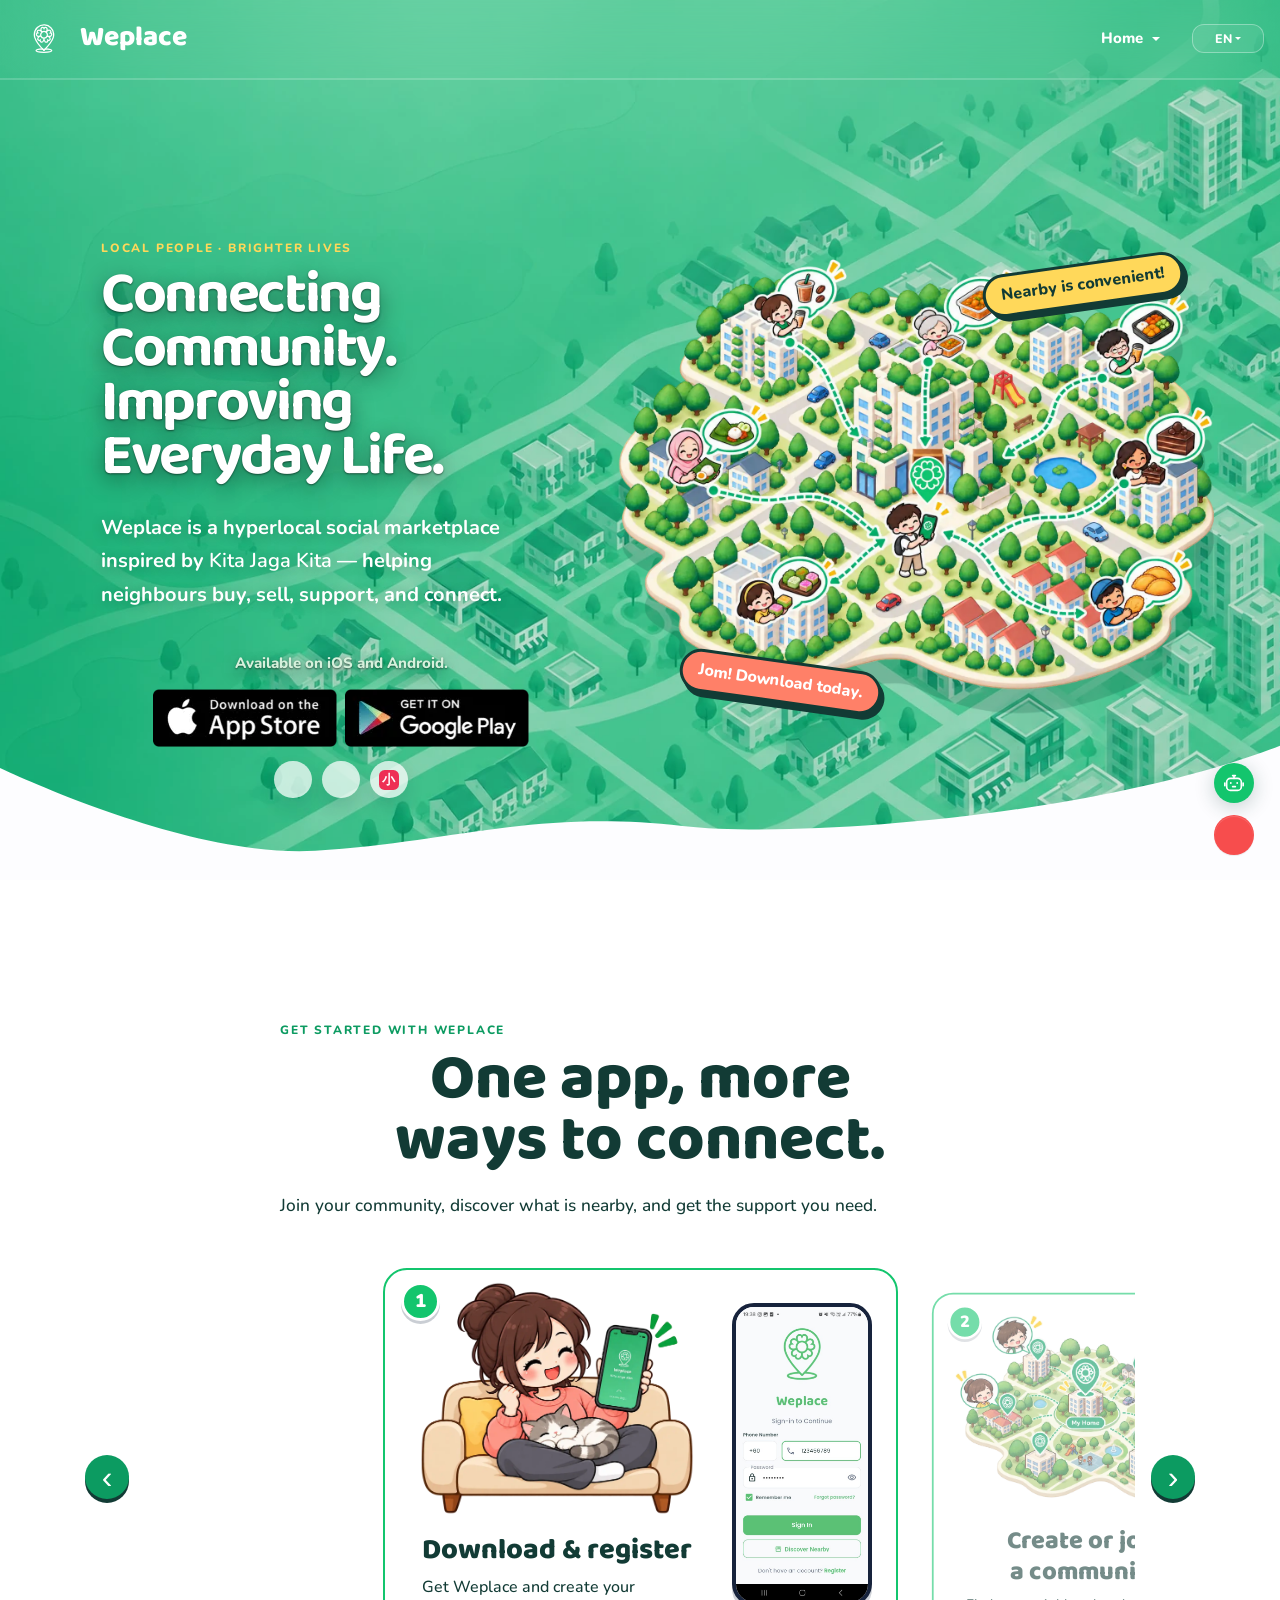
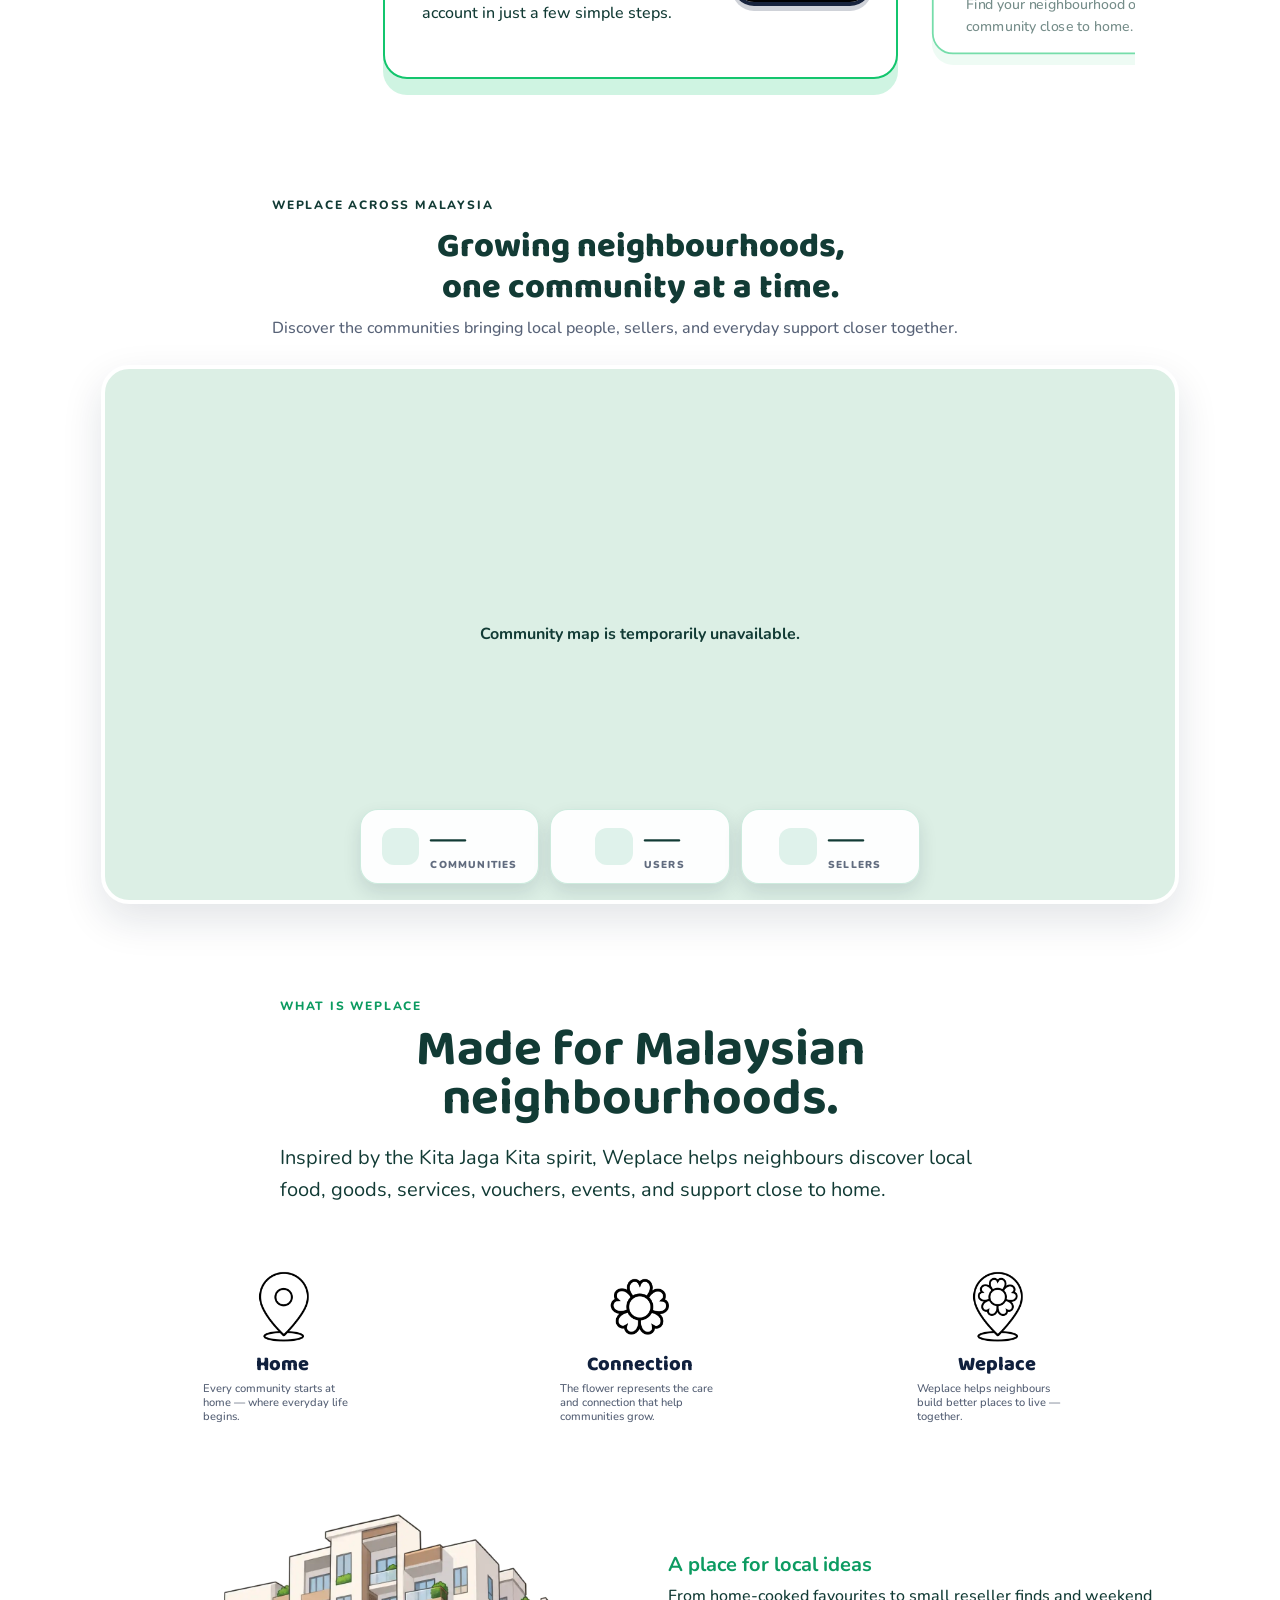
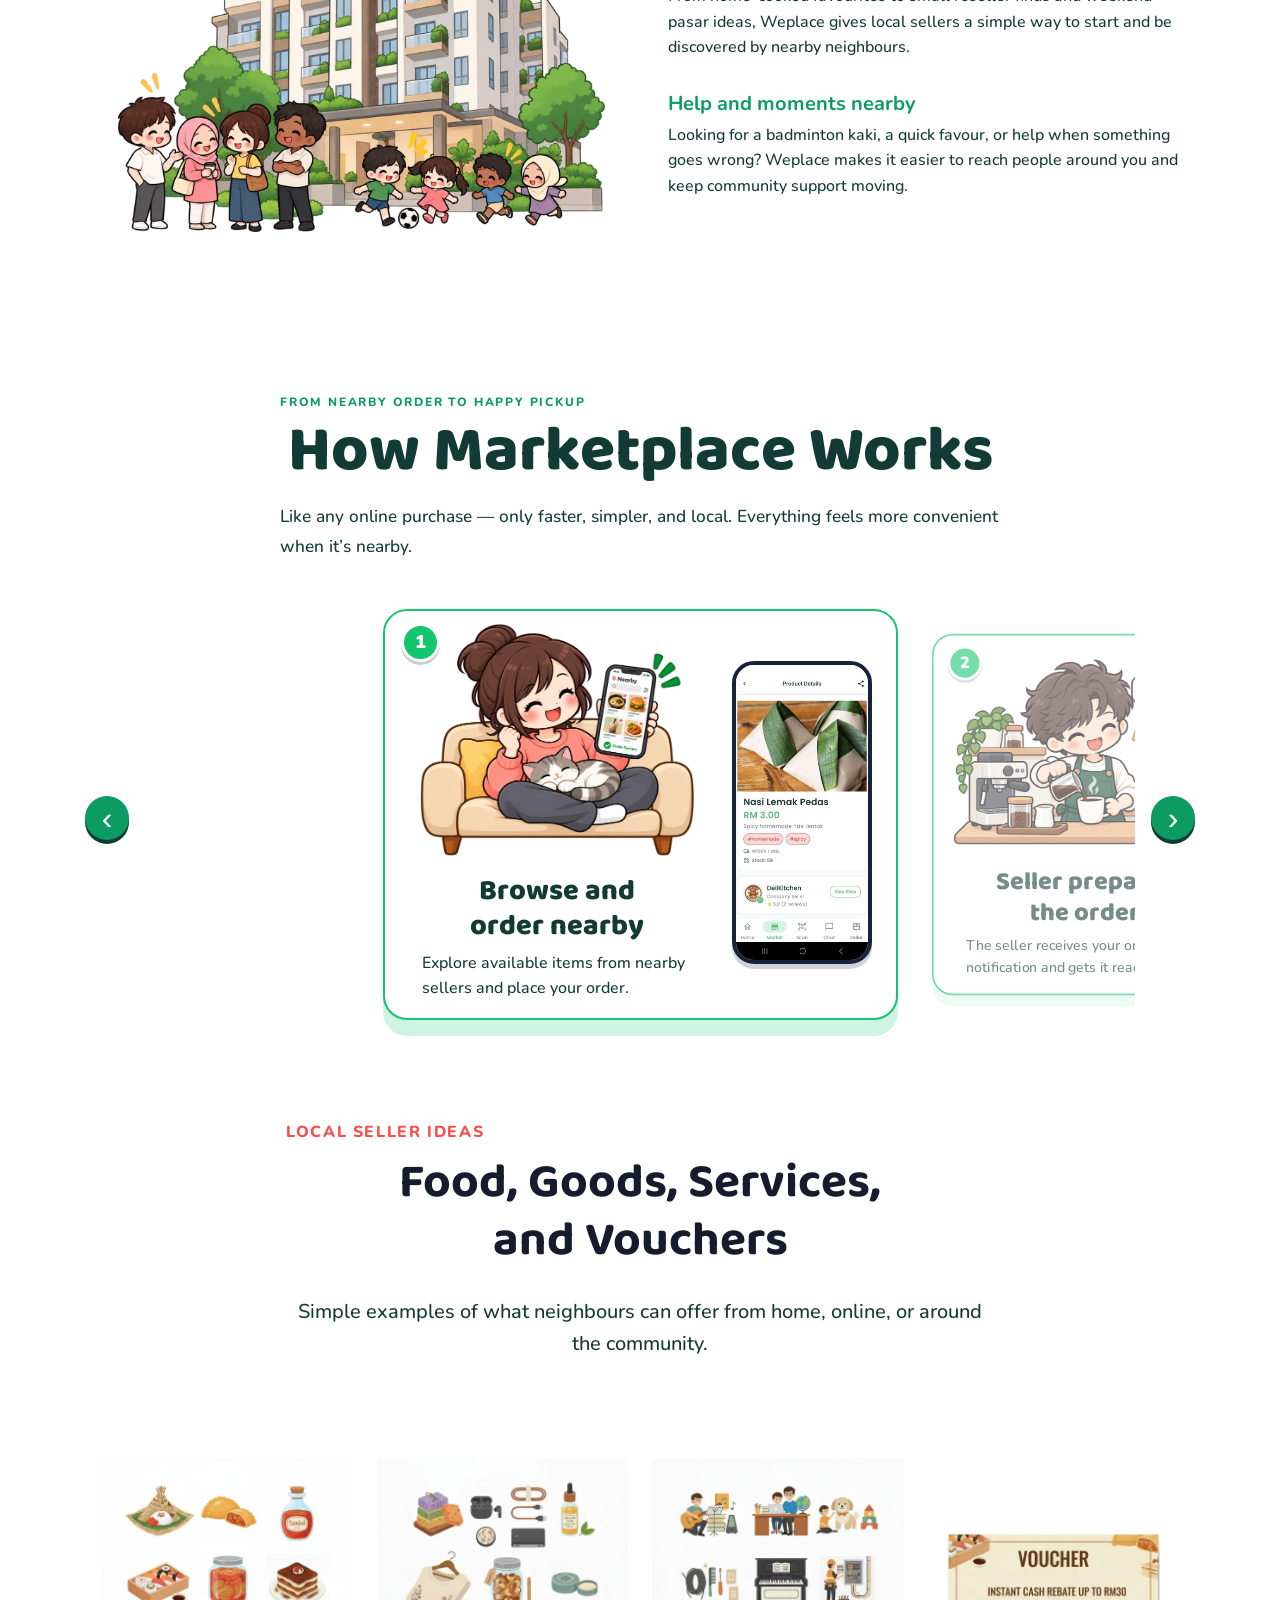
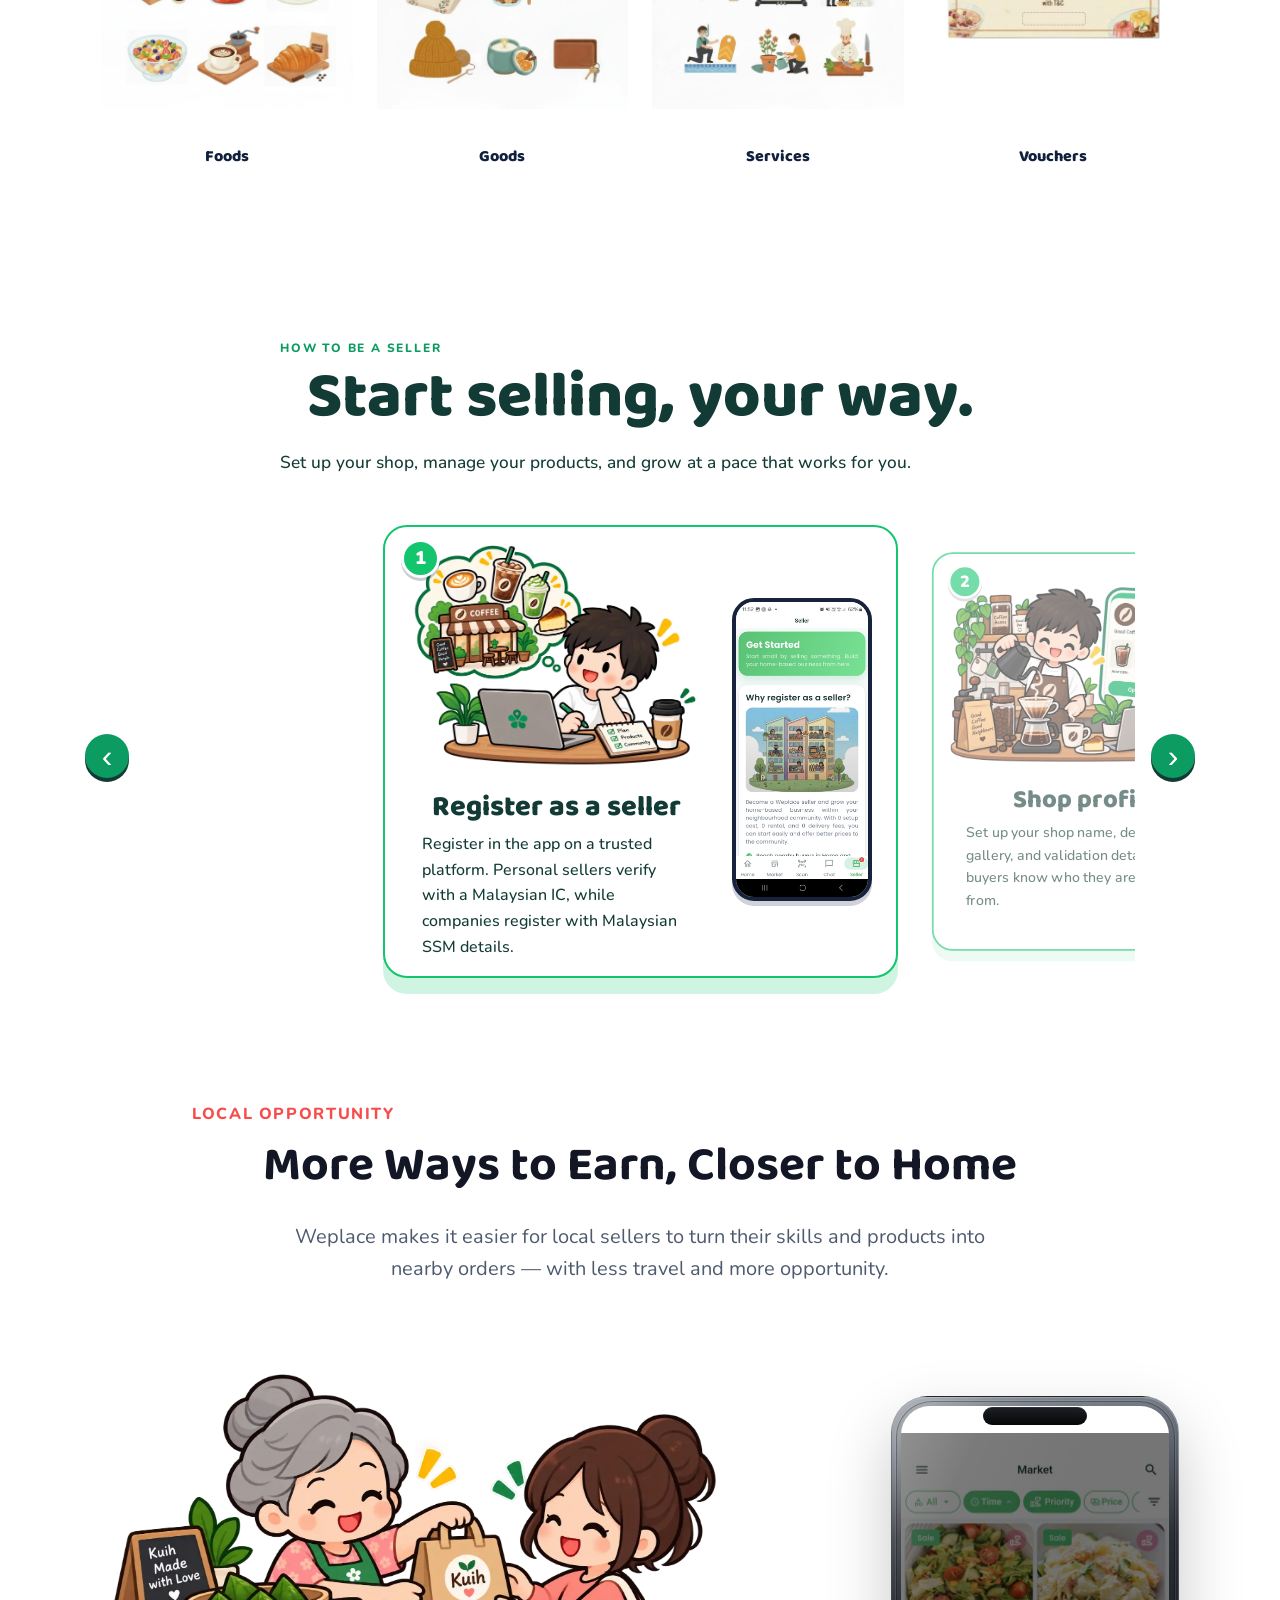
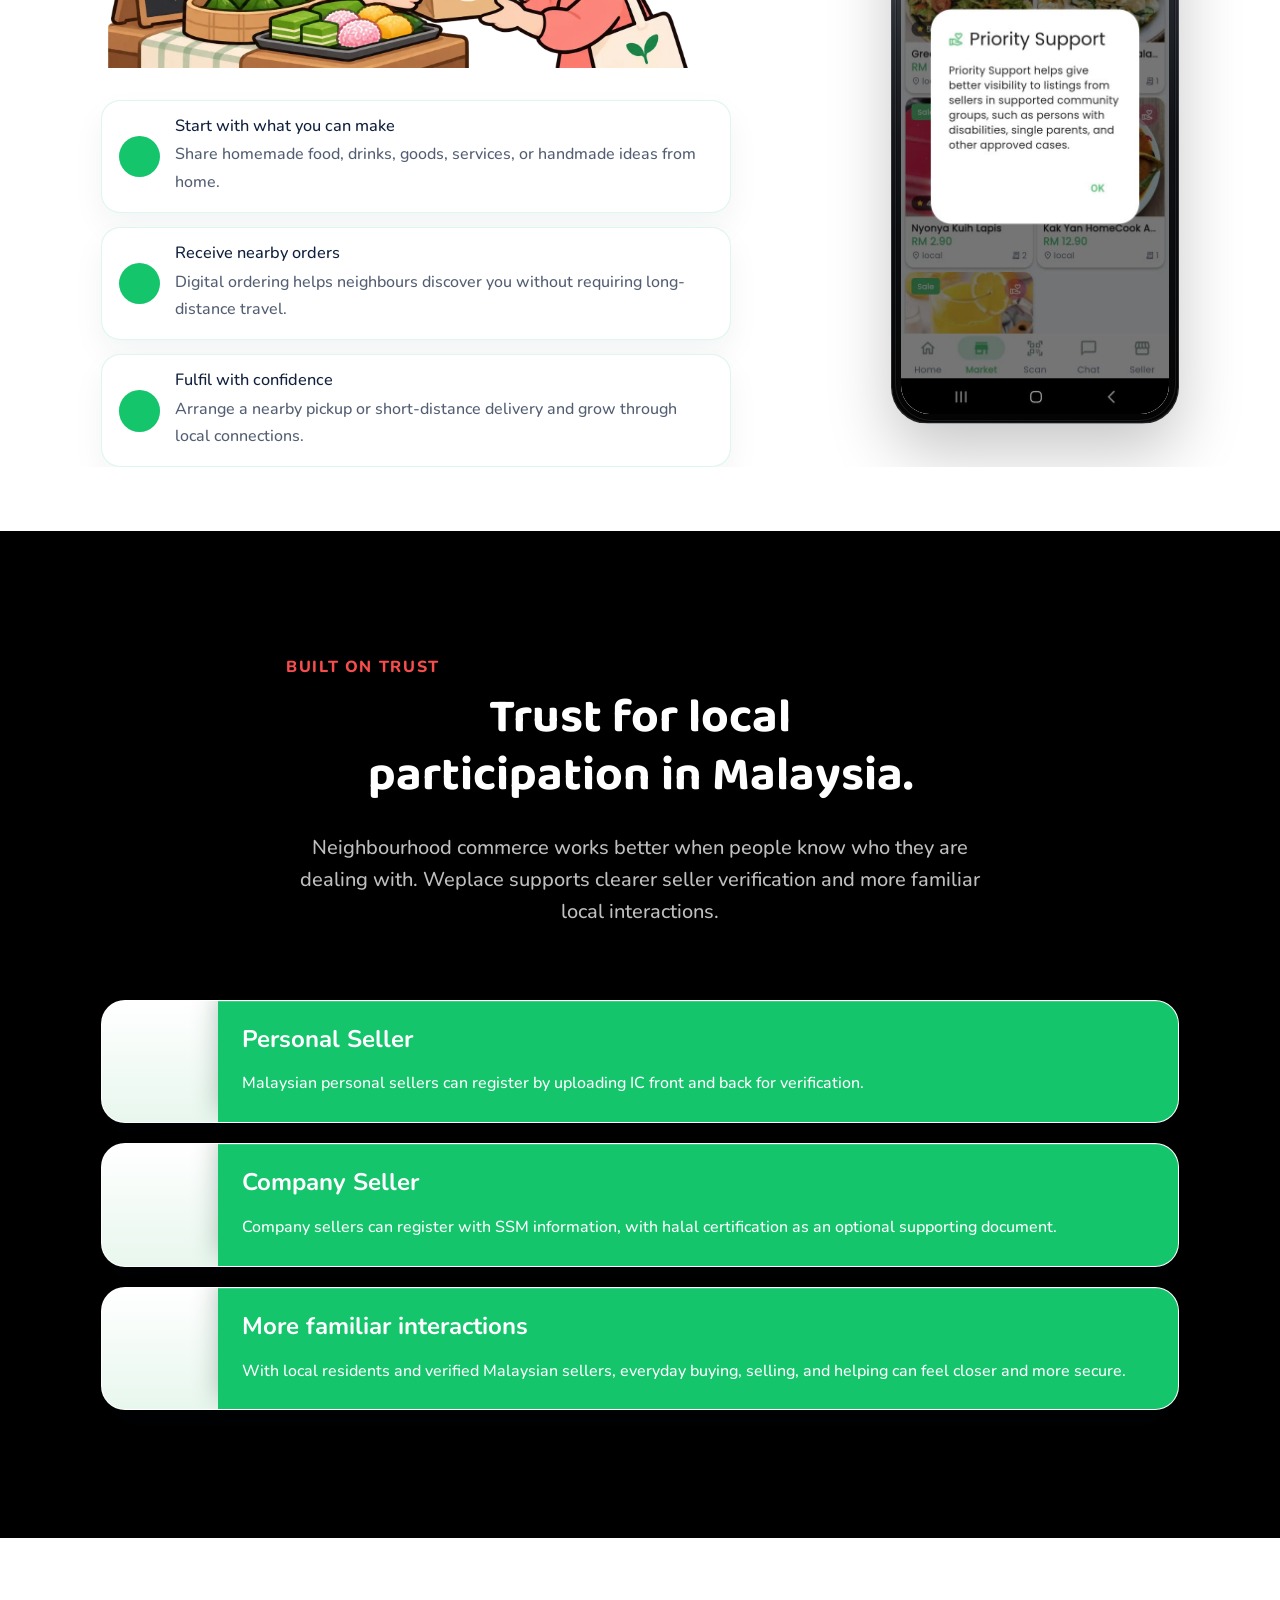
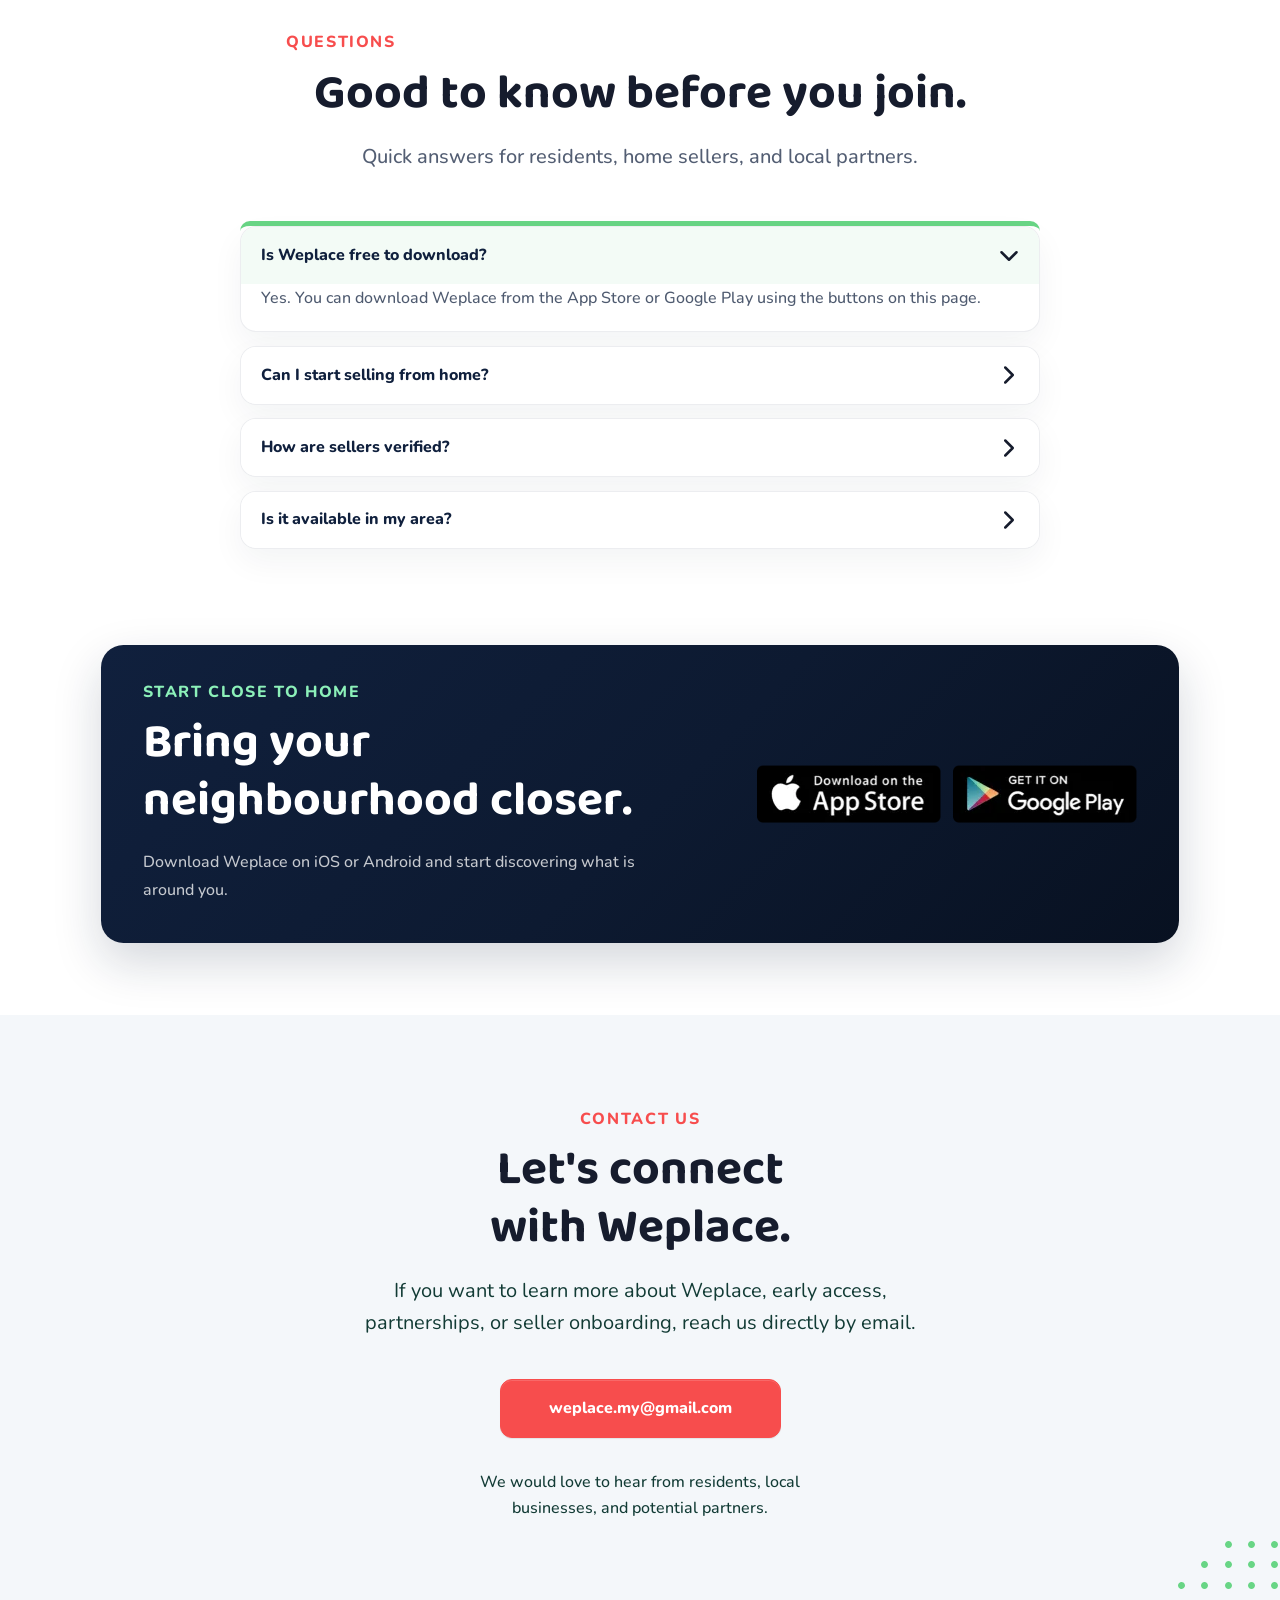
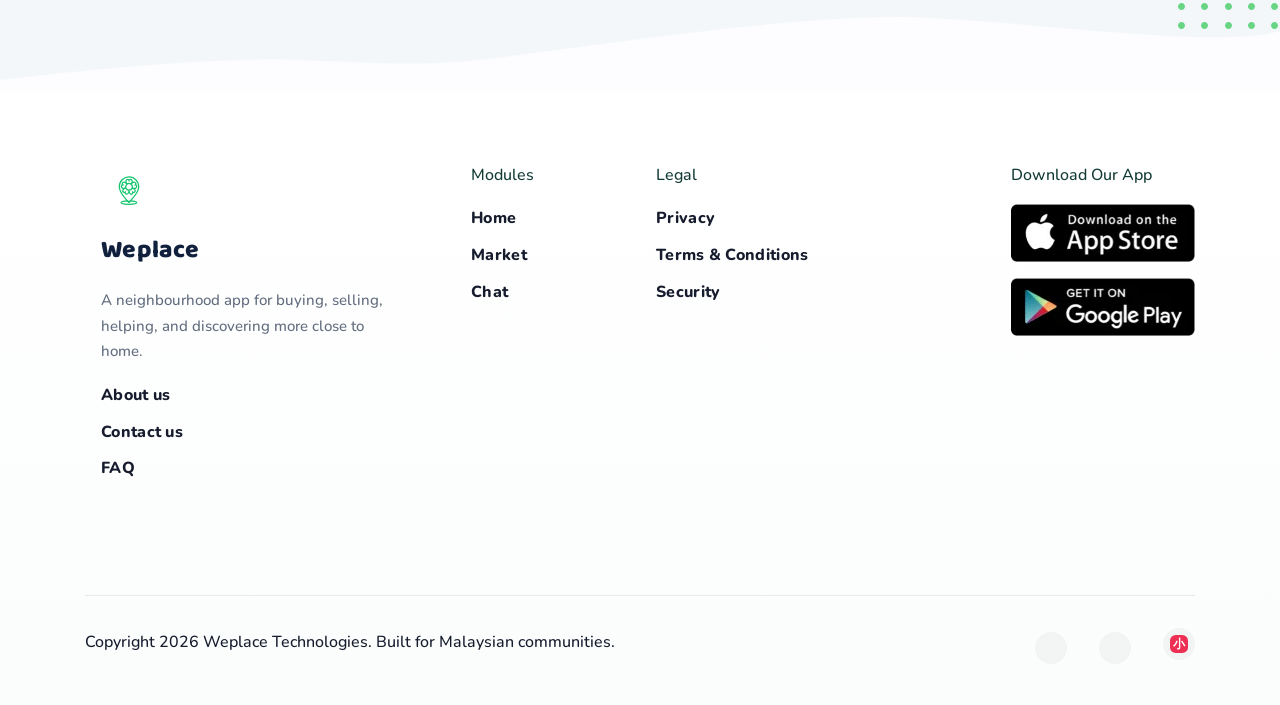
==== index.html @ 60d665a1 "update" ====
<!DOCTYPE html>
<html data-bs-theme="light" lang="en-MY" dir="ltr">

  <head>
    <meta charset="utf-8">
    <meta http-equiv="X-UA-Compatible" content="IE=edge">
    <meta name="viewport" content="width=device-width, initial-scale=1">

    <!-- ===============================================--><!--    Document Title--><!-- ===============================================-->
    <title>Weplace Malaysia | Hyperlocal Social Marketplace</title>
    <link rel="canonical" href="https://weplace.my/">

    <!-- ===============================================--><!--    Favicons--><!-- ===============================================-->
    <link rel="apple-touch-icon" sizes="180x180" href="assets/img/favicons/apple-touch-icon.png?v=20261021">
    <link rel="icon" href="assets/img/favicons/app_logo.png?v=20261021">
    <link rel="shortcut icon" href="assets/img/favicons/app_logo.png?v=20261021">
    <meta name="theme-color" content="#ffffff">
    <meta name="description" content="Weplace is a hyperlocal social marketplace helping Malaysian neighbours buy, sell, connect, join communities, and support one another locally.">
    <meta name="google-maps-api-key" content="AIzaSyDb6t0wKvzUEbULE03KP0Y5VTfA8tlpIos">

    <!-- ===============================================--><!--    Open Graph / Social Preview--><!-- ===============================================-->
    <meta property="og:type" content="website">
    <meta property="og:url" content="https://weplace.my/">
    <meta property="og:title" content="Weplace Malaysia | Hyperlocal Social Marketplace">
    <meta property="og:description" content="A hyperlocal social marketplace helping Malaysian neighbours buy, sell, connect, join communities, and support one another locally.">
    <meta property="og:image" content="https://weplace.my/assets/img/gallery/banner.webp">
    <meta property="og:image:width" content="1200">
    <meta property="og:image:height" content="630">
    <meta property="og:site_name" content="Weplace">

    <!-- ===============================================--><!--    Twitter Card--><!-- ===============================================-->
    <meta name="twitter:card" content="summary_large_image">
    <meta name="twitter:title" content="Weplace Malaysia | Hyperlocal Social Marketplace">
    <meta name="twitter:description" content="A hyperlocal social marketplace helping Malaysian neighbours buy, sell, connect, join communities, and support one another locally.">
    <meta name="twitter:image" content="https://weplace.my/assets/img/Hero/Community.jpg">
    <script type="application/ld+json">
    {
      "@context": "https://schema.org",
      "@graph": [
        {
          "@type": "Organization",
          "@id": "https://weplace.my/#organization",
          "name": "Weplace",
          "url": "https://weplace.my/",
          "logo": "https://weplace.my/assets/img/icons/logo_full.png",
          "sameAs": [
            "https://www.facebook.com/weplace.my",
            "https://www.instagram.com/weplacemy/"
          ]
        },
        {
          "@type": "WebSite",
          "@id": "https://weplace.my/#website",
          "url": "https://weplace.my/",
          "name": "Weplace Malaysia",
          "publisher": { "@id": "https://weplace.my/#organization" },
          "inLanguage": "en-MY"
        },
        {
          "@type": "MobileApplication",
          "name": "Weplace",
          "operatingSystem": "iOS, Android",
          "applicationCategory": "SocialNetworkingApplication",
          "url": "https://weplace.my/",
          "downloadUrl": [
            "https://apps.apple.com/my/app/weplace-my/id6768859795",
            "https://play.google.com/store/apps/details?id=my.weplace.app"
          ],
          "publisher": { "@id": "https://weplace.my/#organization" }
        }
      ]
    }
    </script>

    <!-- ===============================================--><!--    Stylesheets--><!-- ===============================================-->
    <link rel="stylesheet" href="vendors/swiper/swiper-bundle.min.css">
    <link rel="preconnect" href="https://fonts.googleapis.com">
    <link rel="preconnect" href="https://fonts.gstatic.com" crossorigin>
    <link href="https://fonts.googleapis.com/css2?family=Baloo+Bhaijaan+2:wght@600;700;800&family=Nunito:wght@400;500;600;700;800&display=swap" rel="stylesheet">
    <link href="assets/css/theme.min.css" rel="stylesheet" id="style-default">
    <link href="assets/css/user-rtl.min.css" rel="stylesheet" id="user-style-rtl">
    <link href="assets/css/user.css?v=20260527-4" rel="stylesheet" id="user-style-default">
    <link href="assets/css/chat.css?v=20261109-1" rel="stylesheet">
    <link rel="stylesheet" href="https://unicons.iconscout.com/release/v4.0.8/css/line.css">
  </head>

  <body>
    <!-- ===============================================--><!--    Main Content--><!-- ===============================================-->
    <main class="main" id="top">
      <div class="content">
        <nav class="navbar navbar-expand-md fixed-top" id="navbar" data-navbar-soft-on-scroll="data-navbar-soft-on-scroll">
          <div class="container-fluid px-0"><a href="/" class="navbar-brand d-flex align-items-center"><img src="assets/img/logos/logo.svg" alt="Weplace logo" class="d-inline-block" style="height: 70px; width: auto; " /><span class="brand-name d-none d-md-block">Weplace</span></a><button class="navbar-toggler border-0 pe-0" type="button" data-bs-toggle="collapse" data-bs-target="#navbar-content" aria-controls="#navbar-content" aria-expanded="false" aria-label="Toggle navigation"><span class="navbar-toggler-icon"></span></button>
            <div class="collapse navbar-collapse justify-content-md-end" id="navbar-content" data-navbar-collapse="data-navbar-collapse">
              <ul class="navbar-nav gap-md-2 gap-lg-3 pt-x1 pb-1 pt-md-0 pb-md-0" data-navbar-nav="data-navbar-nav">
                <li class="nav-item dropdown nav-home-dropdown">
                  <a class="nav-link lh-xl dropdown-toggle" href="#home" role="button" data-bs-toggle="dropdown" aria-expanded="false"><i class="uil uil-estate" aria-hidden="true"></i> <span data-i18n="nav.home">Home</span></a>
                  <ul class="dropdown-menu dropdown-menu-end nav-shortcut-menu">
                    <li><a class="dropdown-item" href="#home"><i class="uil uil-estate" aria-hidden="true"></i> <span data-i18n="nav.home">Home</span></a></li>
                    <li><a class="dropdown-item nav-shortcut-seller" href="#seller-journey"><i class="uil uil-store" aria-hidden="true"></i> <span data-i18n="nav.seller">Seller</span></a></li>
                    <li><a class="dropdown-item" href="#priority-support"><i class="uil uil-heart" aria-hidden="true"></i> <span data-i18n="nav.support">Support</span></a></li>
                    <li><a class="dropdown-item" href="#marketplace"><i class="uil uil-shopping-bag" aria-hidden="true"></i> <span data-i18n="nav.marketplace">Marketplace</span></a></li>
                    <li><a class="dropdown-item" href="#contact"><i class="uil uil-envelope" aria-hidden="true"></i> <span data-i18n="nav.contact">Contact</span></a></li>
                    <li><a class="dropdown-item" href="#about"><i class="uil uil-info-circle" aria-hidden="true"></i> <span data-i18n="nav.about">About us</span></a></li>
                  </ul>
                </li>
              </ul>
              <div class="dropdown language-switcher ms-md-3">
                <button class="btn btn-sm dropdown-toggle language-switcher__toggle" type="button" data-bs-toggle="dropdown" aria-expanded="false" data-language-current>EN</button>
                <ul class="dropdown-menu dropdown-menu-end language-switcher__menu">
                  <li><button class="dropdown-item active" type="button" data-language-option="en">EN</button></li>
                  <li><button class="dropdown-item" type="button" data-language-option="ms">BM</button></li>
                </ul>
              </div>
            </div>
          </div>
        </nav>
        <div data-bs-target="#navbar" data-bs-spy="scroll" tabindex="0">
          <section class="hero-section neighbourhood-hero overflow-hidden position-relative z-0 mb-4 mb-lg-0" id="home">
            <div class="hero-background">
              <div class="container">
                <div class="row gy-4 gy-md-8 pt-9 pt-lg-0">
                  <div class="col-12 col-lg-6 text-center text-lg-start hero-copy">
                    <p class="hero-kicker">LOCAL PEOPLE · BRIGHTER LIVES</p>
                    <h1 class="fs-2 fs-lg-1 text-white fw-bold mb-2 mb-lg-x1 lh-base mt-3 mt-lg-0" data-i18n="hero.title">Connecting Community. Improving Everyday Life.</h1>
                    <p class="fs-8 text-dark mb-3 mb-lg-4 lh-lg hero-body-copy" data-i18n-html="hero.body">Weplace is a hyperlocal social marketplace inspired by <strong>Kita Jaga Kita</strong> — helping neighbours buy, sell, support, and connect.</p>
                    <p class="hero-download-copy" data-i18n="hero.download">Available on iOS and Android.</p>
                    <div class="store-badge-group hero-download-actions"><a class="store-badge-link" href="https://apps.apple.com/my/app/weplace-my/id6768859795" target="_blank" rel="noopener noreferrer" aria-label="Download Weplace on the App Store"> <img class="img-fluid" src="assets/img/logos/App_Store.webp" alt="Download on the App Store" /></a><a class="store-badge-link" href="https://play.google.com/store/apps/details?id=my.weplace.app" target="_blank" rel="noopener noreferrer" aria-label="Get Weplace on Google Play"> <img class="img-fluid" src="assets/img/logos/Play_Store.webp" alt="Download on Google Play" /></a></div>
                    <div class="hero-social-links" aria-label="Weplace social media"><a class="hero-social-link social-facebook" href="https://www.facebook.com/weplace.my" target="_blank" rel="noopener noreferrer" aria-label="Weplace on Facebook"><span class="uil uil-facebook-f"></span></a><a class="hero-social-link social-instagram" href="https://www.instagram.com/weplacemy/" target="_blank" rel="noopener noreferrer" aria-label="Weplace on Instagram"><span class="uil uil-instagram"></span></a><a class="hero-social-link" href="http://xhslink.com/m/1DI3xcjVUHd" target="_blank" rel="noopener noreferrer" aria-label="Weplace on Xiaohongshu"><span class="xhs-mark" aria-hidden="true">小</span></a></div>
                  </div>
                  <div class="col-12 col-lg-6 position-lg-relative hero-visual neighbourhood-hero-art">
                    <img src="assets/img/redesign/concept_nearby.webp" alt="Neighbours discovering local coffee around their neighbourhood" class="img-fluid neighbourhood-map-art" />
                    <span class="hero-sticker hero-sticker-one">Nearby is convenient!</span>
                    <span class="hero-sticker hero-sticker-two">Jom! Download today.</span>
                  </div>
                </div>
              </div>
            </div>
            <div class="position-absolute bottom-0 start-0 end-0 z-1"><img class="wave mb-md-n2" src="assets/img/illustrations/Wave.svg" alt="" />
              <div class="bg-white py-2 py-md-5"></div>
            </div>
          </section>
          <section class="container mb-8 mb-lg-13 marketplace-journey-section app-journey-section" id="getting-started">
            <div class="marketplace-journey-heading text-center">
                <p class="section-kicker" data-i18n="gettingStarted.eyebrow">GET STARTED WITH WEPLACE</p>
                <h2 data-i18n="gettingStarted.title">One app, more ways to connect.</h2>
              <p data-i18n="gettingStarted.subtitle">Join your community, discover what is nearby, and get the support you need.</p>
            </div>
            <div class="marketplace-carousel" data-marketplace-carousel>
              <button class="marketplace-carousel-control marketplace-carousel-prev" type="button" aria-label="Previous getting started step" data-marketplace-prev>&lsaquo;</button>
              <div class="marketplace-steps" data-marketplace-track tabindex="0">
                <article class="marketplace-step"><div class="marketplace-step-layout"><div class="marketplace-step-copy"><img src="assets/img/redesign/onboarding-1.webp" alt="Download and register for Weplace" /><h3 data-i18n="gettingStarted.steps.0.title">Download &amp; register</h3><p data-i18n="gettingStarted.steps.0.text">Get Weplace and create your account in just a few simple steps.</p></div><img class="marketplace-step-phone" src="assets/img/gallery/hero-1.jpg" alt="Weplace registration screen" /></div></article>
                <article class="marketplace-step"><div class="marketplace-step-layout"><div class="marketplace-step-copy"><img src="assets/img/redesign/onboarding-2.webp" alt="Create or join a Weplace community" /><h3 data-i18n="gettingStarted.steps.1.title">Create or join a community</h3><p data-i18n="gettingStarted.steps.1.text">Find your neighbourhood or start a community close to home.</p></div><img class="marketplace-step-phone" src="assets/img/gallery/hero-2.jpg" alt="Weplace community screen" /></div></article>
                <article class="marketplace-step"><div class="marketplace-step-layout"><div class="marketplace-step-copy"><img src="assets/img/redesign/onboarding-3.webp" alt="Connect with neighbours on Weplace" /><h3 data-i18n="gettingStarted.steps.2.title">Social</h3><p data-i18n="gettingStarted.steps.2.text">Share updates, discover local conversations, and stay connected with neighbours.</p></div><img class="marketplace-step-phone" src="assets/img/gallery/hero-3.jpg" alt="Weplace social screen" /></div></article>
                <article class="marketplace-step"><div class="marketplace-step-layout"><div class="marketplace-step-copy"><img src="assets/img/redesign/onboarding-4.webp" alt="Browse the Weplace marketplace" /><h3>Marketplace</h3><p>Buy, sell, and discover everyday essentials from people in your local or nearby communities.</p></div><img class="marketplace-step-phone" src="assets/img/gallery/hero-4.jpg" alt="Weplace marketplace screen" /></div></article>
                <article class="marketplace-step"><div class="marketplace-step-layout"><div class="marketplace-step-copy"><img src="assets/img/redesign/onboarding-5.webp" alt="Join an event in your community" /><h3>Held events</h3><p>Discover local activities and join moments happening around you.</p></div><img class="marketplace-step-phone" src="assets/img/gallery/hero-5.jpg" alt="Weplace events screen" /></div></article>
                <article class="marketplace-step"><div class="marketplace-step-layout"><div class="marketplace-step-copy"><img src="assets/img/redesign/onboarding-6.webp" alt="Request help from the local community" /><h3>Request help</h3><p>Ask for nearby support when you need an extra hand.</p></div><img class="marketplace-step-phone" src="assets/img/gallery/hero-6.jpg" alt="Weplace help request screen" /></div></article>
              </div>
              <button class="marketplace-carousel-control marketplace-carousel-next" type="button" aria-label="Next getting started step" data-marketplace-next>&rsaquo;</button>
            </div>
          </section>
          <section class="community-map-section mb-8 mb-lg-13" id="community-map">
            <div class="container">
              <div class="community-map-heading text-center">
                <p class="section-kicker" data-i18n="map.eyebrow">WEPLACE ACROSS MALAYSIA</p>
                <h2 data-i18n="map.title">Growing neighbourhoods, one community at a time.</h2>
                <p data-i18n="map.subtitle">Discover the communities bringing local people, sellers, and everyday support closer together.</p>
              </div>
              <div class="community-map-shell">
                <div id="community-map-canvas" class="community-map-canvas" role="img" aria-label="Weplace communities across Malaysia"></div>
                <div id="community-map-status" class="community-map-status">Loading communities…</div>
                <div class="community-map-stats" aria-label="Weplace community statistics">
                  <div class="community-map-stat"><span class="community-map-stat-icon uil uil-map-marker" aria-hidden="true"></span><div><strong id="community-count">—</strong><span class="community-map-stat-label" data-i18n="map.communities">Communities</span></div></div>
                  <div class="community-map-stat"><span class="community-map-stat-icon uil uil-users-alt" aria-hidden="true"></span><div><strong id="user-count">—</strong><span class="community-map-stat-label" data-i18n="map.users">Users</span></div></div>
                  <div class="community-map-stat"><span class="community-map-stat-icon uil uil-store" aria-hidden="true"></span><div><strong id="seller-count">—</strong><span class="community-map-stat-label" data-i18n="map.sellers">Sellers</span></div></div>
                </div>
              </div>
            </div>
          </section>
          <section class="container mb-8 mb-lg-13 neighbourhood-intro" id="about">
            <div class="neighbourhood-intro-heading text-center">
              <p class="section-kicker">WHAT IS WEPLACE</p>
              <h2 class="fw-bold mb-2 lh-sm" data-i18n="about.title">What Is Weplace?</h2>
              <p class="fs-8 mb-4 mb-lg-5 lh-lg fw-normal" data-i18n="about.subtitle">From home-cooked favourites to a nearby coffee pickup, Weplace makes it easier to discover, support, and connect with the people around you.</p>
            </div>
            <div class="proof-strip proof-strip-local mb-4 mb-lg-6">
              <div class="row g-1">
                <div class="col-12 col-md-4"><div class="logo-explain text-center"><div class="logo-explain-media"><img class="logo-explain-image logo-explain-image-home" src="assets/img/icons/logo_geo.png" alt="Weplace home icon" /></div><h3 class="logo-explain-title" data-i18n="logo.home.title">Home</h3><p class="logo-explain-text mb-0" data-i18n="logo.home.text">Every community starts at home — where everyday life begins.</p></div></div>
                <div class="col-12 col-md-4"><div class="logo-explain text-center"><div class="logo-explain-media"><img class="logo-explain-image logo-explain-image-flower" src="assets/img/icons/logo_flower.png" alt="Weplace connection icon" /></div><h3 class="logo-explain-title" data-i18n="logo.connection.title">Connection</h3><p class="logo-explain-text mb-0" data-i18n="logo.connection.text">The flower represents the care and connection that help communities grow.</p></div></div>
                <div class="col-12 col-md-4"><div class="logo-explain text-center"><div class="logo-explain-media"><img class="logo-explain-image logo-explain-image-full" src="assets/img/icons/logo_full.png" alt="Full Weplace logo" /></div><h3 class="logo-explain-title" data-i18n="logo.weplace.title">Weplace</h3><p class="logo-explain-text mb-0" data-i18n="logo.weplace.text">Weplace helps neighbours build better places to live — together.</p></div></div>
              </div>
            </div>
            <div class="row align-items-center g-4 g-lg-6">
              <div class="col-12 col-lg-6"><img class="img-fluid neighbourhood-building-art" src="assets/img/redesign/concept_local.webp" alt="A Malaysian apartment neighbourhood connected through Weplace" /></div>
              <div class="col-12 col-lg-6">
                <div class="neighbourhood-intro-copy">
                  <div class="mb-3"><h5 class="fs-8 fw-bold lh-base mb-1" data-i18n="about.market.title">A place for local ideas</h5><p class="mb-0 lh-lg" data-i18n="about.market.text">From home-cooked favourites to small reseller finds and weekend pasar ideas, Weplace gives local sellers a simple way to start and be discovered by nearby neighbours.</p></div>
                  <div><h5 class="fs-8 fw-bold lh-base mb-1" data-i18n="about.events.title">Help and moments nearby</h5><p class="lh-lg mb-0" data-i18n="about.events.text">Looking for a badminton kaki, a quick favour, or help when something goes wrong? Weplace makes it easier to reach people around you and keep community support moving.</p></div>
                </div>
              </div>
            </div>
          </section>
          <section class="container mb-8 mb-lg-13 marketplace-journey-section" id="marketplace">
            <div class="marketplace-journey-heading text-center">
              <p class="section-kicker" data-i18n="marketplace.eyebrow">FROM NEARBY ORDER TO HAPPY PICKUP</p>
              <h2 data-i18n="marketplace.title">How Marketplace Works</h2>
              <p data-i18n="marketplace.subtitle">Like any online purchase — only faster, simpler, and local. Everything feels more convenient when it’s nearby.</p>
            </div>
            <div class="marketplace-carousel" data-marketplace-carousel>
              <button class="marketplace-carousel-control marketplace-carousel-prev" type="button" aria-label="Previous marketplace step" data-marketplace-prev>&lsaquo;</button>
              <div class="marketplace-steps" data-marketplace-track tabindex="0">
              <article class="marketplace-step"><div class="marketplace-step-layout"><div class="marketplace-step-copy"><img src="assets/img/redesign/order-step-1.webp" alt="A buyer browses and orders items from a nearby seller" /><h3>Browse and order nearby</h3><p>Explore available items from nearby sellers and place your order.</p></div><img class="marketplace-step-phone" src="assets/img/gallery/seller-1.jpg" alt="Weplace seller app screen" /></div></article>
              <article class="marketplace-step"><div class="marketplace-step-layout"><div class="marketplace-step-copy"><img src="assets/img/redesign/order-step-2.webp" alt="A seller receives a notification and prepares the order" /><h3>Seller prepares the order</h3><p>The seller receives your order notification and gets it ready.</p></div><img class="marketplace-step-phone" src="assets/img/gallery/seller-2.jpg" alt="Weplace seller app screen" /></div></article>
              <article class="marketplace-step"><div class="marketplace-step-layout"><div class="marketplace-step-copy"><img src="assets/img/redesign/order-step-3.webp" alt="A seller delivers the order and updates the buyer" /><h3>Order updates and delivery</h3><p>The seller delivers your order and keeps you updated along the way.</p></div><img class="marketplace-step-phone" src="assets/img/gallery/seller-3.jpg" alt="Weplace seller app screen" /></div></article>
              <article class="marketplace-step"><div class="marketplace-step-layout"><div class="marketplace-step-copy"><img src="assets/img/redesign/order-step-4.webp" alt="A buyer goes to the lobby to collect an order" /><h3>Meet at the lobby</h3><p>Head to the lobby at the agreed time to collect your order.</p></div><img class="marketplace-step-phone" src="assets/img/gallery/seller-4.jpg" alt="Weplace seller app screen" /></div></article>
              <article class="marketplace-step"><div class="marketplace-step-layout"><div class="marketplace-step-copy"><img src="assets/img/redesign/order-step-5.webp" alt="A buyer meets the seller and completes payment" /><h3>Meet and complete payment</h3><p>Meet your seller, receive your order, and complete the payment.</p></div><img class="marketplace-step-phone" src="assets/img/gallery/seller-5.jpg" alt="Weplace seller app screen" /></div></article>
              </div>
              <button class="marketplace-carousel-control marketplace-carousel-next" type="button" aria-label="Next marketplace step" data-marketplace-next>&rsaquo;</button>
            </div>
          </section>
          <section class="container mb-8 mb-lg-10">
            <div class="row justify-content-center">
              <div class="col-md-9 col-lg-8 text-center">
                <p class="text-primary fw-semibold text-uppercase ls-2 mb-2" data-i18n="sellerIdeas.eyebrow">Local seller ideas</p>
                <h3 class="fs-4 fs-lg-3 fw-bold mb-2 mb-lg-x1 lh-sm" data-i18n="sellerIdeas.title">Food, Goods, Services, and Vouchers</h3>
                <p class="fs-8 mb-7 mb-lg-8 text-center lh-lg" data-i18n="sellerIdeas.subtitle">Simple examples of what neighbours can offer from home, online, or around the community.</p>
              </div>
              <div class="col-12">
                <div class="seller-ideas-grid seller-ideas-grid-section">
                  <article class="seller-idea-tile seller-idea-tile-section">
                    <img src="assets/img/gallery/foods-1.jpeg" alt="Food selling idea" />
                    <span>Foods</span>
                  </article>
                  <article class="seller-idea-tile seller-idea-tile-section">
                    <img src="assets/img/gallery/goods-1.jpeg" alt="Goods selling idea" />
                    <span>Goods</span>
                  </article>
                  <article class="seller-idea-tile seller-idea-tile-section">
                    <img src="assets/img/gallery/services-1.jpeg" alt="Service selling idea" />
                    <span>Services</span>
                  </article>
                  <article class="seller-idea-tile seller-idea-tile-section">
                    <img src="assets/img/gallery/vouchers-1.jpeg" alt="Voucher selling idea" />
                    <span>Vouchers</span>
                  </article>
                </div>
              </div>
            </div>
          </section>
          <section class="container mb-8 mb-lg-13 marketplace-journey-section seller-journey-section" id="seller-journey">
            <div class="marketplace-journey-heading text-center">
              <p class="section-kicker" data-i18n="sellerJourney.eyebrow">HOW TO BE A SELLER</p>
              <h2 data-i18n="sellerJourney.title">Start selling, your way.</h2>
              <p data-i18n="sellerJourney.subtitle">Set up your shop, manage your products, and grow at a pace that works for you.</p>
            </div>
            <div class="marketplace-carousel" data-marketplace-carousel>
              <button class="marketplace-carousel-control marketplace-carousel-prev" type="button" aria-label="Previous seller step" data-marketplace-prev>&lsaquo;</button>
              <div class="marketplace-steps" data-marketplace-track tabindex="0">
                <article class="marketplace-step"><div class="marketplace-step-layout"><div class="marketplace-step-copy"><img src="assets/img/redesign/selling-1.webp" alt="Register as a Weplace seller" /><h3>Register as a seller</h3><p>Register in the app on a trusted platform. Personal sellers verify with a Malaysian IC, while companies register with Malaysian SSM details.</p></div><img class="marketplace-step-phone" src="assets/img/gallery/selling-1.jpg" alt="Seller registration screen" /></div></article>
                <article class="marketplace-step"><div class="marketplace-step-layout"><div class="marketplace-step-copy"><img src="assets/img/redesign/selling-2.webp" alt="Create a Weplace shop profile" /><h3>Shop profile</h3><p>Set up your shop name, description, gallery, and validation details so buyers know who they are buying from.</p></div><img class="marketplace-step-phone" src="assets/img/gallery/selling-2.jpg" alt="Shop profile screen" /></div></article>
                <article class="marketplace-step"><div class="marketplace-step-layout"><div class="marketplace-step-copy"><img src="assets/img/redesign/selling-3.webp" alt="Manage products on Weplace" /><h3>Manage products</h3><p>Add and update products, prices, availability, and photos from one place.</p></div><img class="marketplace-step-phone" src="assets/img/gallery/selling-3.jpg" alt="Product management screen" /></div></article>
                <article class="marketplace-step"><div class="marketplace-step-layout"><div class="marketplace-step-copy"><img src="assets/img/redesign/selling-4.webp" alt="Manage selling options on Weplace" /><h3>Manage selling</h3><p>Set payment, delivery or pickup, selling area, options, and business hours. Sell when and how it works for you.</p></div><img class="marketplace-step-phone" src="assets/img/gallery/selling-4.jpg" alt="Selling settings screen" /></div></article>
                <article class="marketplace-step"><div class="marketplace-step-layout"><div class="marketplace-step-copy"><img src="assets/img/redesign/selling-5.webp" alt="Manage orders on Weplace" /><h3>Manage orders</h3><p>Track orders from preparing to delivering and completing, with clear updates at every step.</p></div><img class="marketplace-step-phone" src="assets/img/gallery/selling-5.jpg" alt="Order management screen" /></div></article>
              </div>
              <button class="marketplace-carousel-control marketplace-carousel-next" type="button" aria-label="Next seller step" data-marketplace-next>&rsaquo;</button>
            </div>
          </section>
          <section class="priority-support-section mb-8 mb-lg-13" id="priority-support">
            <div class="container">
              <div class="priority-support-header text-center">
                <p class="text-primary fw-semibold text-uppercase ls-2 mb-2" data-i18n="priority.eyebrow">LOCAL OPPORTUNITY</p>
                <h3 class="fs-4 fs-lg-3 fw-bold mb-2 mb-lg-x1 lh-sm" data-i18n="priority.title">More Ways to Earn, Closer to Home</h3>
                <p class="fs-8 mb-0 lh-lg fw-normal priority-support-copy" data-i18n="priority.subtitle">Weplace makes it easier for local sellers to turn their skills and products into nearby orders — with less travel and more opportunity.</p>
              </div>
              <div class="priority-support-layout">
                <div class="priority-support-content">
                  <img
                    class="img-fluid w-100 mb-3"
                    src="assets/img/gallery/priority-1.webp"
                    alt="Priority Support preview"
                  />
                  <div class="priority-support-steps">
                    <article class="seller-plan-step priority-support-step">
                      <span class="seller-plan-step-number"><i class="uil uil-coffee" aria-hidden="true"></i></span>
                      <div>
                        <h5 data-i18n="priority.cards.0.title">Start with what you can make</h5>
                        <p data-i18n="priority.cards.0.text">Share homemade food, drinks, goods, services, or handmade ideas from home.</p>
                      </div>
                    </article>
                    <article class="seller-plan-step priority-support-step">
                      <span class="seller-plan-step-number"><i class="uil uil-home" aria-hidden="true"></i></span>
                      <div>
                        <h5 data-i18n="priority.cards.1.title">Receive nearby orders</h5>
                        <p data-i18n="priority.cards.1.text">Digital ordering helps neighbours discover you without requiring long-distance travel.</p>
                      </div>
                    </article>
                    <article class="seller-plan-step priority-support-step">
                      <span class="seller-plan-step-number"><i class="uil uil-users-alt" aria-hidden="true"></i></span>
                      <div>
                        <h5 data-i18n="priority.cards.2.title">Fulfil with confidence</h5>
                        <p data-i18n="priority.cards.2.text">Arrange a nearby pickup or short-distance delivery and grow through local connections.</p>
                      </div>
                    </article>
                  </div>
                </div>
                <div class="priority-support-visual">
                  <div class="priority-phone-stage">
                    <div class="app-showcase-wrap mx-auto">
                      <div class="app-showcase-glow"></div>
                      <div class="phone-shell priority-phone-shell">
                        <div class="phone-notch"></div>
                        <div class="phone-screen priority-phone-screen">
                          <img class="priority-phone-image" src="assets/img/gallery/priority-2.jpg" alt="Priority Support preview" />
                        </div>
                      </div>
                    </div>
                  </div>
                </div>
              </div>
            </div>
          </section>
          <section class="trust-section bg-1100" id="pricing">
            <div class="container py-8 py-md-10 py-lg-11">
              <div class="row justify-content-center">
                <div class="col-md-9 col-lg-8 text-center">
                  <p class="text-primary fw-semibold text-uppercase ls-2 mb-2" data-i18n="trust.eyebrow">Built on Trust</p>
                  <h3 class="fs-4 fs-lg-3 fw-bold mb-2 mb-lg-x1 lh-sm text-white" data-i18n="trust.title">Trust for local participation in Malaysia.</h3>
                  <p class="fs-8 mb-7 mb-lg-8 text-center lh-lg text-white text-opacity-75" data-i18n="trust.subtitle">Neighbourhood commerce works better when people know who they are dealing with. Weplace supports clearer seller verification and more familiar local interactions.</p>
                </div>
                <div class="col-12">
                  <div class="trust-stack">
                    <div class="trust-stack-item">
                      <article class="value-card trust-card w-100">
                        <div class="value-icon trust-icon">
                          <span class="uil uil-users-alt"></span>
                        </div>
                        <div class="value-card-content">
                          <h5 class="fs-7 fw-bold mb-2 text-white" data-i18n="trust.cards.0.title">Personal Seller</h5>
                          <p class="lh-xl mb-0 text-white text-opacity-85" data-i18n="trust.cards.0.text">Malaysian personal sellers can register by uploading IC front and back for verification.</p>
                        </div>
                      </article>
                    </div>
                    <div class="trust-stack-item">
                      <article class="value-card trust-card w-100">
                        <div class="value-icon trust-icon">
                          <span class="uil uil-shield-check"></span>
                        </div>
                        <div class="value-card-content">
                          <h5 class="fs-7 fw-bold mb-2 text-white" data-i18n="trust.cards.1.title">Company Seller</h5>
                          <p class="lh-xl mb-0 text-white text-opacity-85" data-i18n="trust.cards.1.text">Company sellers can register with SSM information, with halal certification as an optional supporting document.</p>
                        </div>
                      </article>
                    </div>
                    <div class="trust-stack-item">
                      <article class="value-card trust-card w-100">
                        <div class="value-icon trust-icon">
                          <span class="uil uil-lock-alt"></span>
                        </div>
                        <div class="value-card-content">
                          <h5 class="fs-7 fw-bold mb-2 text-white" data-i18n="trust.cards.2.title">More familiar interactions</h5>
                          <p class="lh-xl mb-0 text-white text-opacity-85" data-i18n="trust.cards.2.text">With local residents and verified Malaysian sellers, everyday buying, selling, and helping can feel closer and more secure.</p>
                        </div>
                      </article>
                    </div>
                  </div>
                </div>
              </div>
            </div>
          </section>
          <section class="faq-section" id="faq">
            <div class="container py-8 py-lg-9">
              <div class="row justify-content-center">
                <div class="col-lg-8 text-center">
                  <p class="text-primary fw-semibold text-uppercase ls-2 mb-2" data-i18n="faq.eyebrow">Questions</p>
                  <h2 class="fs-4 fs-lg-3 fw-bold mb-2 lh-sm" data-i18n="faq.title">Good to know before you join.</h2>
                  <p class="fs-8 mb-5 lh-lg faq-intro" data-i18n="faq.subtitle">Quick answers for residents, home sellers, and local partners.</p>
                </div>
              </div>
              <div class="row justify-content-center">
                <div class="col-lg-9">
                  <div class="accordion faq-accordion" id="weplaceFaq">
                    <div class="accordion-item">
                      <h3 class="accordion-header" id="faqHeadingOne">
                        <button class="accordion-button" type="button" data-bs-toggle="collapse" data-bs-target="#faqCollapseOne" aria-expanded="true" aria-controls="faqCollapseOne" data-i18n="faq.items.0.question">Is Weplace free to download?</button>
                      </h3>
                      <div class="accordion-collapse collapse show" id="faqCollapseOne" aria-labelledby="faqHeadingOne" data-bs-parent="#weplaceFaq">
                        <div class="accordion-body" data-i18n="faq.items.0.answer">Yes. You can download Weplace from the App Store or Google Play using the buttons on this page.</div>
                      </div>
                    </div>
                    <div class="accordion-item">
                      <h3 class="accordion-header" id="faqHeadingTwo">
                        <button class="accordion-button collapsed" type="button" data-bs-toggle="collapse" data-bs-target="#faqCollapseTwo" aria-expanded="false" aria-controls="faqCollapseTwo" data-i18n="faq.items.1.question">Can I start selling from home?</button>
                      </h3>
                      <div class="accordion-collapse collapse" id="faqCollapseTwo" aria-labelledby="faqHeadingTwo" data-bs-parent="#weplaceFaq">
                        <div class="accordion-body" data-i18n="faq.items.1.answer">Yes. Approved sellers can start small from home, test ideas with nearby buyers, and grow steadily with feedback from their own neighbourhood.</div>
                      </div>
                    </div>
                    <div class="accordion-item">
                      <h3 class="accordion-header" id="faqHeadingThree">
                        <button class="accordion-button collapsed" type="button" data-bs-toggle="collapse" data-bs-target="#faqCollapseThree" aria-expanded="false" aria-controls="faqCollapseThree" data-i18n="faq.items.2.question">How are sellers verified?</button>
                      </h3>
                      <div class="accordion-collapse collapse" id="faqCollapseThree" aria-labelledby="faqHeadingThree" data-bs-parent="#weplaceFaq">
                        <div class="accordion-body" data-i18n="faq.items.2.answer">Through seller registration in the app, personal sellers can register with IC verification, while company sellers can provide SSM information and optional supporting documents such as halal certification.</div>
                      </div>
                    </div>
                    <div class="accordion-item">
                      <h3 class="accordion-header" id="faqHeadingFour">
                        <button class="accordion-button collapsed" type="button" data-bs-toggle="collapse" data-bs-target="#faqCollapseFour" aria-expanded="false" aria-controls="faqCollapseFour" data-i18n="faq.items.3.question">Is it available in my area?</button>
                      </h3>
                      <div class="accordion-collapse collapse" id="faqCollapseFour" aria-labelledby="faqHeadingFour" data-bs-parent="#weplaceFaq">
                        <div class="accordion-body" data-i18n="faq.items.3.answer">Weplace is open to communities across Malaysia. If your group does not exist yet, register and create your community in the app to be the first in your area.</div>
                      </div>
                    </div>
                  </div>
                </div>
              </div>
            </div>
          </section>
          <section class="final-download-section" id="download-app">
            <div class="container">
              <div class="final-download-panel">
                <div>
                  <p class="text-primary fw-semibold text-uppercase ls-2 mb-2" data-i18n="finalCta.eyebrow">Start close to home</p>
                  <h2 class="fs-4 fs-lg-3 fw-bold mb-2 lh-sm" data-i18n="finalCta.title">Bring your neighbourhood closer.</h2>
                  <p class="final-download-copy mb-0" data-i18n="finalCta.subtitle">Download Weplace on iOS or Android and start discovering what is around you.</p>
                </div>
                <div class="final-download-actions">
                  <a class="store-badge-link border-0 p-0 bg-transparent cursor-pointer rounded-1" href="https://apps.apple.com/my/app/weplace-my/id6768859795" target="_blank" rel="noopener noreferrer"><img class="img-fluid" src="assets/img/logos/App_Store.webp" alt="Download on the App Store" /></a>
                  <a class="store-badge-link border-0 p-0 bg-transparent cursor-pointer rounded-1" href="https://play.google.com/store/apps/details?id=my.weplace.app" target="_blank" rel="noopener noreferrer"><img class="img-fluid" src="assets/img/logos/Play_Store.webp" alt="Download on Google Play" /></a>
                </div>
              </div>
            </div>
          </section>
          <section class="bg-300 position-relative z-0" id="contact">
            <div class="container py-8 py-lg-9">
              <div class="row justify-content-center">
                <div class="col-md-8 col-lg-8">
                  <div class="row justify-content-center">
                    <div class="col-12 col-lg-10">
                      <p class="text-primary fw-semibold text-uppercase ls-2 mb-2 text-center" data-i18n="contact.eyebrow">Contact Us</p>
                      <h2 class="fs-4 fs-lg-3 fw-bold text-center mb-2 lh-sm" data-i18n="contact.title">Let's connect with Weplace.</h2>
                      <p class="fs-8 mb-4 text-center lh-lg fw-normal" data-i18n="contact.subtitle">If you want to learn more about Weplace, early access, partnerships, or seller onboarding, reach us directly by email.</p>
                    </div>
                    <div class="col-10 col-lg-7 text-center">
                      <a class="btn btn-lg btn-primary lh-xl mb-3" href="mailto:weplace.my@gmail.com">weplace.my@gmail.com</a>
                      <p class="text-center lh-lg mb-0" data-i18n="contact.footer">We would love to hear from residents, local businesses, and potential partners.</p>
                    </div>
                  </div>
                </div>
              </div>
            </div>
            <div class="position-absolute bottom-0 end-0 z-n1 d-none d-lg-block"><img src="assets/img/illustrations/Green_dots.svg" alt="" /></div>
            <div class="position-relative bottom-0 start-0 z-1"><img class="img-fluid w-100" src="assets/img/illustrations/Wave_3.svg" alt="" /></div>
          </section>
        </div><button class="btn scroll-to-top text-white rounded-circle d-flex justify-content-center align-items-center bg-primary" data-scroll-top="data-scroll-top"><span class="uil uil-angle-up"></span></button>
        <footer class="pt-7 pt-lg-8">
          <div class="container">
            <div class="row gy-4 g-md-3 border-bottom pb-8 pb-lg-9 justify-content-center">
              <div class="col-12 col-md-4">
                <div class="footer-brand-block">
                  <img src="assets/img/logos/logo.svg" alt="Weplace logo" class="footer-brand-logo" />
                  <p class="footer-brand-name mb-2 lh-lg ls-1" data-i18n="footer.brand">Weplace</p>
                  <p class="footer-brand-copy" data-i18n="footer.tagline">A neighbourhood app for buying, selling, helping, and discovering more close to home.</p>
                </div>
                <ul class="list-unstyled text-1100">
                  <li class="mb-1"> <a class="ls-1 lh-xl" href="#about" data-i18n="footer.brandLinks.0">About us</a></li>
                  <li class="mb-1"> <a class="ls-1 lh-xl" href="#contact" data-i18n="footer.brandLinks.1">Contact us</a></li>
                  <li class="mb-1"> <a class="ls-1 lh-xl" href="#faq" data-i18n="footer.brandLinks.2">FAQ</a></li>
                </ul>
              </div>
              <div class="col-6 col-md-2">
                <p class="mb-2 lh-lg" data-i18n="footer.modules.title">Modules</p>
                <ul class="list-unstyled text-1100">
                  <li class="mb-1"> <a class="ls-1 lh-xl" href="#about" data-i18n="footer.modules.links.0">Home</a></li>
                  <li class="mb-1"> <a class="ls-1 lh-xl" href="#about" data-i18n="footer.modules.links.1">Market</a></li>
                  <li class="mb-1"> <a class="ls-1 lh-xl" href="#priority-support" data-i18n="footer.modules.links.2">Chat</a></li>
                </ul>
              </div>
              <div class="col-6 col-md-2">
                <p class="mb-2 lh-lg" data-i18n="footer.legal.title">Legal</p>
                <ul class="list-unstyled text-1100">
                  <li class="mb-1"> <a class="ls-1 lh-xl" href="privacy/" data-i18n="footer.legal.links.0">Privacy</a></li>
                  <li class="mb-1"> <a class="ls-1 lh-xl" href="tnc/" data-i18n="footer.legal.links.1">Terms & Conditions</a></li>
                  <li class="mb-1"> <a class="ls-1 lh-xl" href="security/" data-i18n="footer.legal.links.2">Security</a></li>
                </ul>
              </div>
              <div class="col-12 col-md-4 d-md-flex flex-column align-items-md-end pe-md-0">
                <div>
                  <p class="mb-2 lh-lg" data-i18n="footer.download">Download Our App</p>
                  <div class="mb-1 mb-lg-2"><a class="border-0 p-0 bg-transparent cursor-pointer rounded-1" href="https://apps.apple.com/my/app/weplace-my/id6768859795" target="_blank" rel="noopener noreferrer"> <img class="img-fluid" src="assets/img/logos/App_Store.webp" alt="Download on the App Store" /></a></div><a class="border-0 p-0 bg-transparent cursor-pointer rounded-1" href="https://play.google.com/store/apps/details?id=my.weplace.app" target="_blank" rel="noopener noreferrer"> <img class="img-fluid" src="assets/img/logos/Play_Store.webp" alt="Download on Google Play" /></a>
                </div>
              </div>
            </div>
            <div class="row gy-2 py-3 justify-content-center justify-content-md-between">
              <div class="col-auto ps-0">
                <p class="text-center text-md-start lh-xl text-1100" data-i18n="footer.copyright">&copy; 2026 Weplace Technologies. Built for Malaysian communities.</p>
              </div>
              <div class="col-auto pe-0"><a class="icons social-facebook fs-8 me-3 me-md-0 ms-md-3 cursor-pointer" href="https://www.facebook.com/weplace.my" target="_blank" rel="noopener noreferrer" aria-label="Weplace on Facebook"><span class="uil uil-facebook-f"> </span></a><a class="icons social-instagram fs-8 me-3 me-md-0 ms-md-3 cursor-pointer" href="https://www.instagram.com/weplacemy/" target="_blank" rel="noopener noreferrer" aria-label="Weplace on Instagram"><span class="uil uil-instagram"></span></a><a class="icons fs-8 me-3 me-md-0 ms-md-3 cursor-pointer" href="http://xhslink.com/m/1DI3xcjVUHd" target="_blank" rel="noopener noreferrer" aria-label="Weplace on Xiaohongshu"><span class="xhs-mark" aria-hidden="true">小</span></a></div>
            </div>
          </div>
        </footer>
      </div>
    </main><!-- ===============================================--><!--    End of Main Content--><!-- ===============================================-->

    <div class="weplace-chat" data-chat-url="https://n8n.shincy.my/webhook/9e36d2ac-13d1-41c9-ab93-7fb855b5f5df/chat" hidden>
      <button class="weplace-chat__launcher" type="button" aria-expanded="false" aria-controls="weplace-chat-panel">
        <svg width="22" height="22" viewBox="0 0 24 24" fill="none" stroke="currentColor" stroke-width="1.8" stroke-linecap="round" stroke-linejoin="round" aria-hidden="true">
          <rect x="4" y="7" width="16" height="13" rx="4"/>
          <path d="M12 4v3M10.5 4h3M2 12v3m20-3v3m-11.5 1h3"/>
          <circle cx="8.5" cy="12" r="1" fill="currentColor" stroke="none"/>
          <circle cx="15.5" cy="12" r="1" fill="currentColor" stroke="none"/>
        </svg>
        <span class="visually-hidden" data-i18n="chat.launcher">Chat with us</span>
      </button>

      <section class="weplace-chat__panel" id="weplace-chat-panel" aria-labelledby="weplace-chat-title" hidden>
        <header class="weplace-chat__header">
          <div>
            <h2 id="weplace-chat-title" tabindex="-1" data-i18n="chat.title">Weplace Assistant</h2>
            <p data-i18n="chat.subtitle">Ask us about Weplace.</p>
          </div>
          <button class="weplace-chat__close" type="button">
            <span aria-hidden="true">×</span>
            <span class="visually-hidden" data-i18n="chat.close">Close chat</span>
          </button>
        </header>
        <div class="weplace-chat__messages" role="log" aria-labelledby="weplace-chat-title" tabindex="0">
          <p class="weplace-chat__message" data-i18n="chat.greeting">Hi! How can I help you today?</p>
          <p class="weplace-chat__message weplace-chat__pending" hidden><span data-i18n="chat.pending">Bloomy is replying</span><span class="weplace-chat__dots" aria-hidden="true"><span>.</span><span>.</span><span>.</span></span></p>
        </div>
        <div class="weplace-chat__status" role="status">
          <p data-i18n="chat.error" hidden>We couldn’t get a reply. Please try again.</p>
        </div>
        <form class="weplace-chat__form">
          <label class="visually-hidden" for="weplace-chat-message" data-i18n="chat.input">Your message</label>
          <input id="weplace-chat-message" type="text" required maxlength="2000" autocomplete="off" enterkeyhint="send">
          <button class="weplace-chat__send" type="submit">
            <svg width="20" height="20" viewBox="0 0 24 24" fill="none" stroke="currentColor" stroke-width="2" stroke-linecap="round" stroke-linejoin="round" aria-hidden="true">
              <path d="m22 2-7 20-4-9-9-4 20-7ZM22 2 11 13"/>
            </svg>
            <span class="visually-hidden" data-i18n="chat.send">Send</span>
          </button>
        </form>
      </section>
    </div>

    <!-- ===============================================--><!--    JavaScripts--><!-- ===============================================-->
    <script src="vendors/popper/popper.min.js"></script>
    <script src="vendors/bootstrap/bootstrap.min.js"></script>
    <script src="vendors/is/is.min.js"></script>
    <script src="vendors/countup/countUp.umd.js"></script>
    <script src="vendors/swiper/swiper-bundle.min.js"></script>
    <script src="vendors/lodash/lodash.min.js"></script>
    <script src="assets/js/theme.js"></script>
    <script src="assets/js/index.js?v=20261109-1"></script>
    <script src="assets/js/chat.js?v=20261109-1"></script>
  </body>

</html>
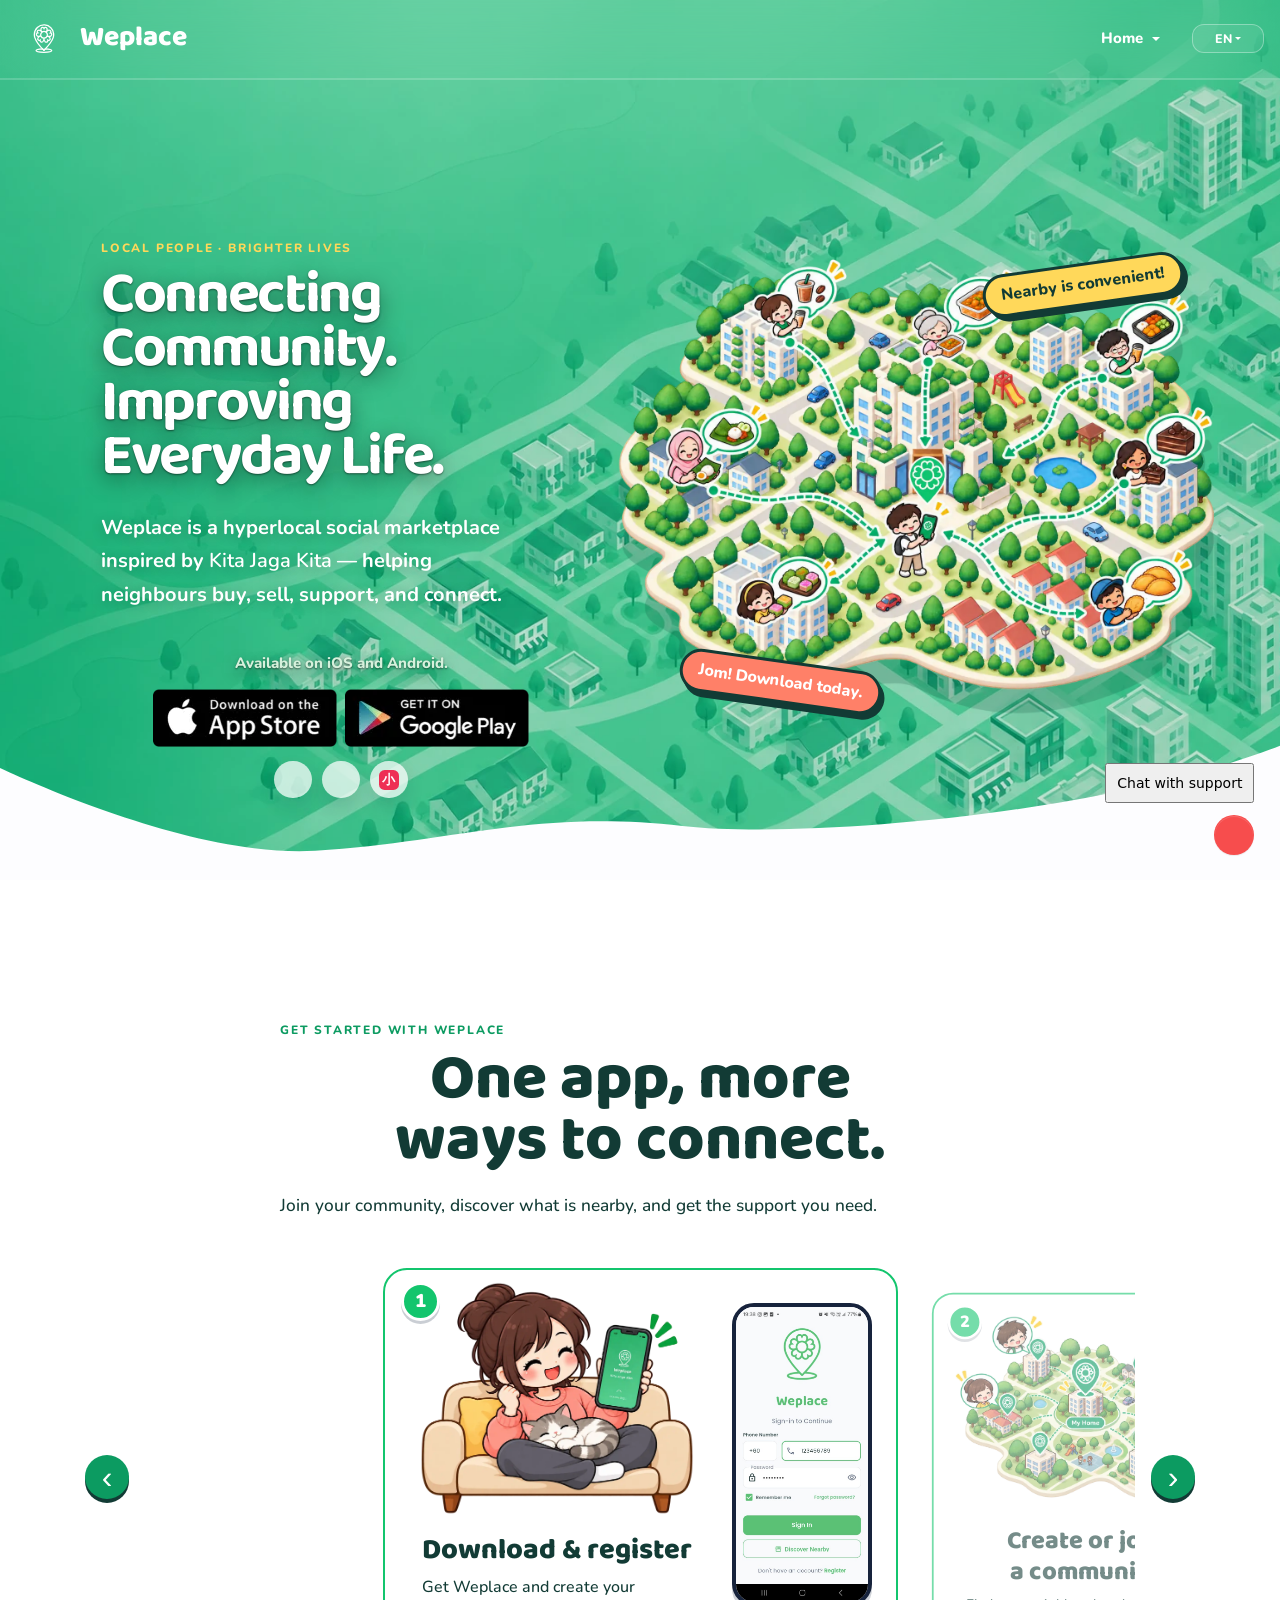
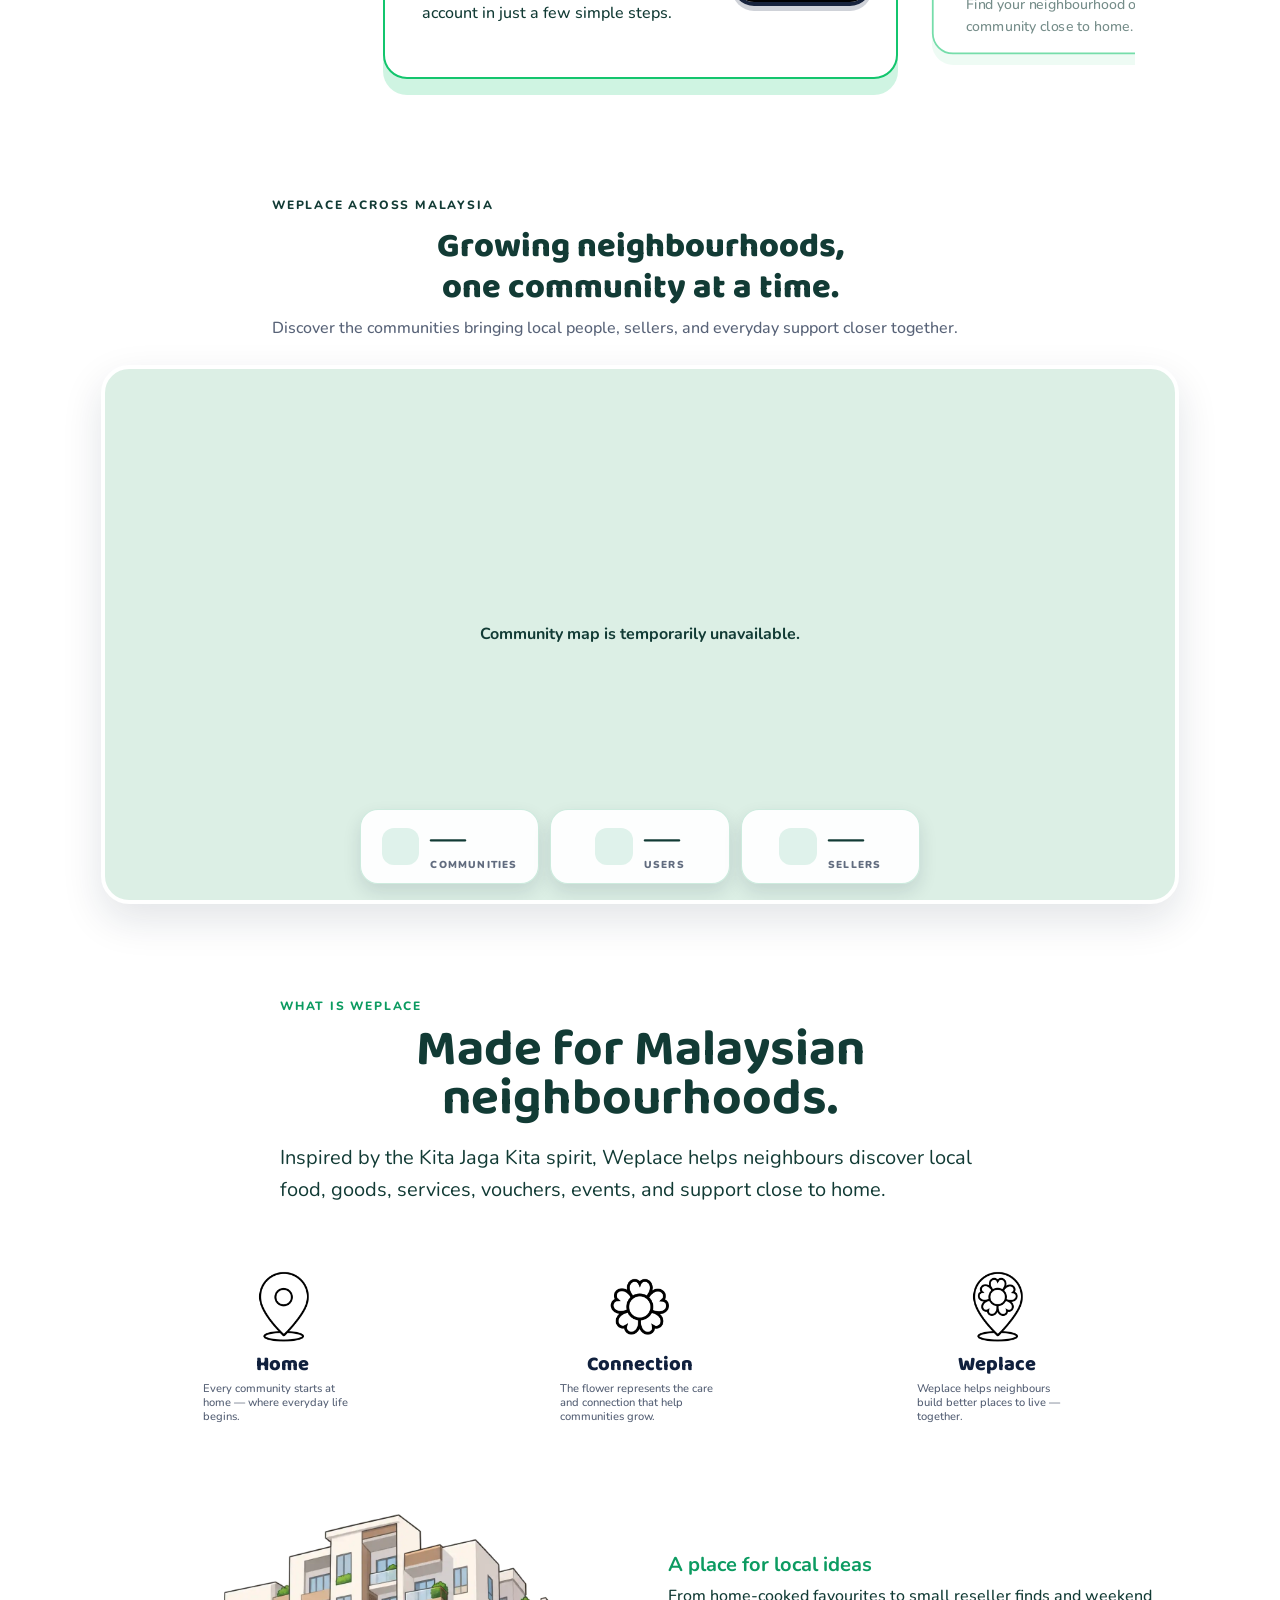
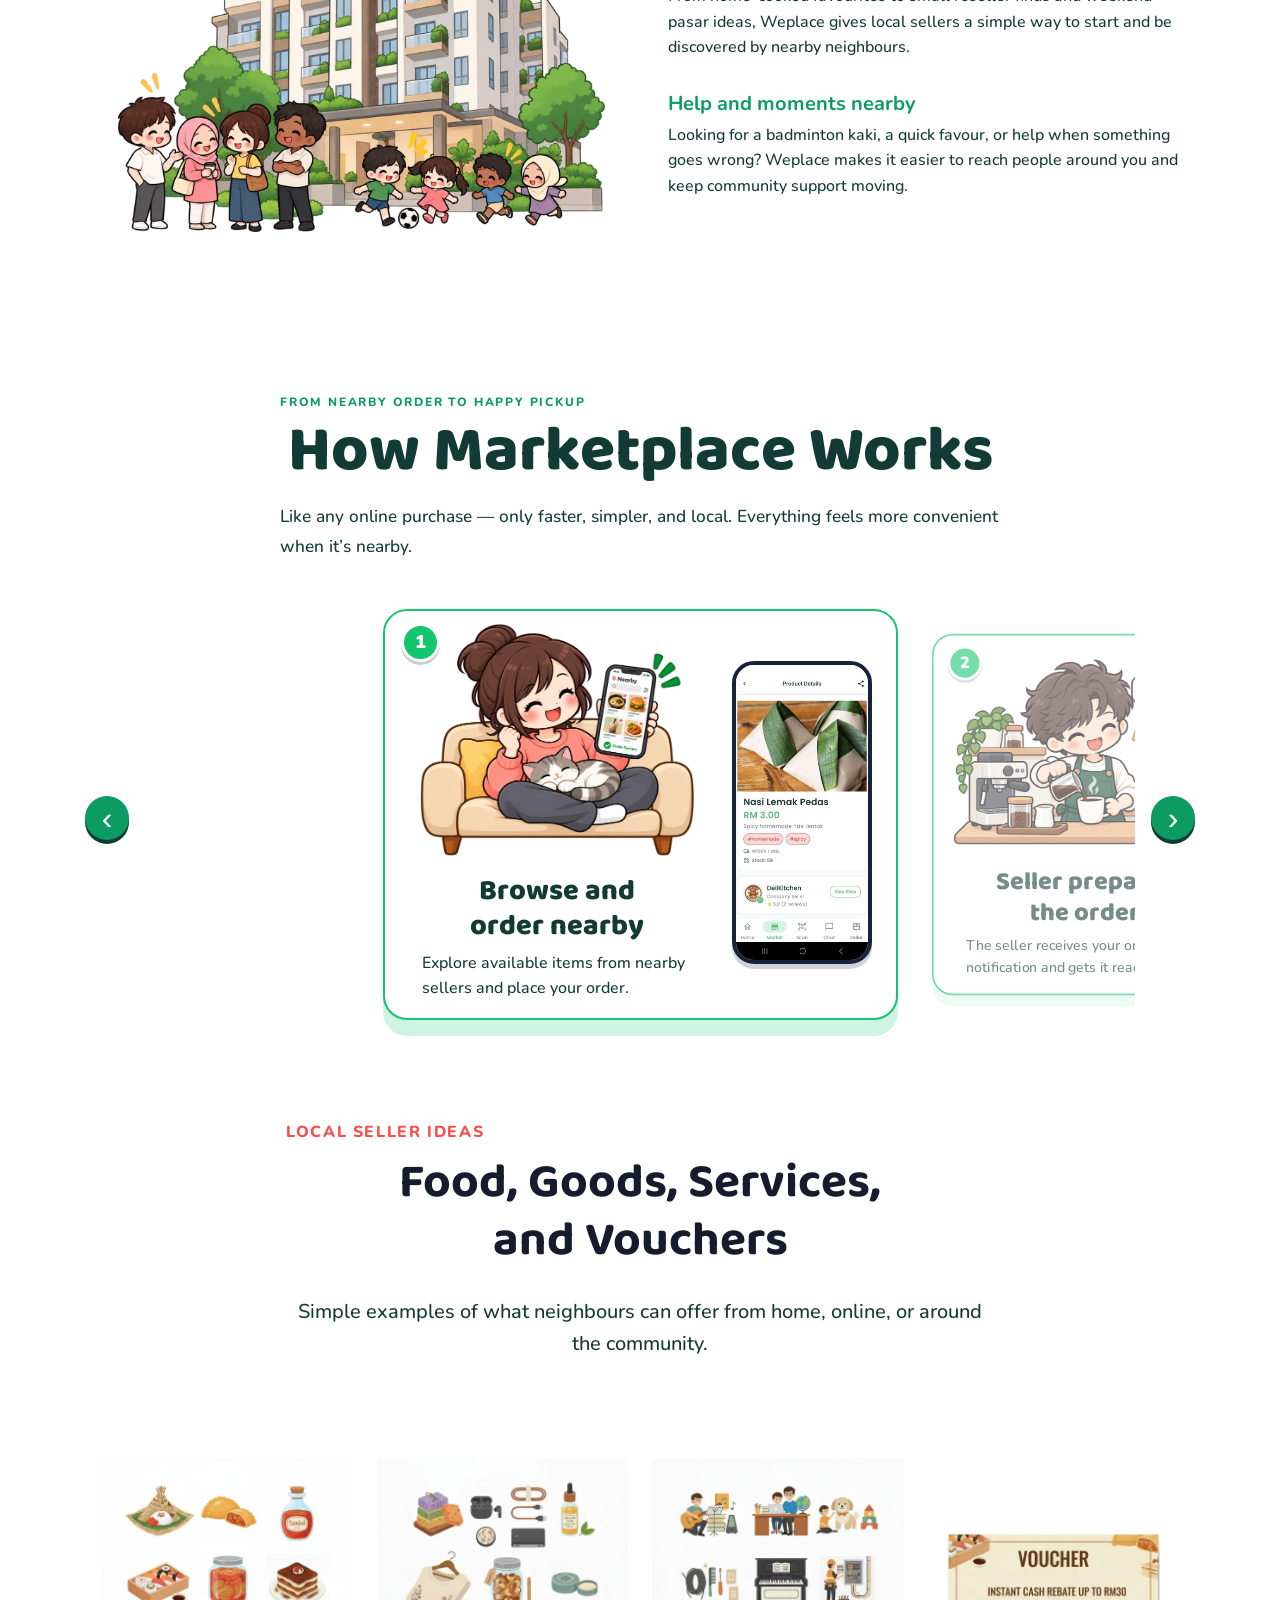
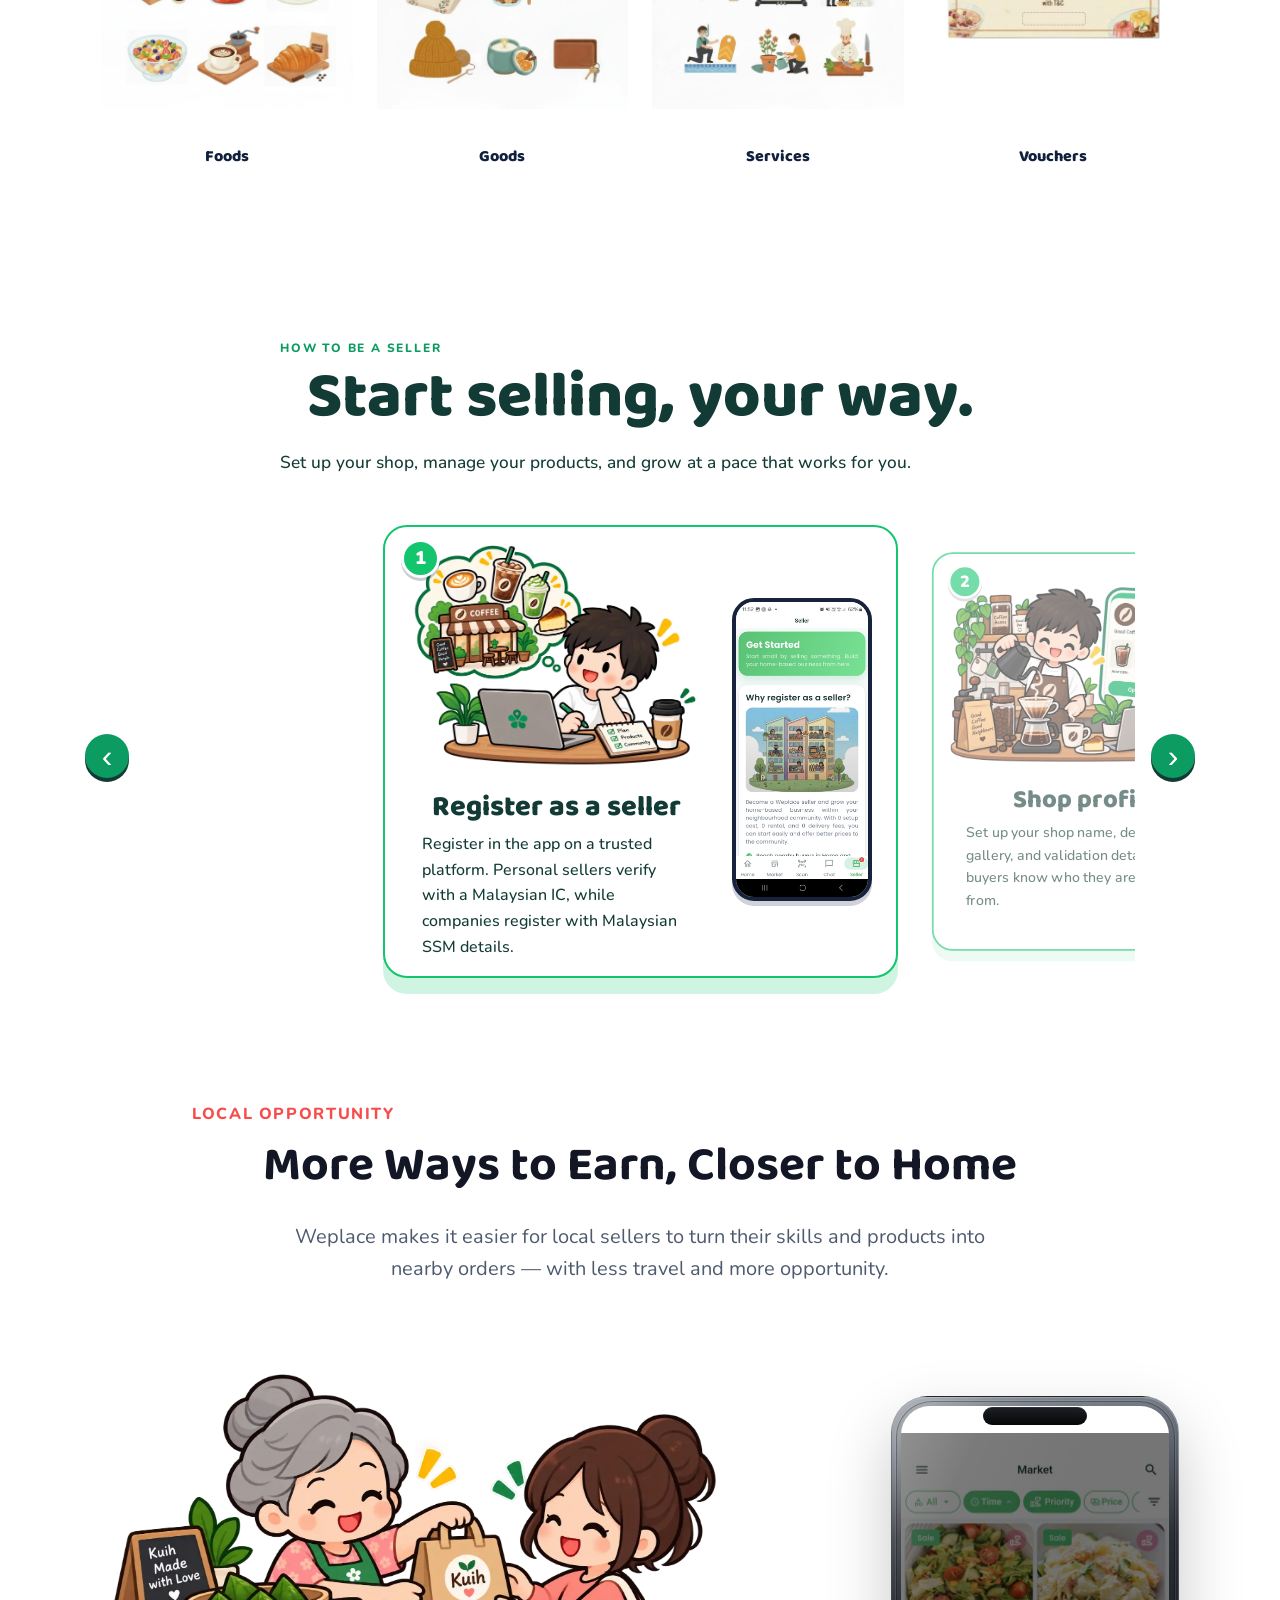
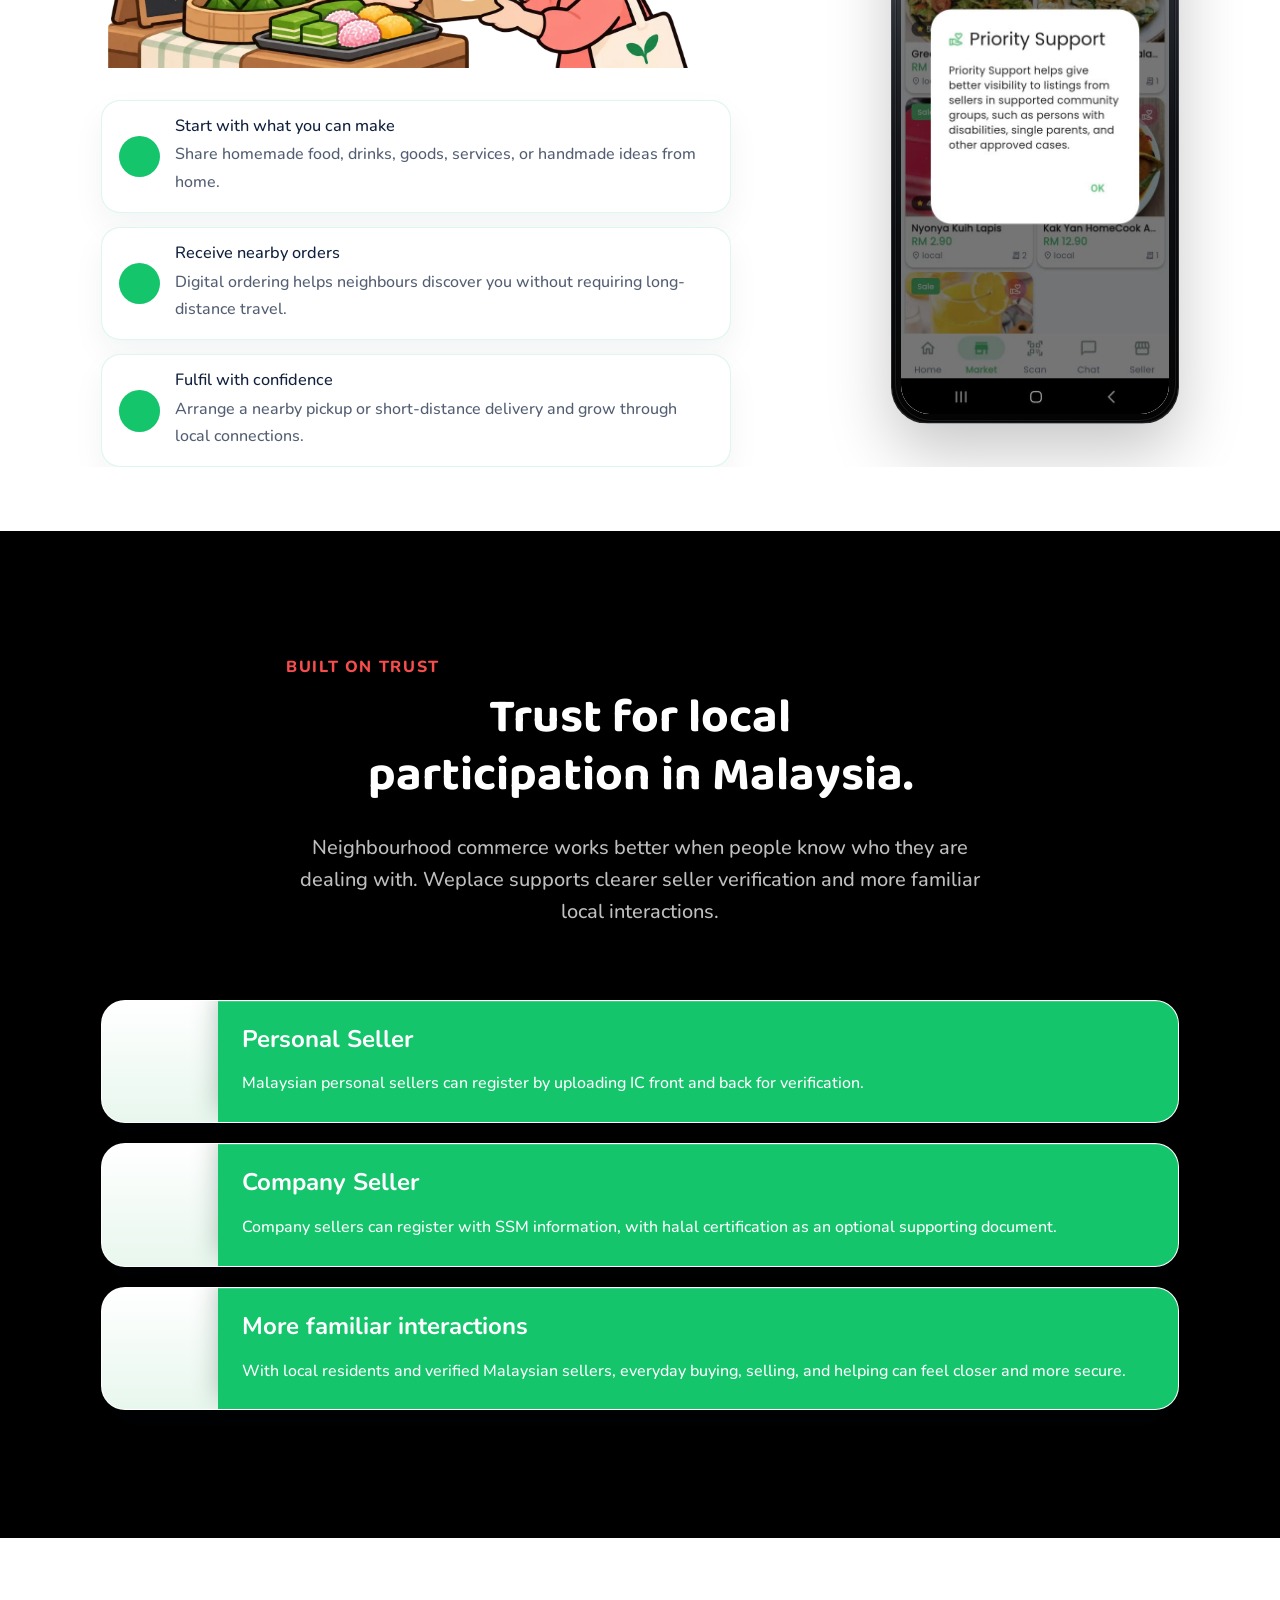
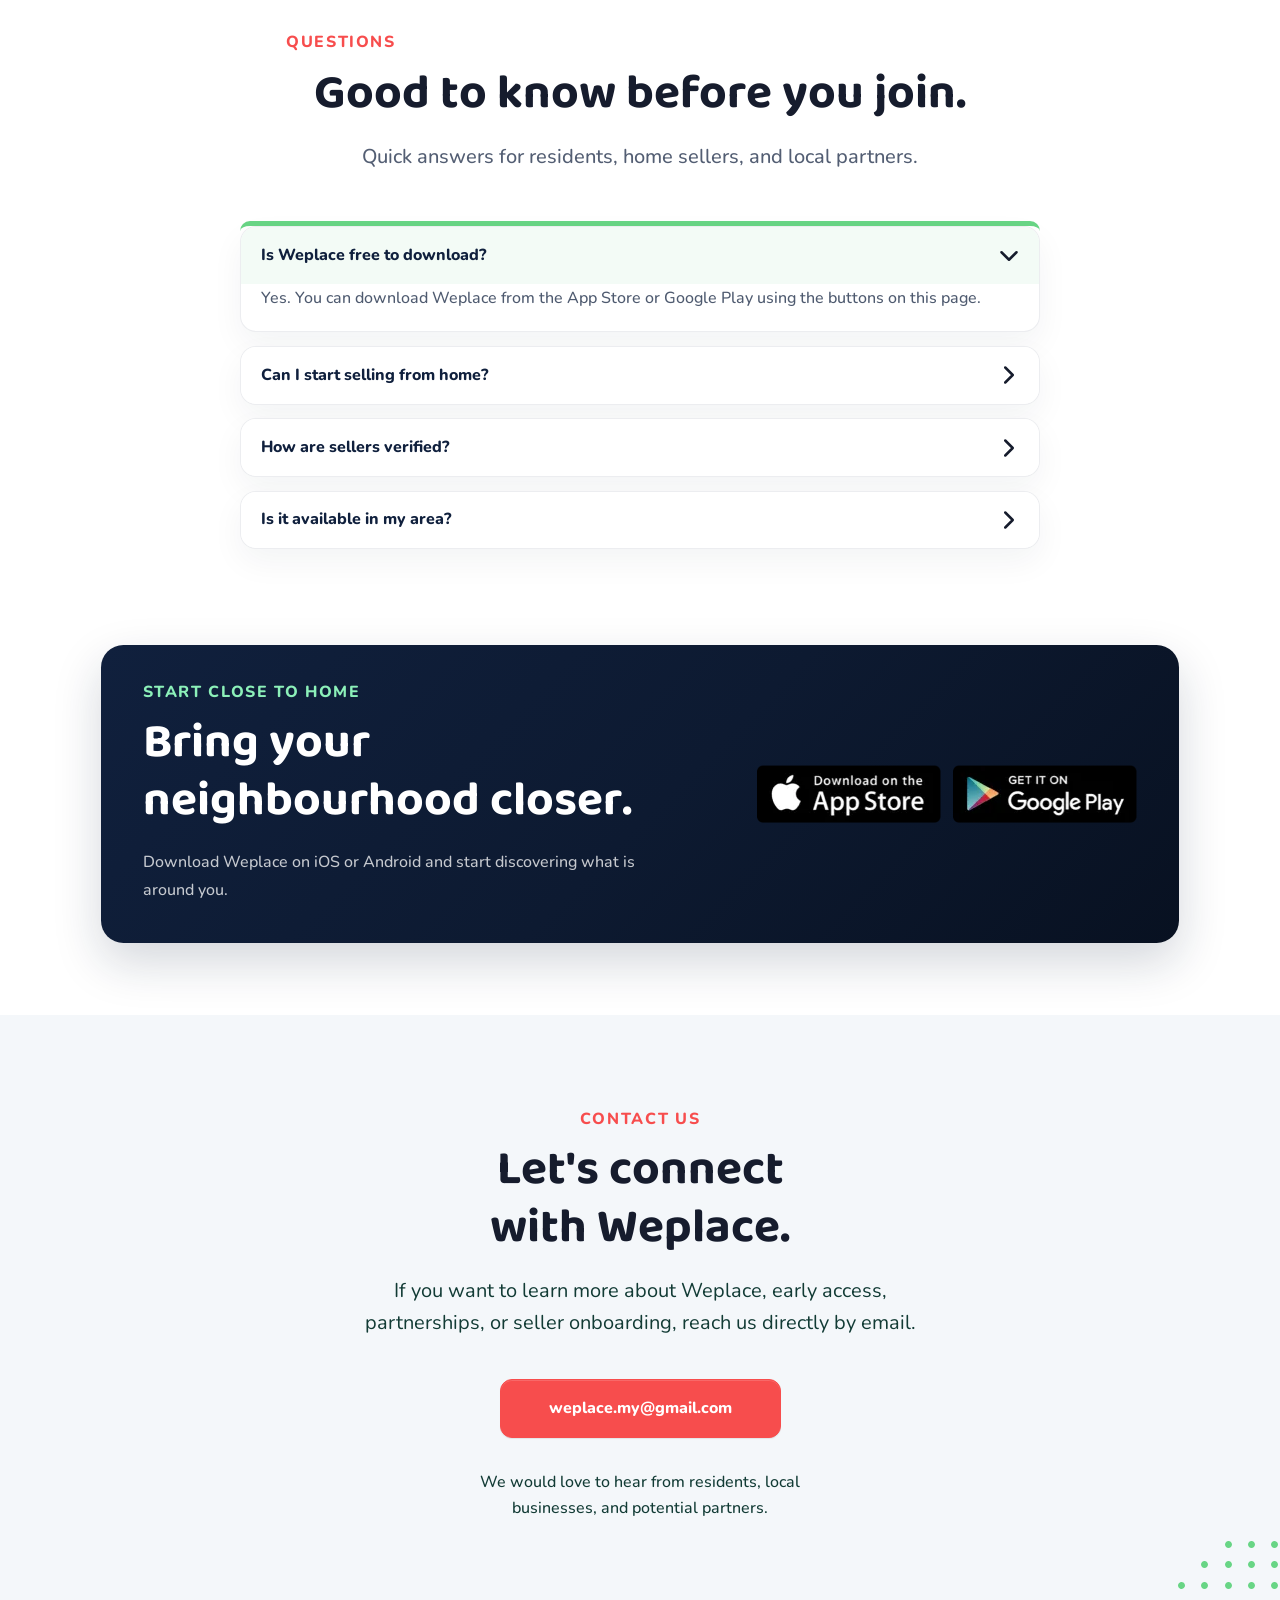
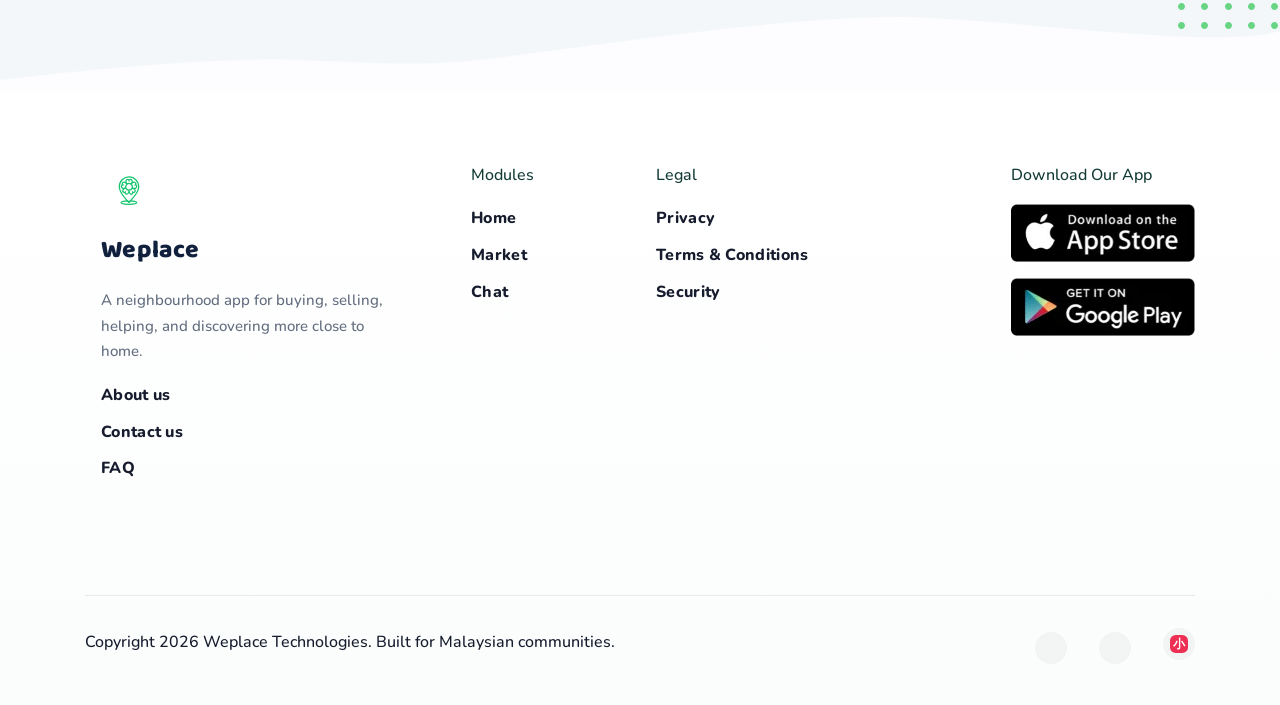
==== commit 5773bb9d: "update" ====
--- a/index.html
+++ b/index.html
@@ -80,7 +80,6 @@
     <link href="assets/css/theme.min.css" rel="stylesheet" id="style-default">
     <link href="assets/css/user-rtl.min.css" rel="stylesheet" id="user-style-rtl">
     <link href="assets/css/user.css?v=20260527-4" rel="stylesheet" id="user-style-default">
-    <link href="assets/css/chat.css?v=20261109-1" rel="stylesheet">
     <link rel="stylesheet" href="https://unicons.iconscout.com/release/v4.0.8/css/line.css">
   </head>
 
@@ -501,48 +500,6 @@
       </div>
     </main><!-- ===============================================--><!--    End of Main Content--><!-- ===============================================-->
 
-    <div class="weplace-chat" data-chat-url="https://n8n.shincy.my/webhook/9e36d2ac-13d1-41c9-ab93-7fb855b5f5df/chat" hidden>
-      <button class="weplace-chat__launcher" type="button" aria-expanded="false" aria-controls="weplace-chat-panel">
-        <svg width="22" height="22" viewBox="0 0 24 24" fill="none" stroke="currentColor" stroke-width="1.8" stroke-linecap="round" stroke-linejoin="round" aria-hidden="true">
-          <rect x="4" y="7" width="16" height="13" rx="4"/>
-          <path d="M12 4v3M10.5 4h3M2 12v3m20-3v3m-11.5 1h3"/>
-          <circle cx="8.5" cy="12" r="1" fill="currentColor" stroke="none"/>
-          <circle cx="15.5" cy="12" r="1" fill="currentColor" stroke="none"/>
-        </svg>
-        <span class="visually-hidden" data-i18n="chat.launcher">Chat with us</span>
-      </button>
-
-      <section class="weplace-chat__panel" id="weplace-chat-panel" aria-labelledby="weplace-chat-title" hidden>
-        <header class="weplace-chat__header">
-          <div>
-            <h2 id="weplace-chat-title" tabindex="-1" data-i18n="chat.title">Weplace Assistant</h2>
-            <p data-i18n="chat.subtitle">Ask us about Weplace.</p>
-          </div>
-          <button class="weplace-chat__close" type="button">
-            <span aria-hidden="true">×</span>
-            <span class="visually-hidden" data-i18n="chat.close">Close chat</span>
-          </button>
-        </header>
-        <div class="weplace-chat__messages" role="log" aria-labelledby="weplace-chat-title" tabindex="0">
-          <p class="weplace-chat__message" data-i18n="chat.greeting">Hi! How can I help you today?</p>
-          <p class="weplace-chat__message weplace-chat__pending" hidden><span data-i18n="chat.pending">Bloomy is replying</span><span class="weplace-chat__dots" aria-hidden="true"><span>.</span><span>.</span><span>.</span></span></p>
-        </div>
-        <div class="weplace-chat__status" role="status">
-          <p data-i18n="chat.error" hidden>We couldn’t get a reply. Please try again.</p>
-        </div>
-        <form class="weplace-chat__form">
-          <label class="visually-hidden" for="weplace-chat-message" data-i18n="chat.input">Your message</label>
-          <input id="weplace-chat-message" type="text" required maxlength="2000" autocomplete="off" enterkeyhint="send">
-          <button class="weplace-chat__send" type="submit">
-            <svg width="20" height="20" viewBox="0 0 24 24" fill="none" stroke="currentColor" stroke-width="2" stroke-linecap="round" stroke-linejoin="round" aria-hidden="true">
-              <path d="m22 2-7 20-4-9-9-4 20-7ZM22 2 11 13"/>
-            </svg>
-            <span class="visually-hidden" data-i18n="chat.send">Send</span>
-          </button>
-        </form>
-      </section>
-    </div>
-
     <!-- ===============================================--><!--    JavaScripts--><!-- ===============================================-->
     <script src="vendors/popper/popper.min.js"></script>
     <script src="vendors/bootstrap/bootstrap.min.js"></script>
@@ -551,8 +508,9 @@
     <script src="vendors/swiper/swiper-bundle.min.js"></script>
     <script src="vendors/lodash/lodash.min.js"></script>
     <script src="assets/js/theme.js"></script>
-    <script src="assets/js/index.js?v=20261109-1"></script>
-    <script src="assets/js/chat.js?v=20261109-1"></script>
+    <script src="assets/js/index.js?v=20261110-1"></script>
+    <script src="assets/js/widget.js?v=20261110-1" data-tenant="weplace"
+      data-endpoint="https://n8n.shincy.my/webhook/support-web" data-bot-name="Bloomy" defer></script>
   </body>
 
 </html>
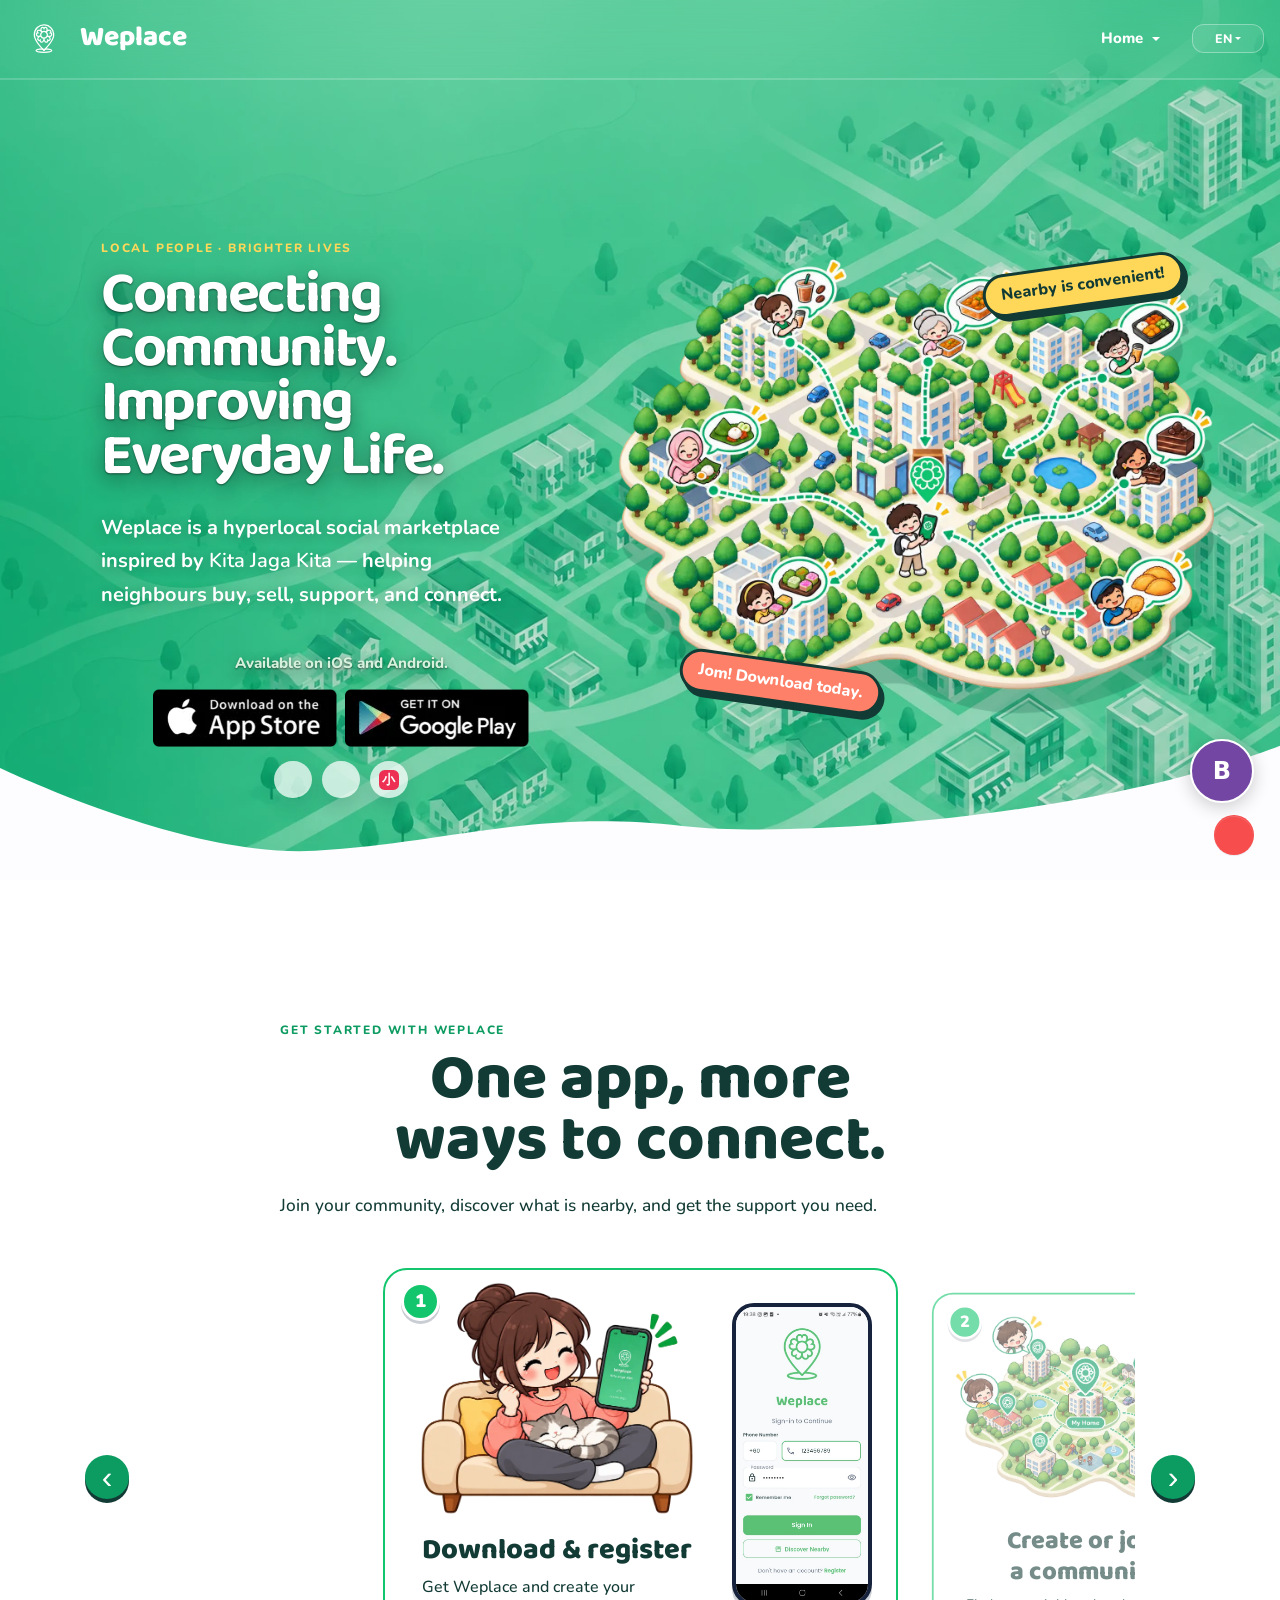
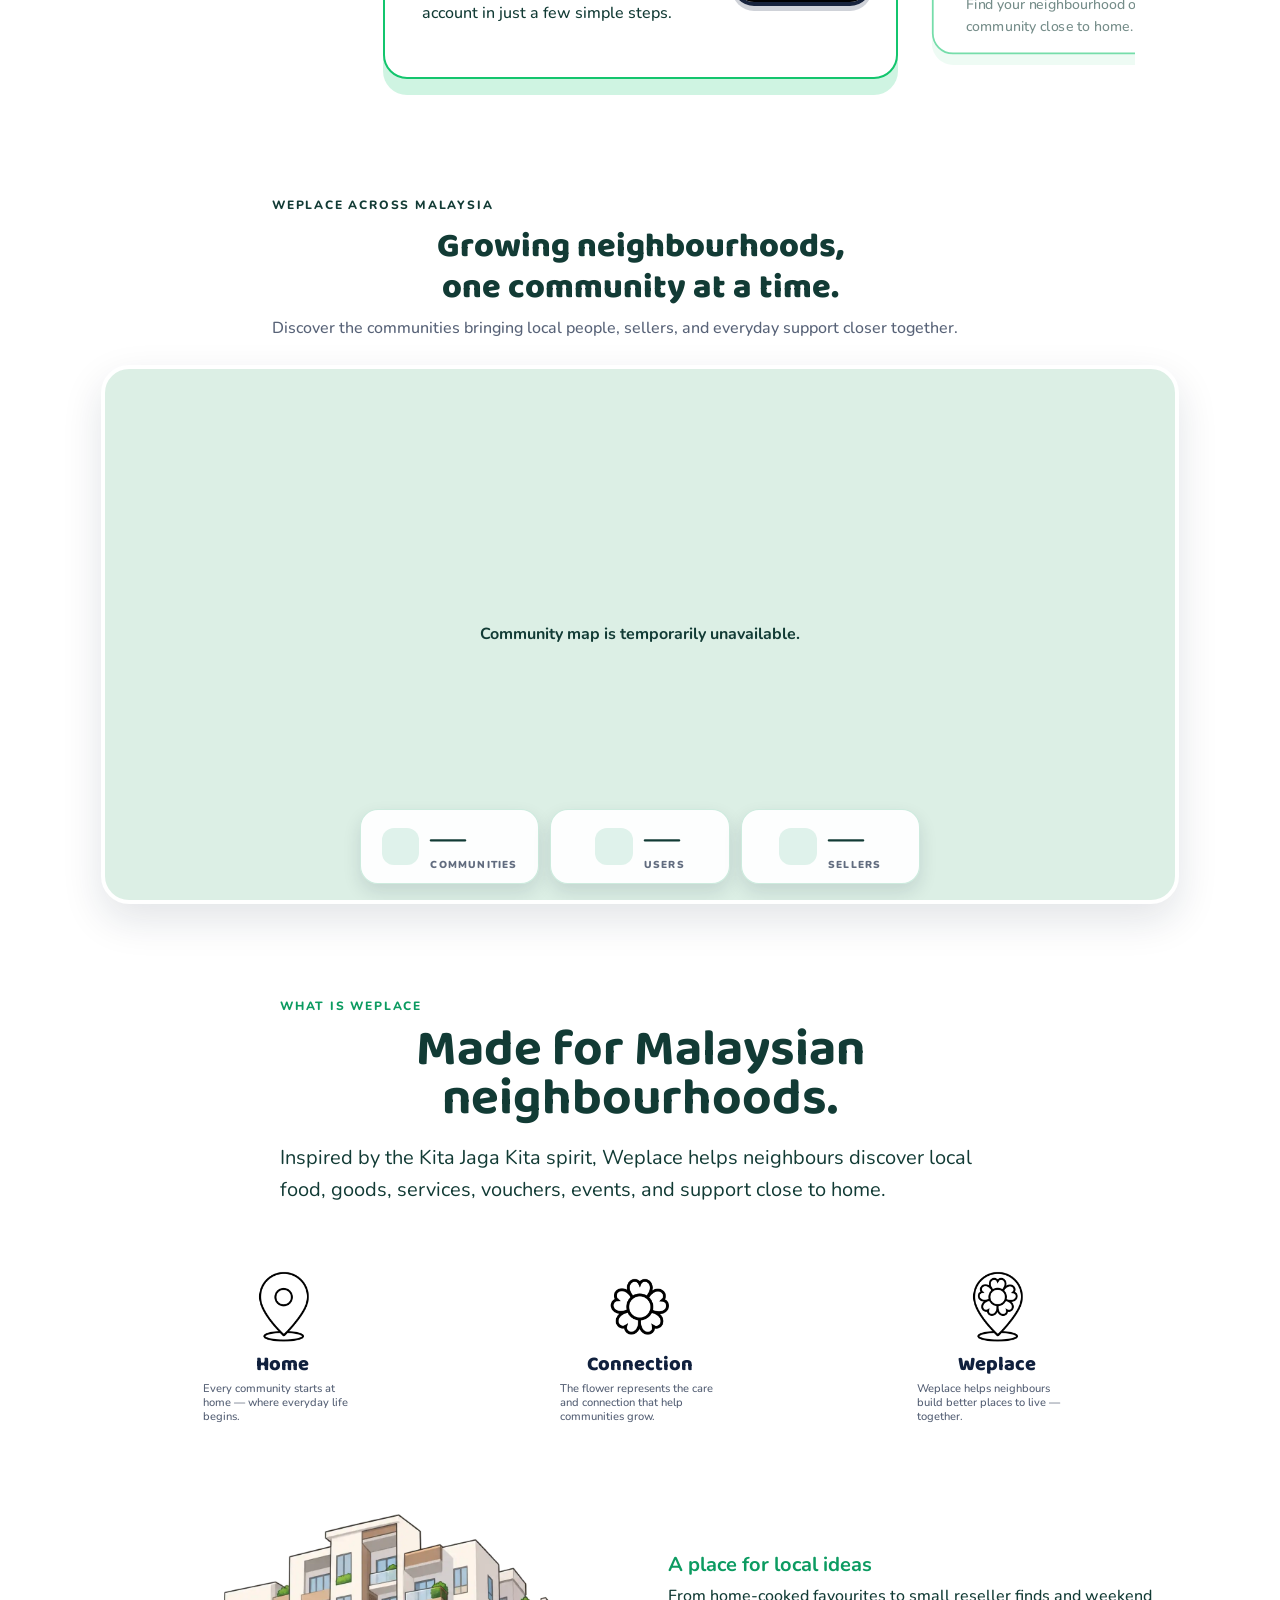
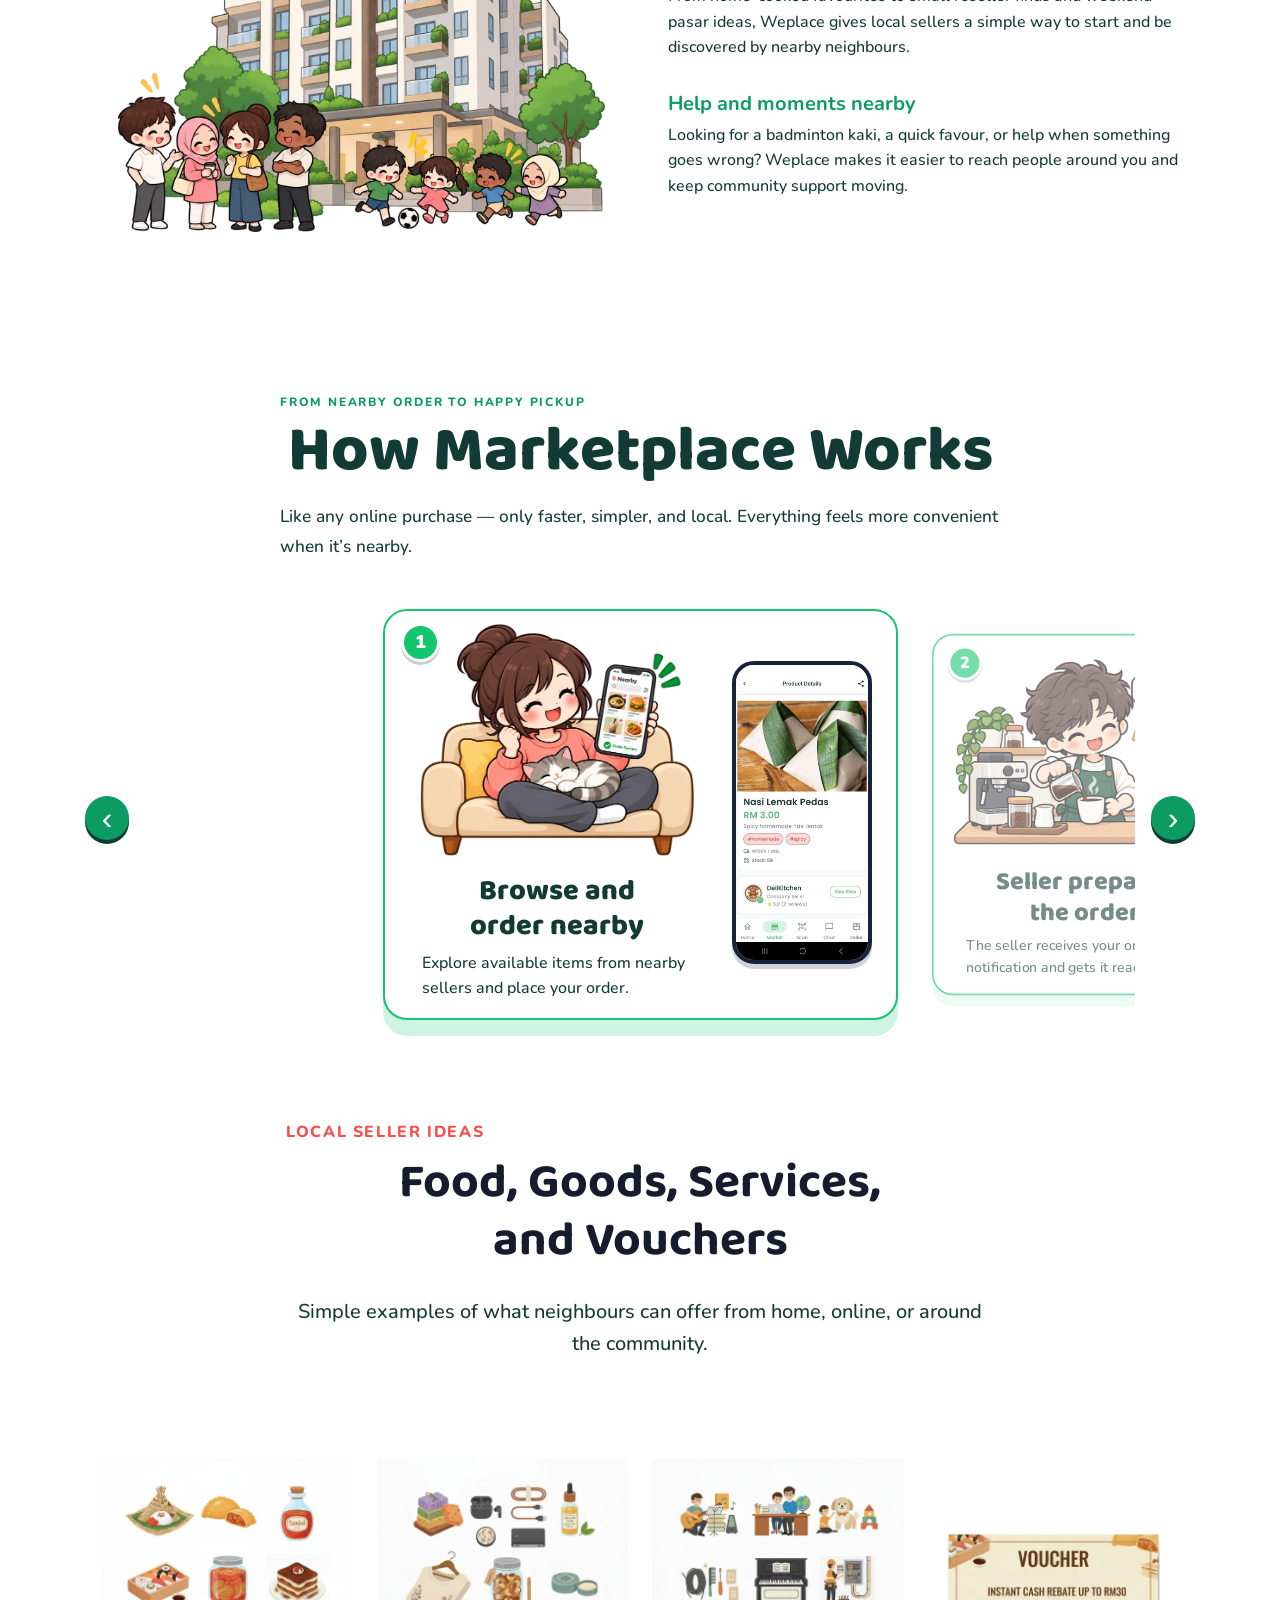
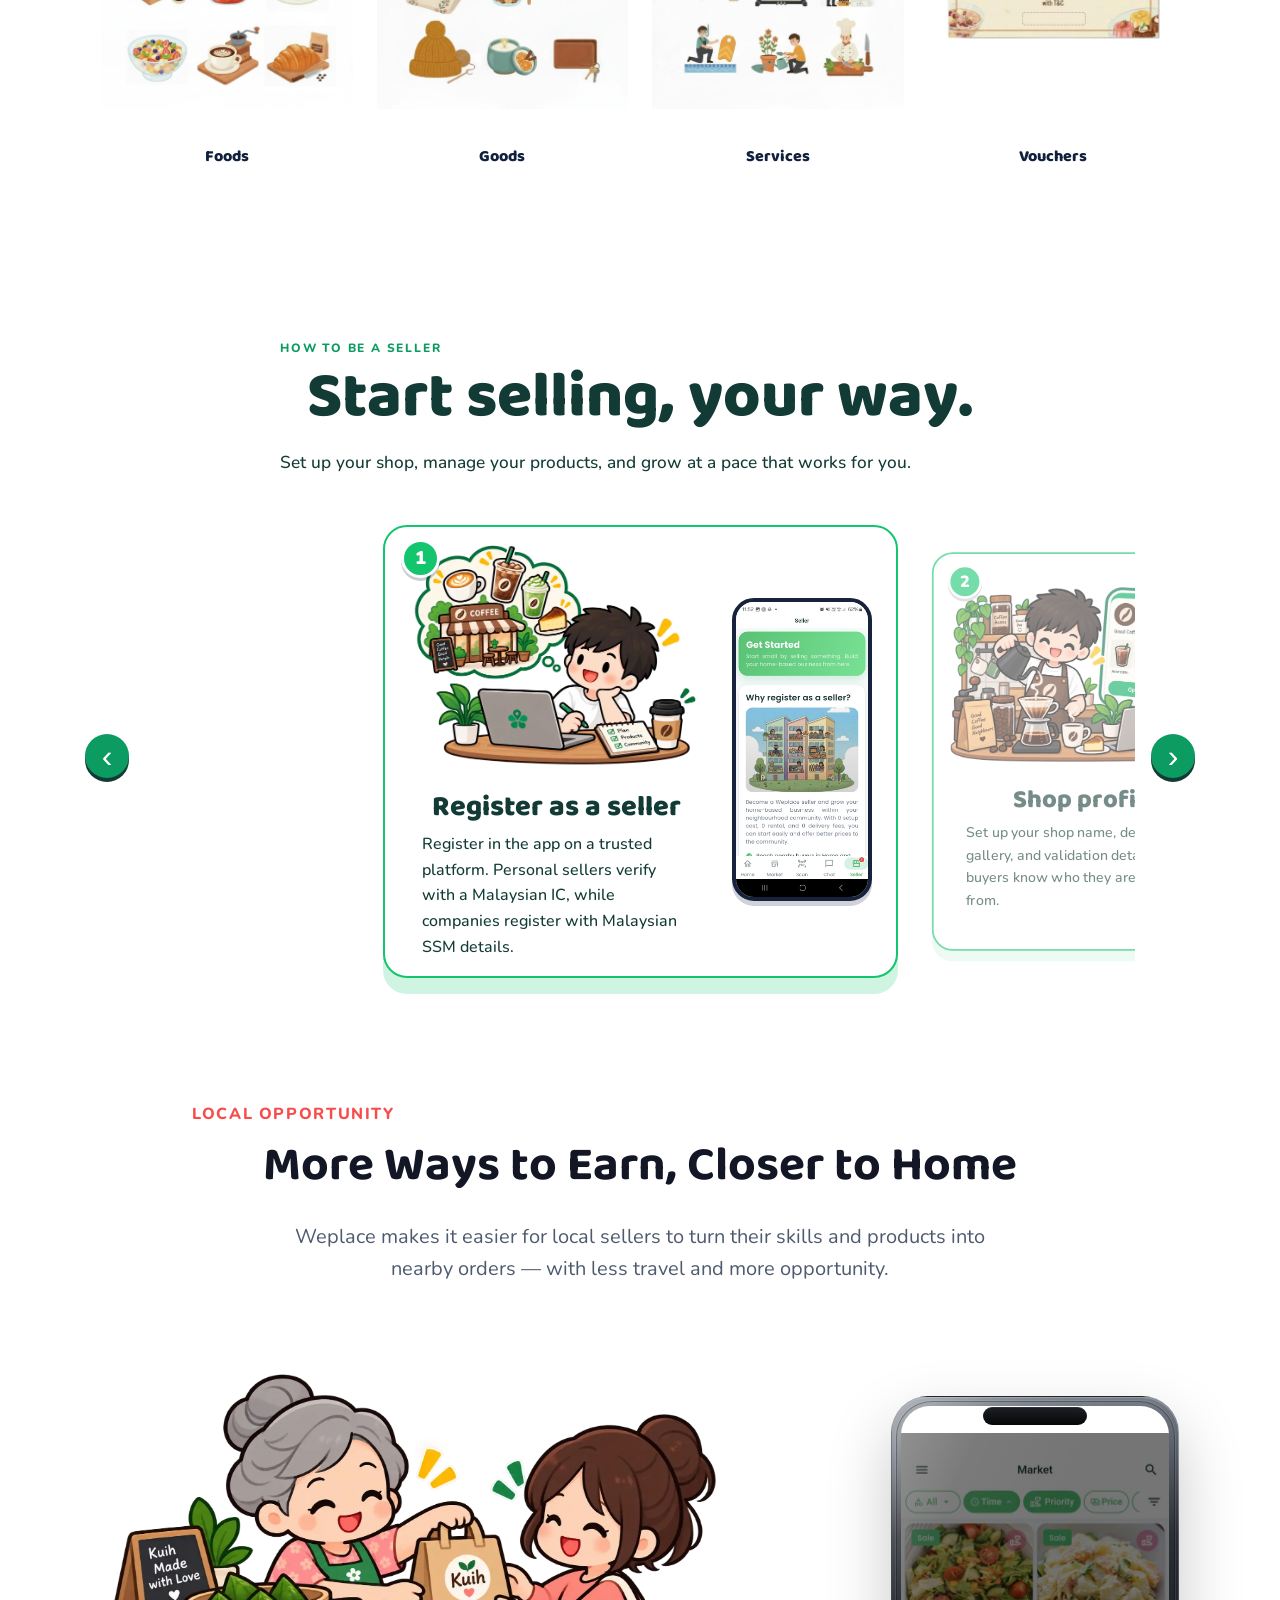
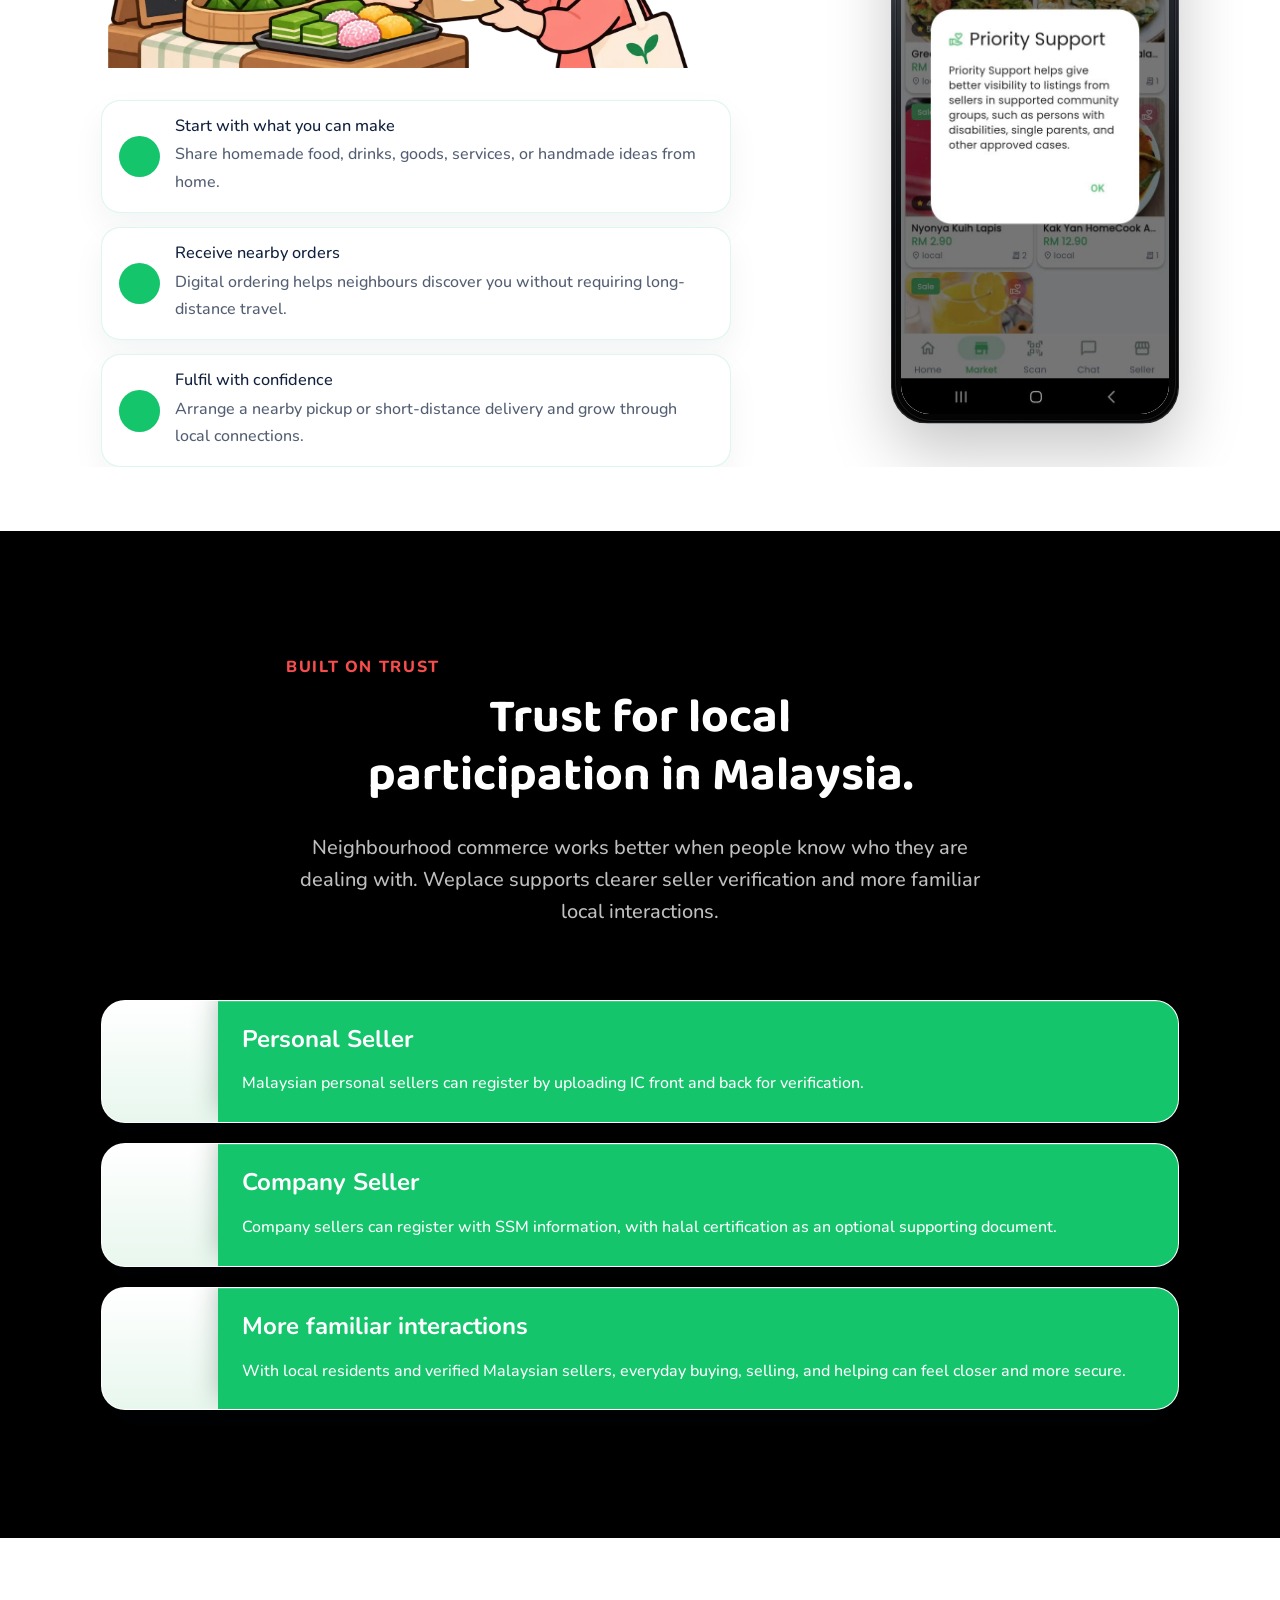
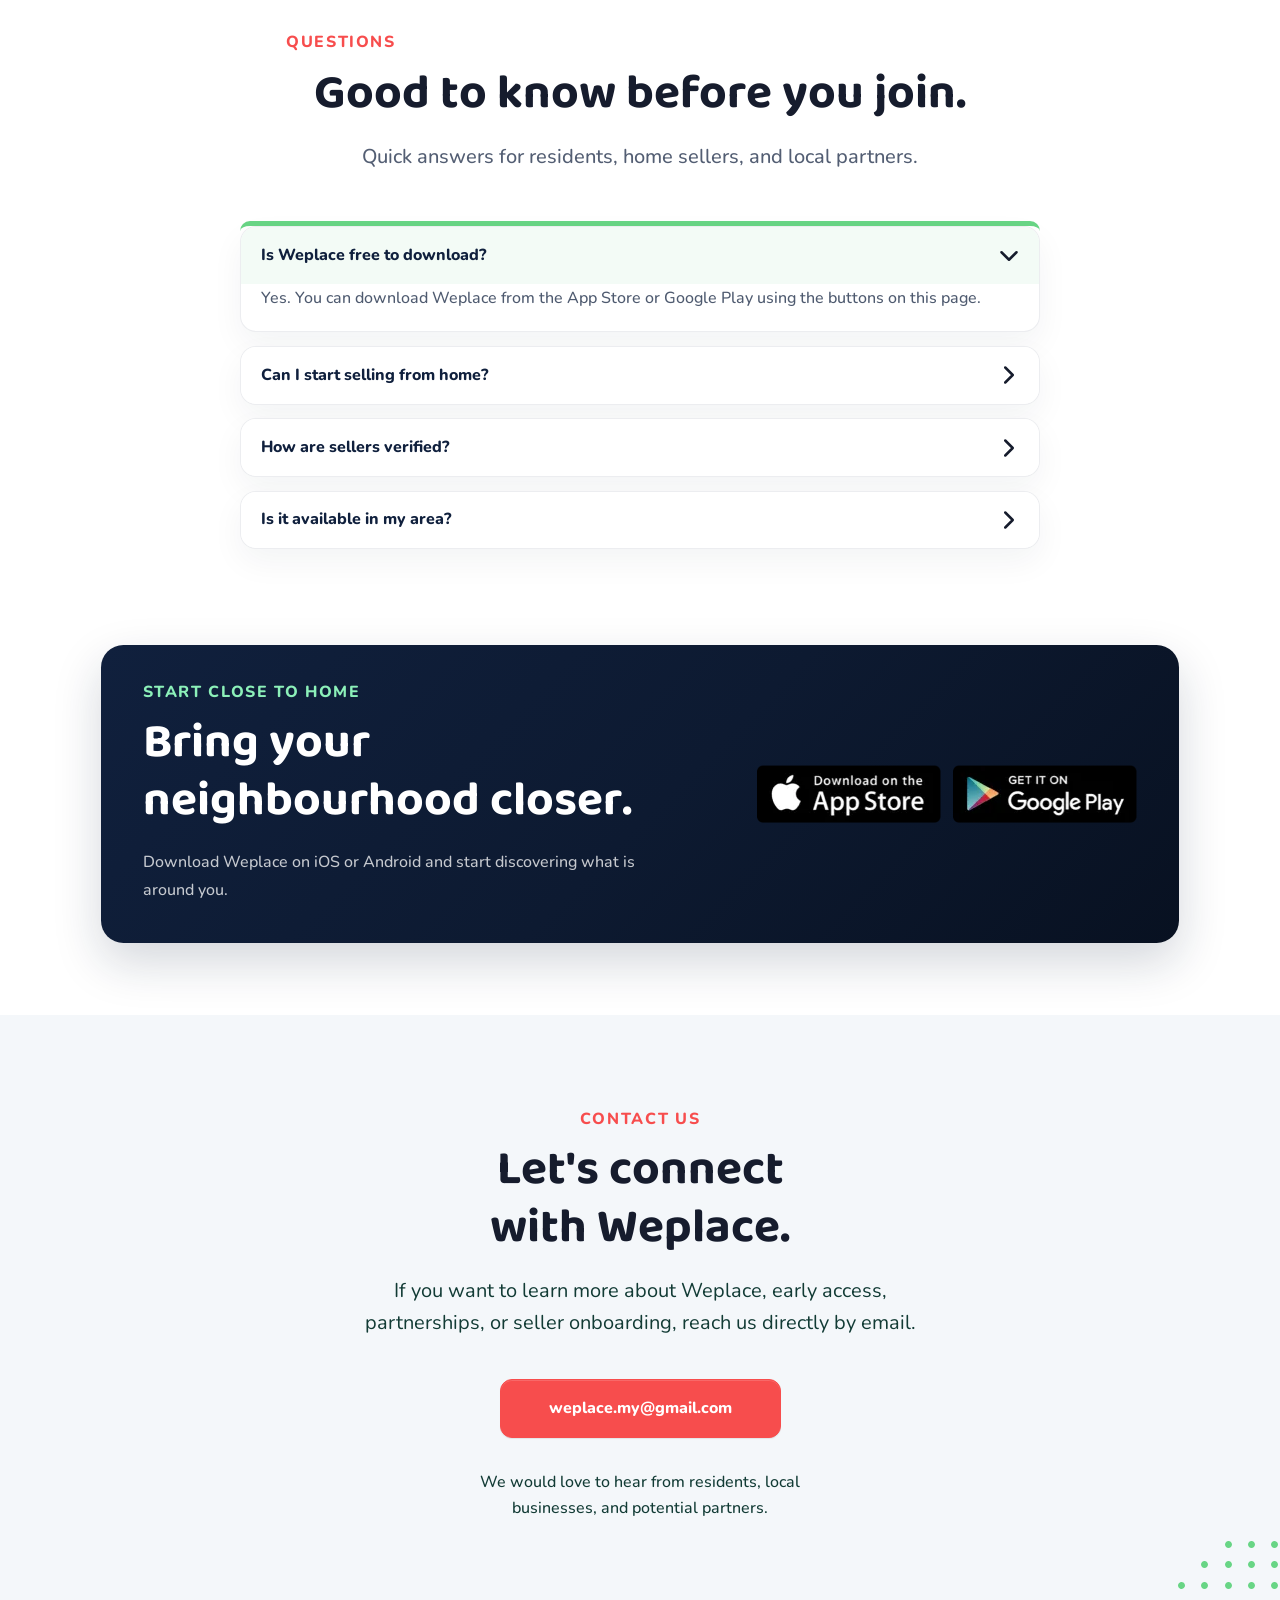
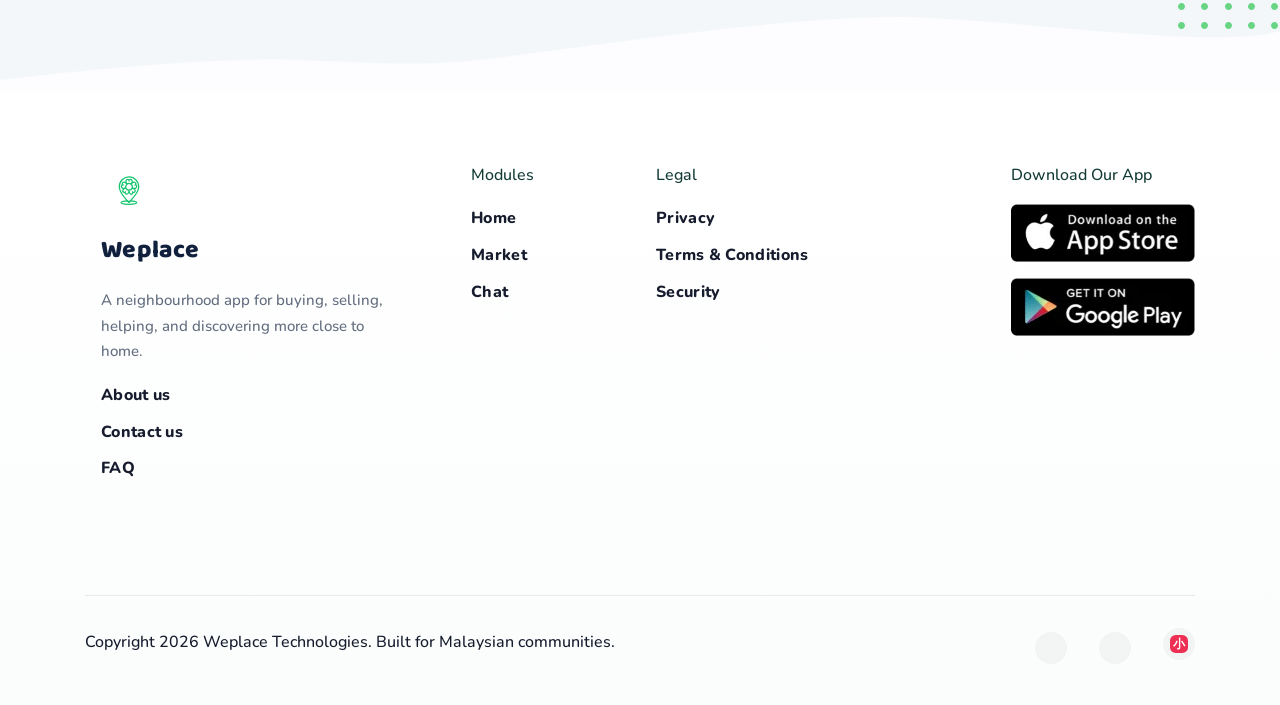
==== commit f4f77bf5: "update" ====
--- a/index.html
+++ b/index.html
@@ -509,7 +509,7 @@
     <script src="vendors/lodash/lodash.min.js"></script>
     <script src="assets/js/theme.js"></script>
     <script src="assets/js/index.js?v=20261110-1"></script>
-    <script src="assets/js/widget.js?v=20261110-1" data-tenant="weplace"
+    <script src="assets/js/widget.js?v=20261110-2" data-tenant="weplace"
       data-endpoint="https://n8n.shincy.my/webhook/support-web" data-bot-name="Bloomy" defer></script>
   </body>
 
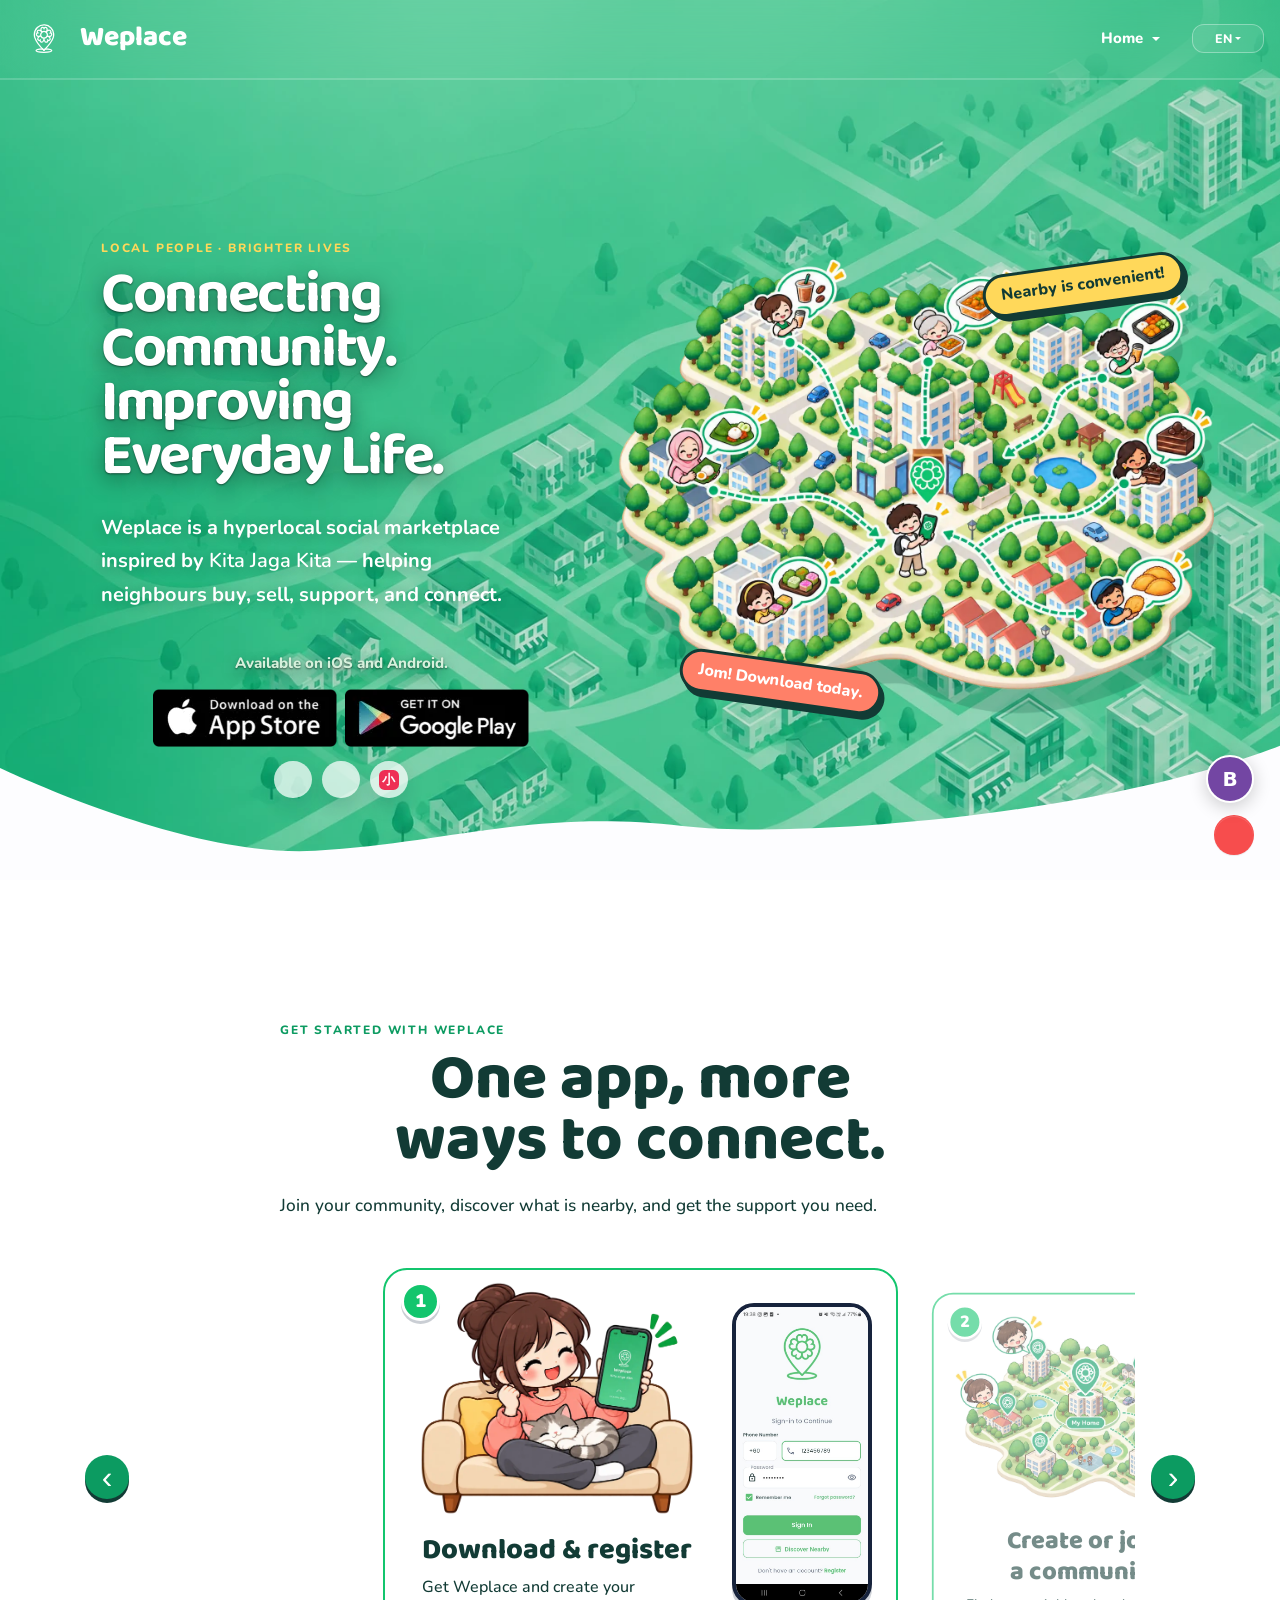
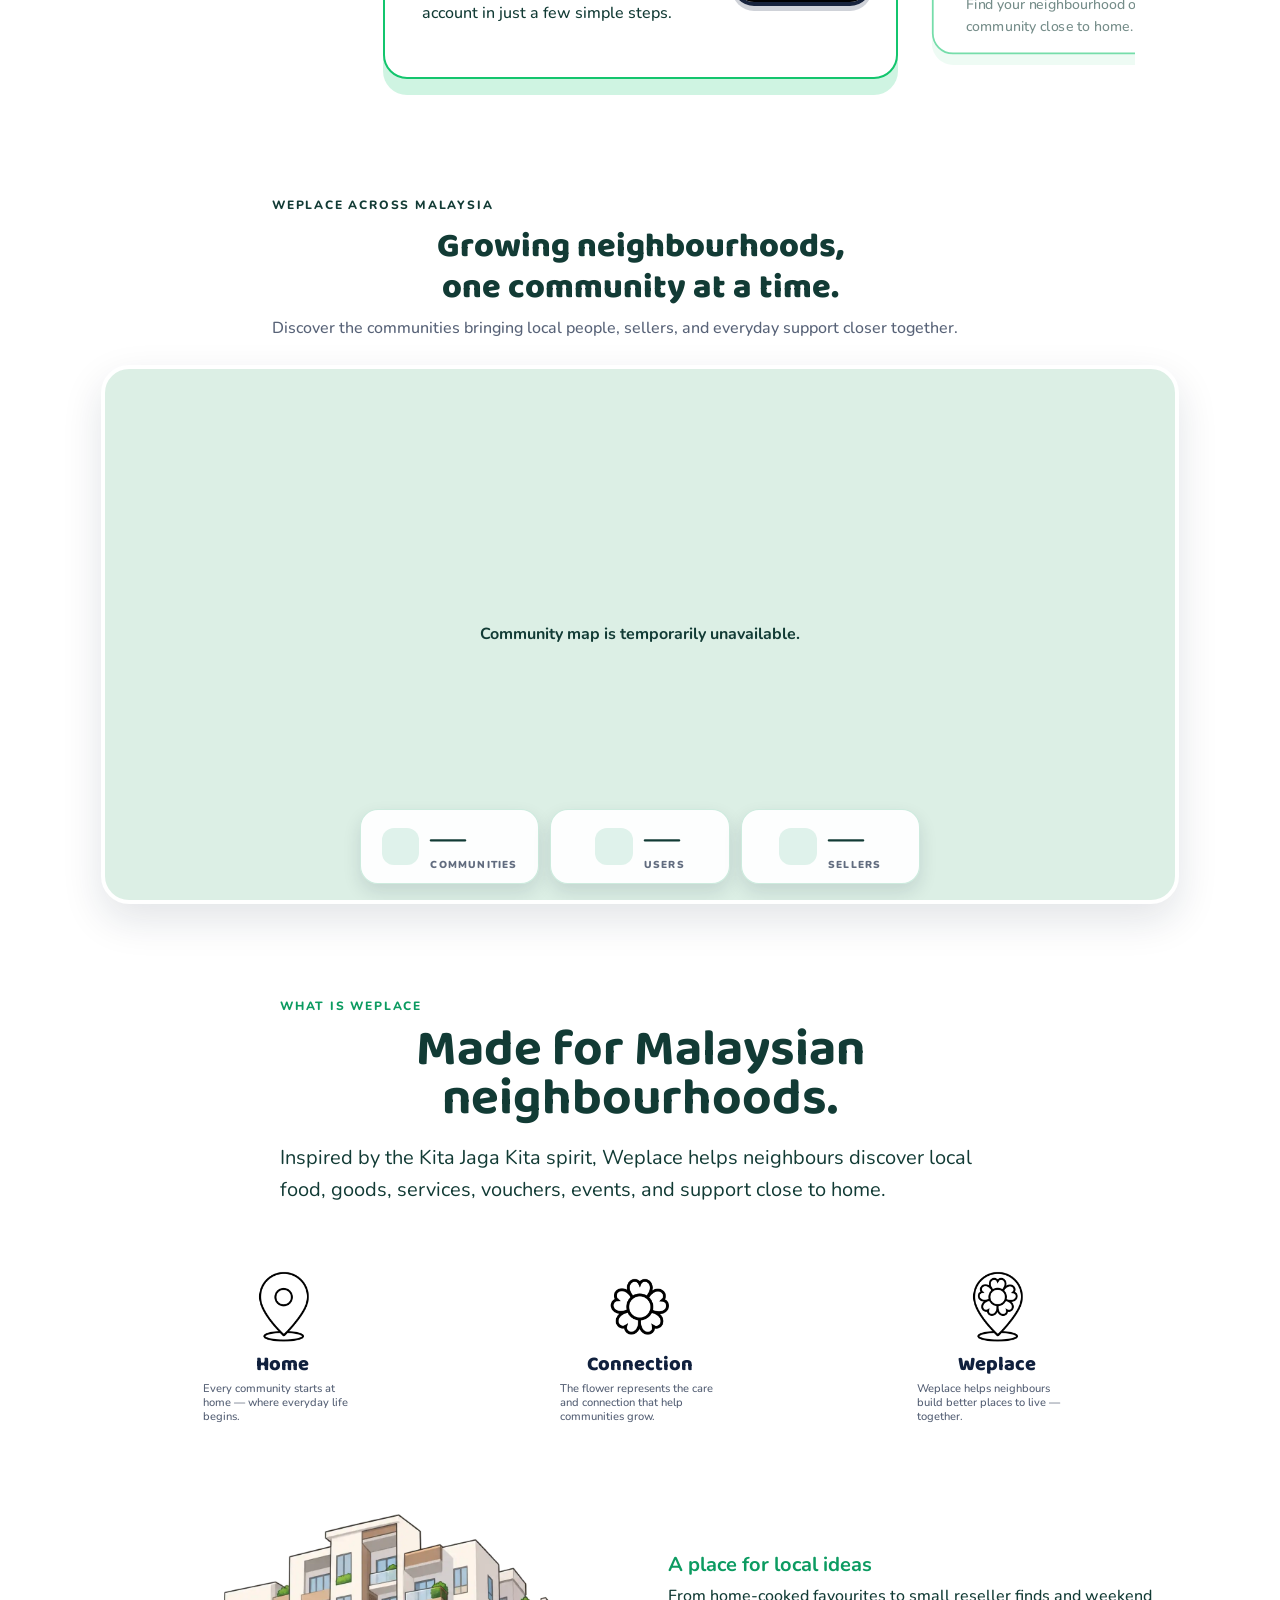
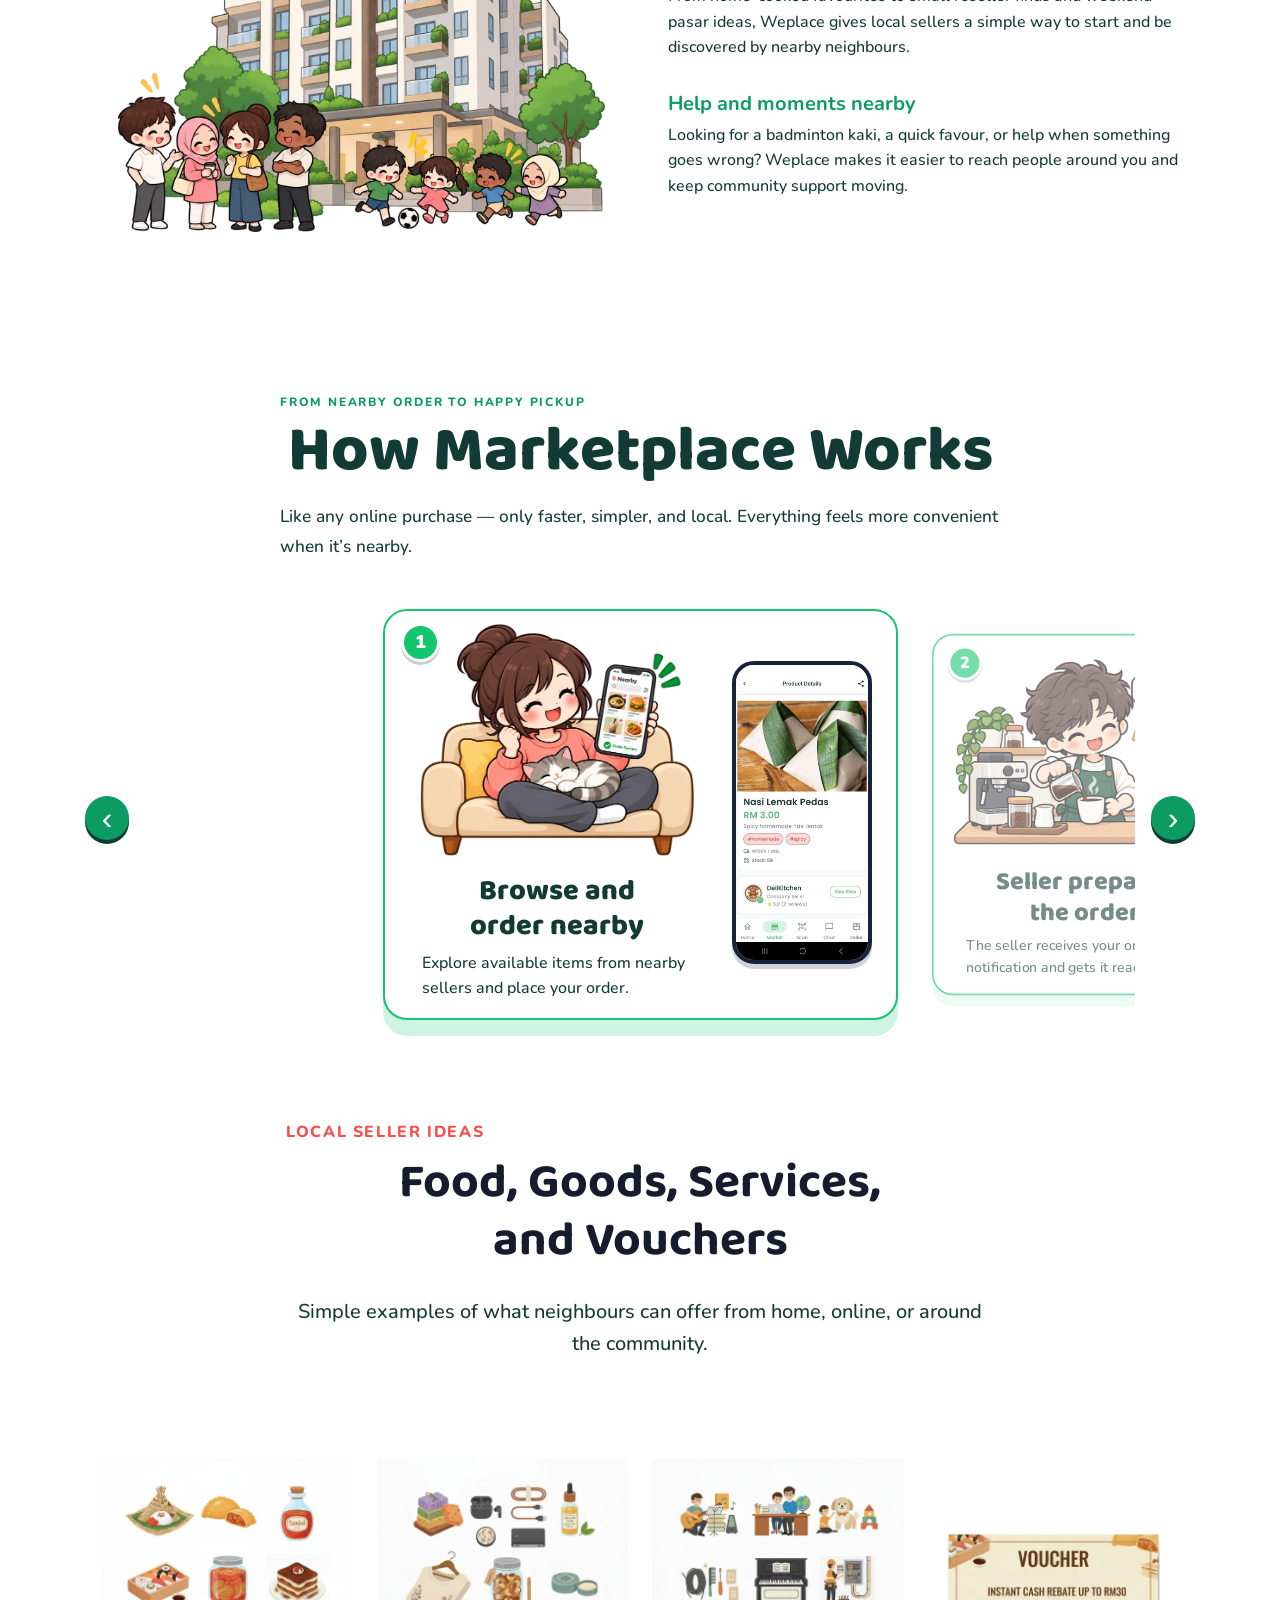
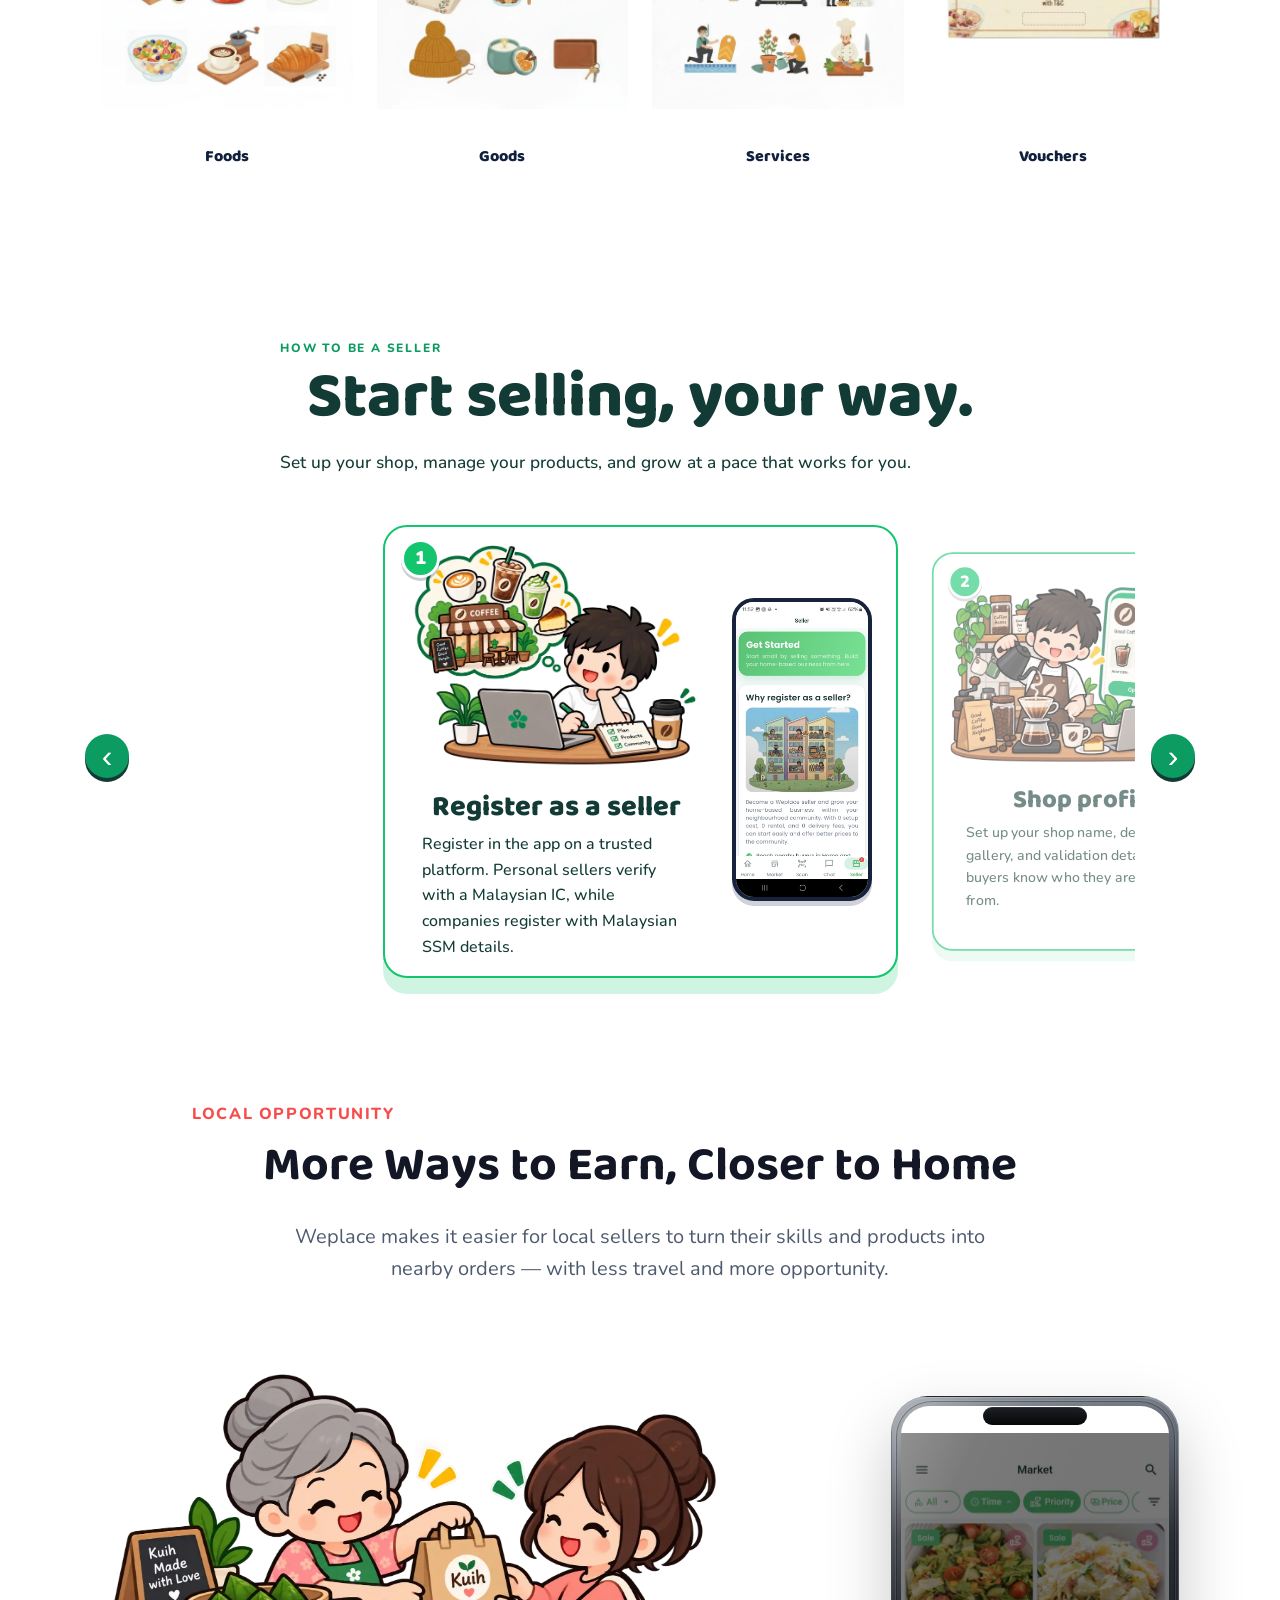
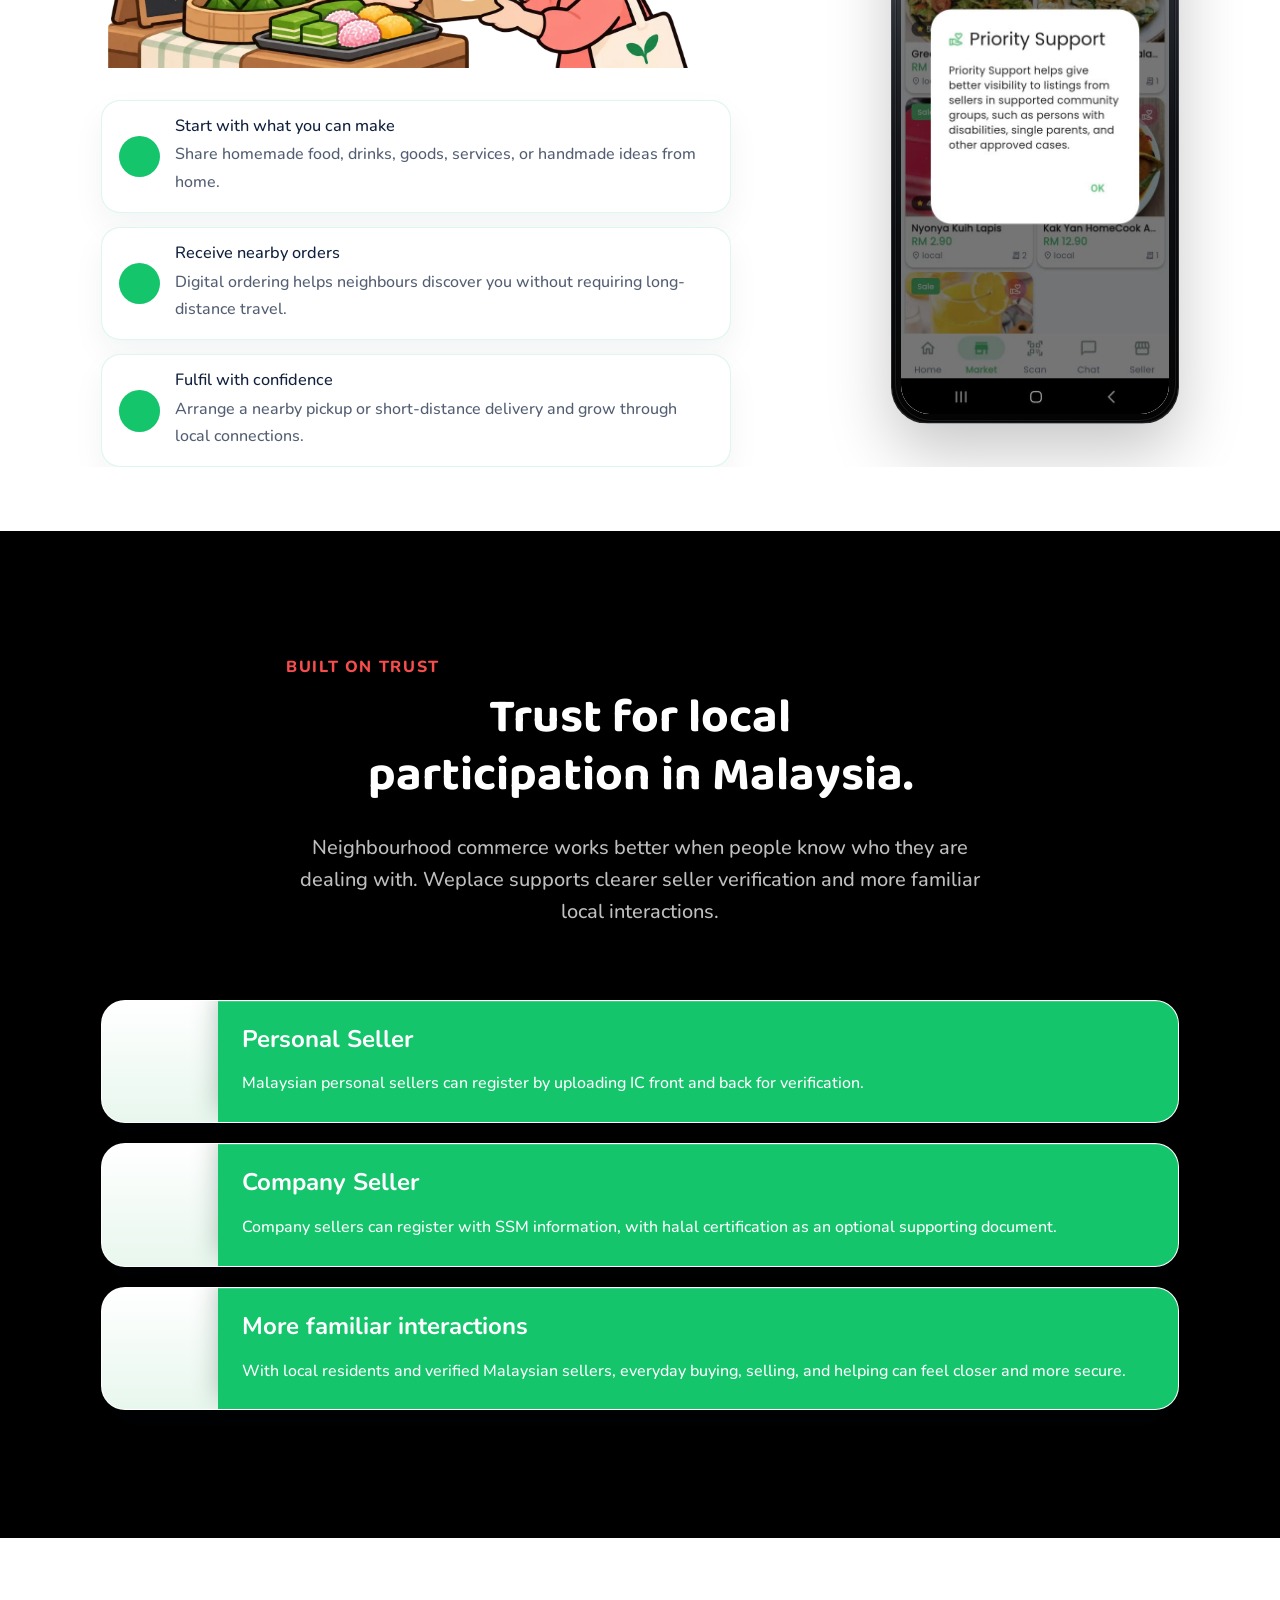
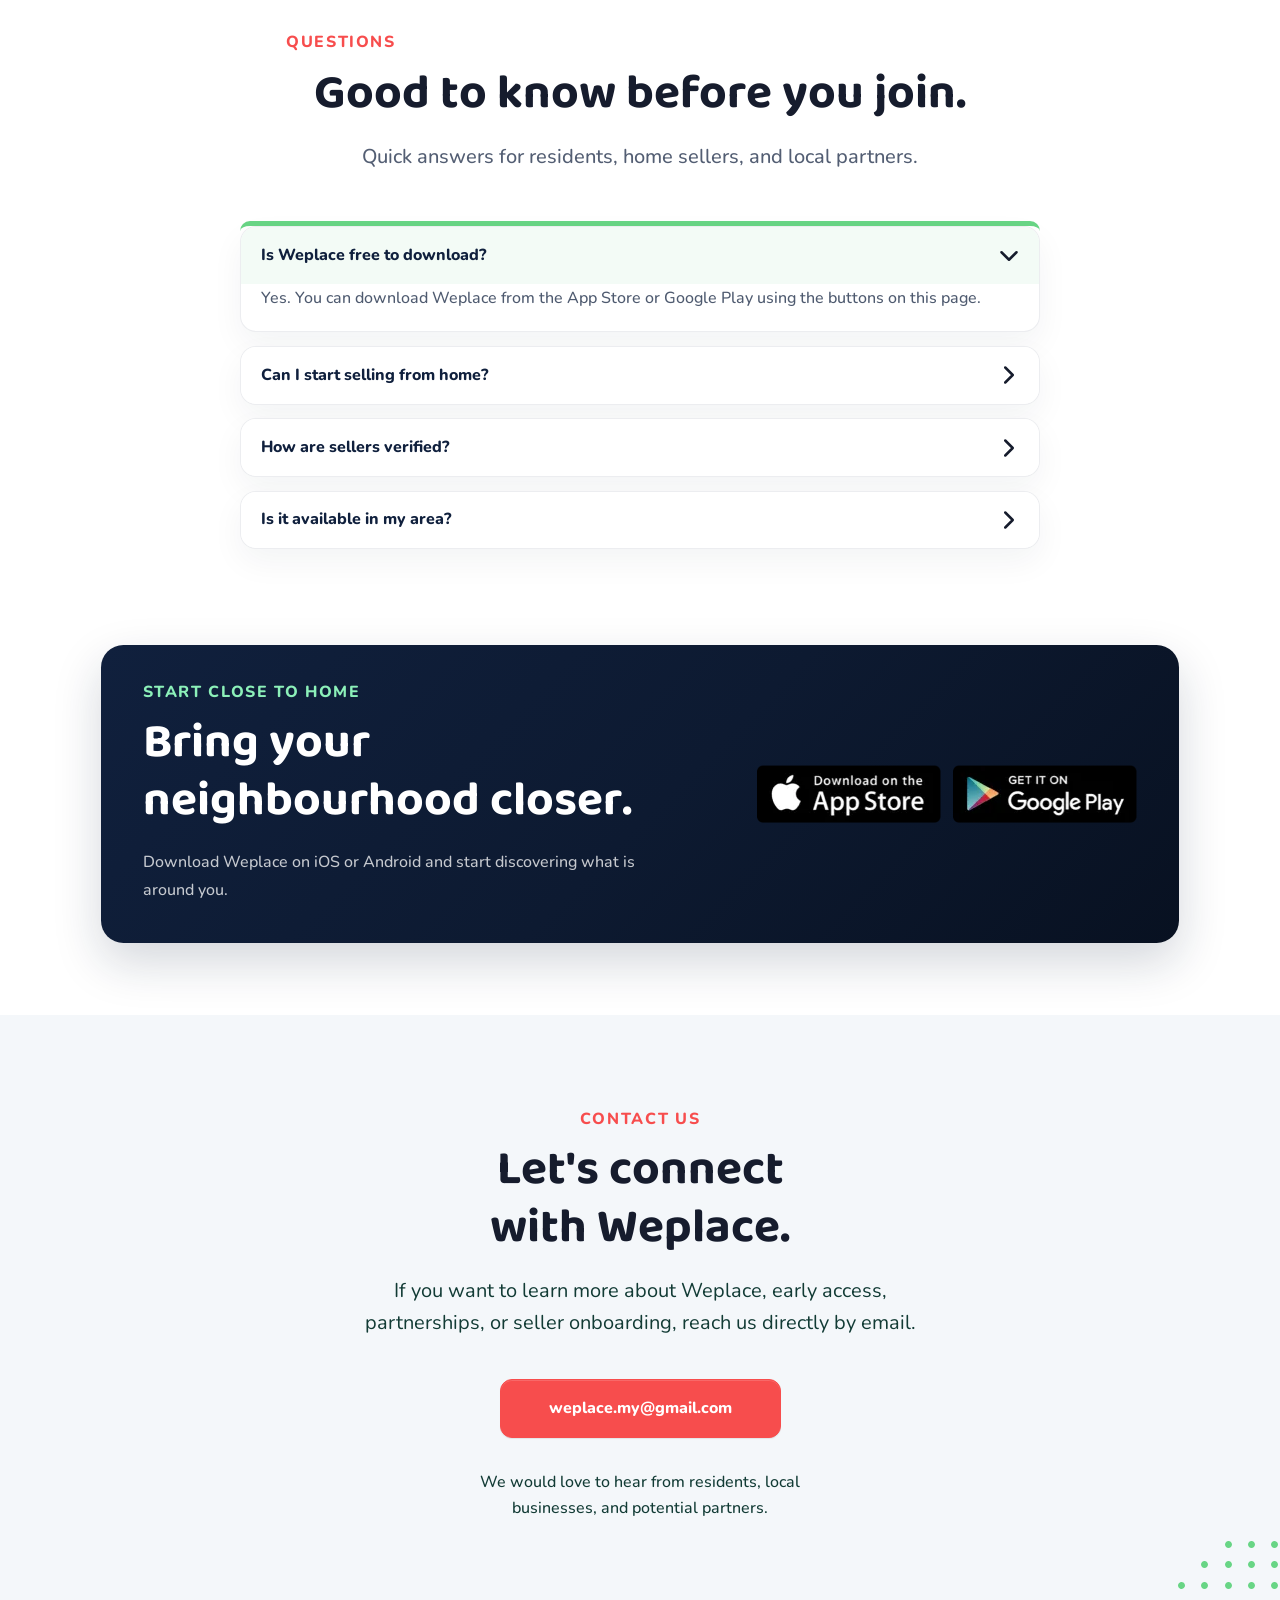
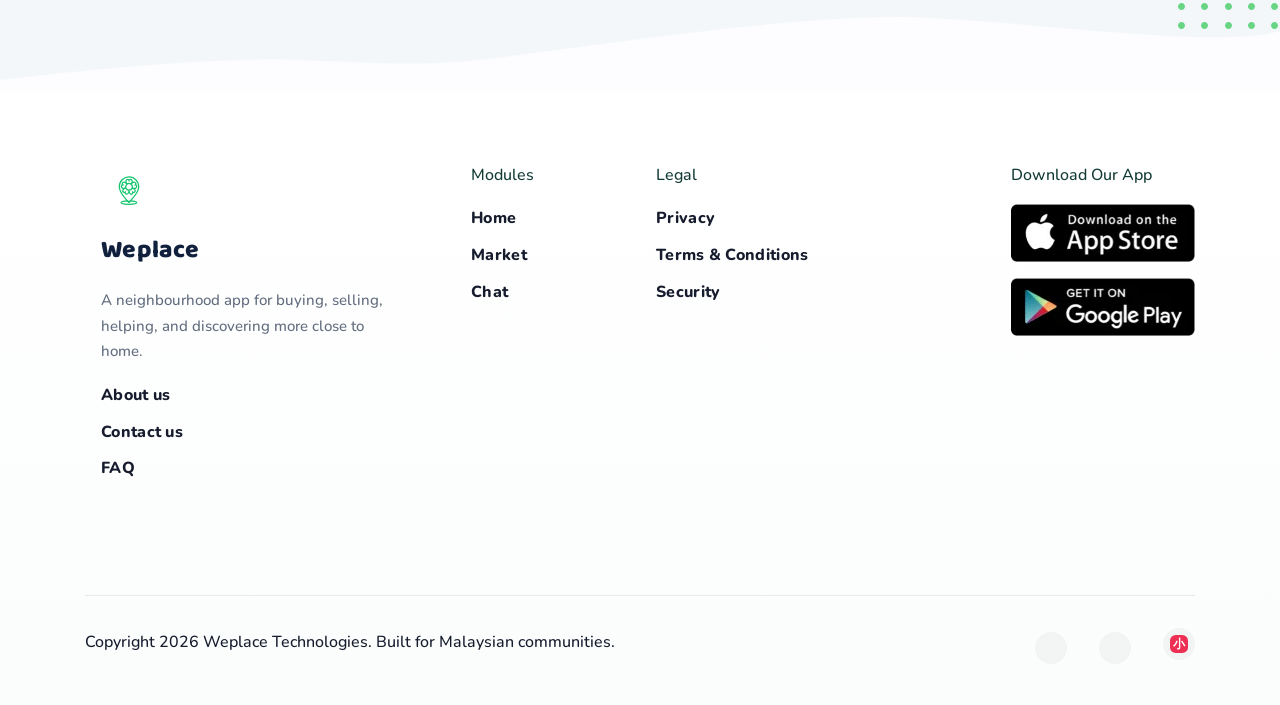
==== commit f40da2d6: "update" ====
--- a/index.html
+++ b/index.html
@@ -509,7 +509,7 @@
     <script src="vendors/lodash/lodash.min.js"></script>
     <script src="assets/js/theme.js"></script>
     <script src="assets/js/index.js?v=20261110-1"></script>
-    <script src="assets/js/widget.js?v=20261110-2" data-tenant="weplace"
+    <script src="assets/js/widget.js?v=20261110-3" data-tenant="weplace"
       data-endpoint="https://n8n.shincy.my/webhook/support-web" data-bot-name="Bloomy" defer></script>
   </body>
 
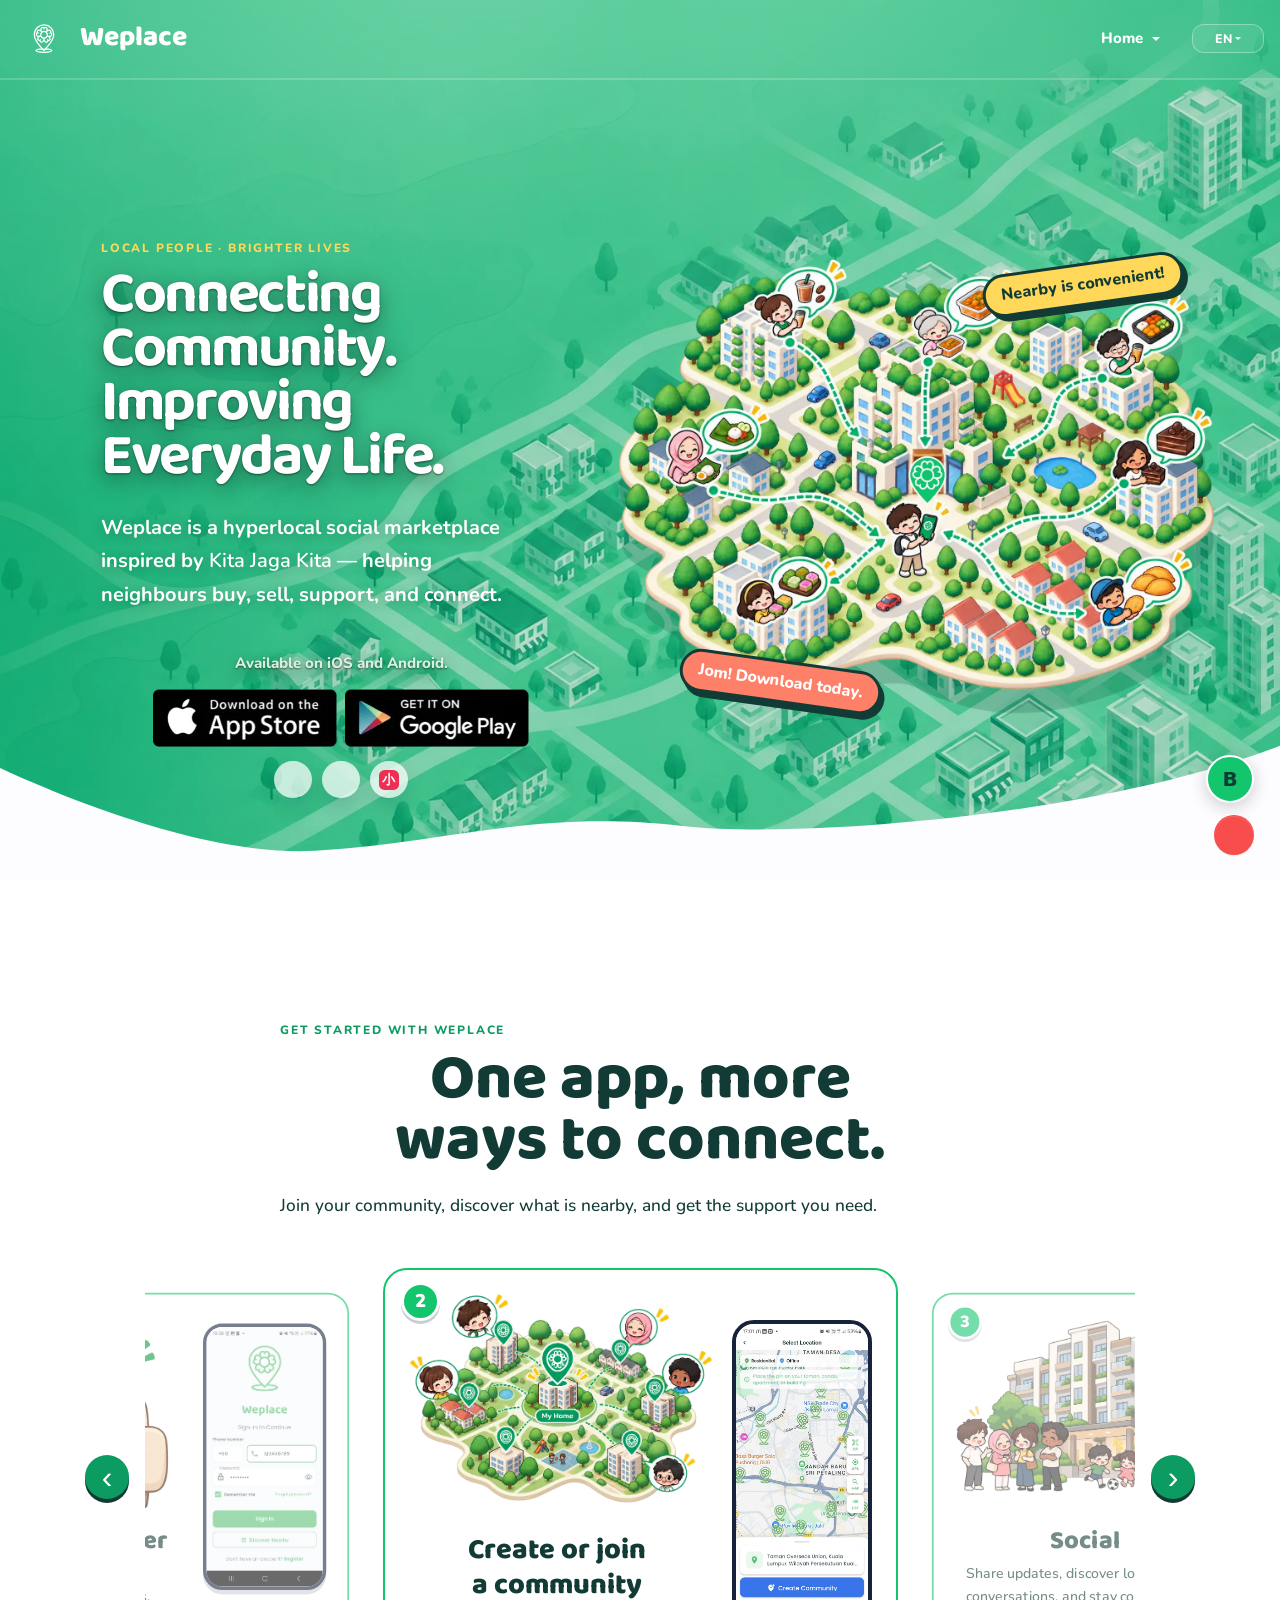
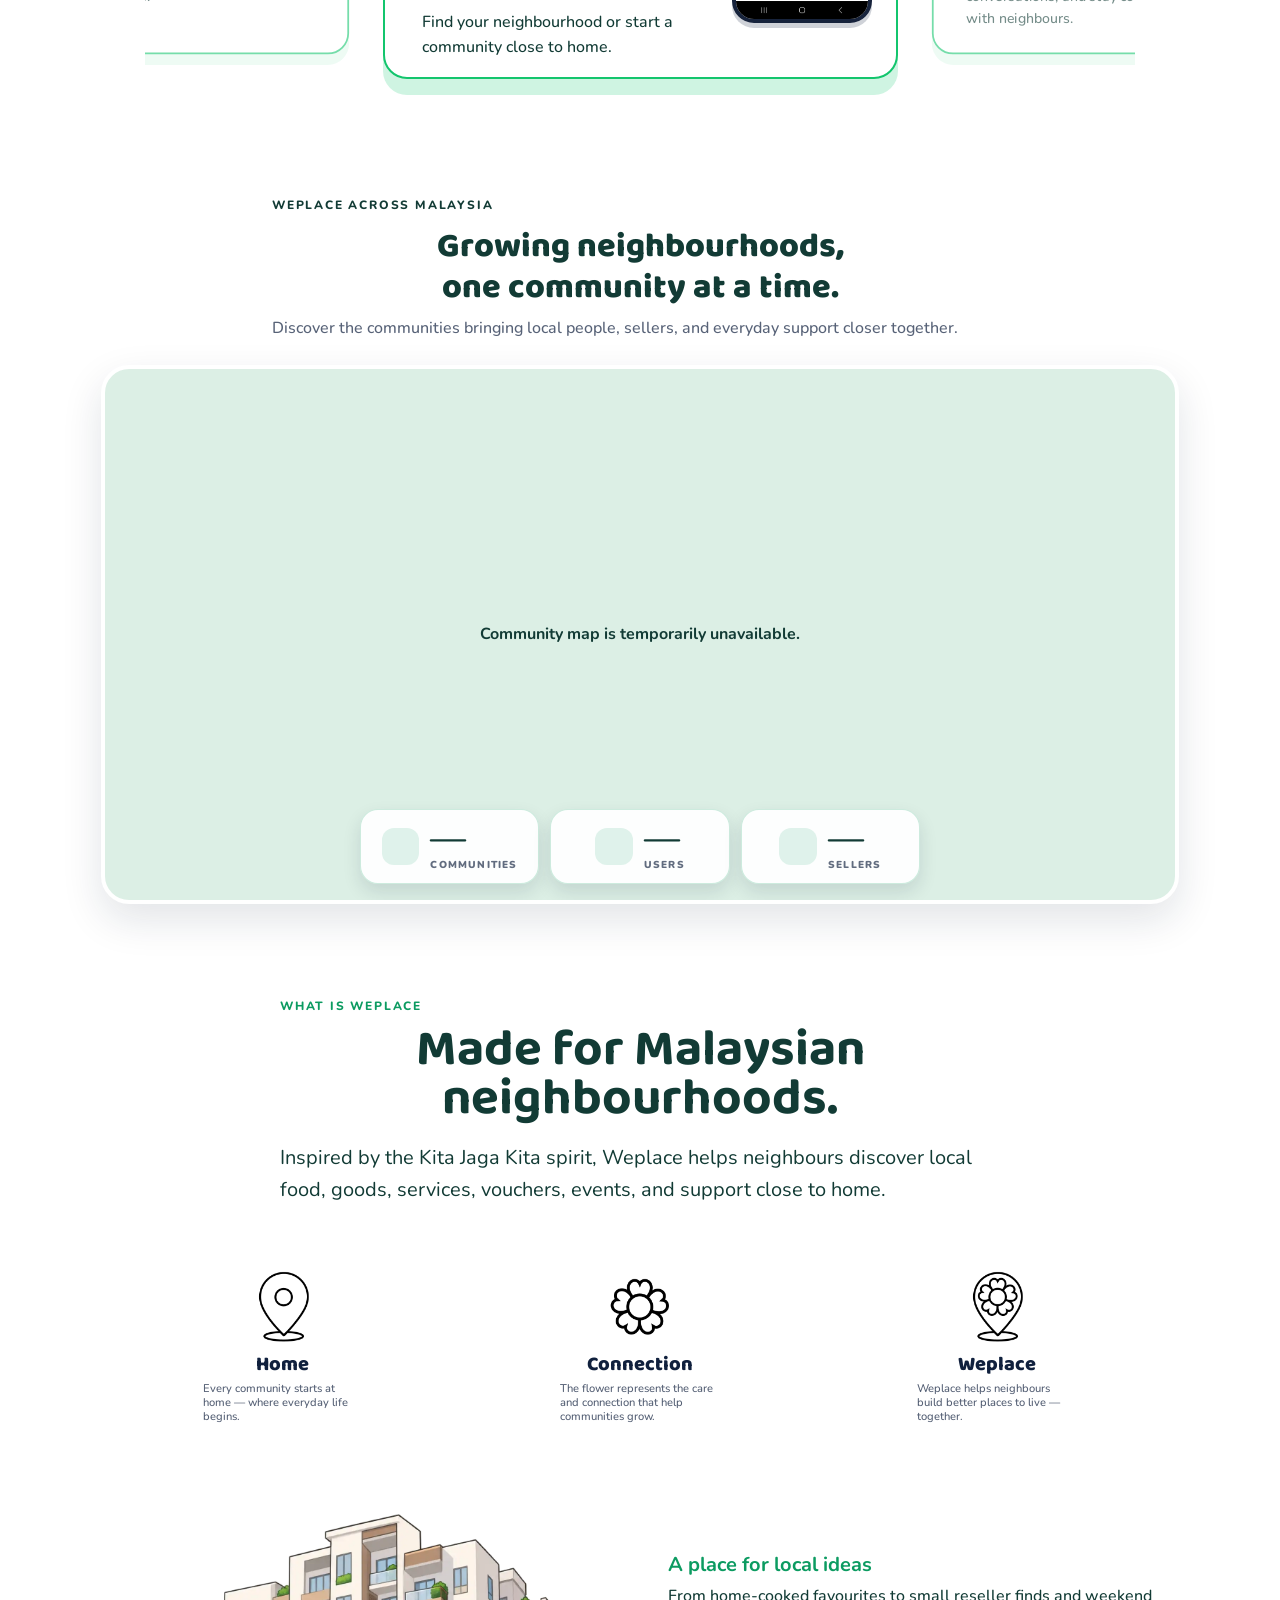
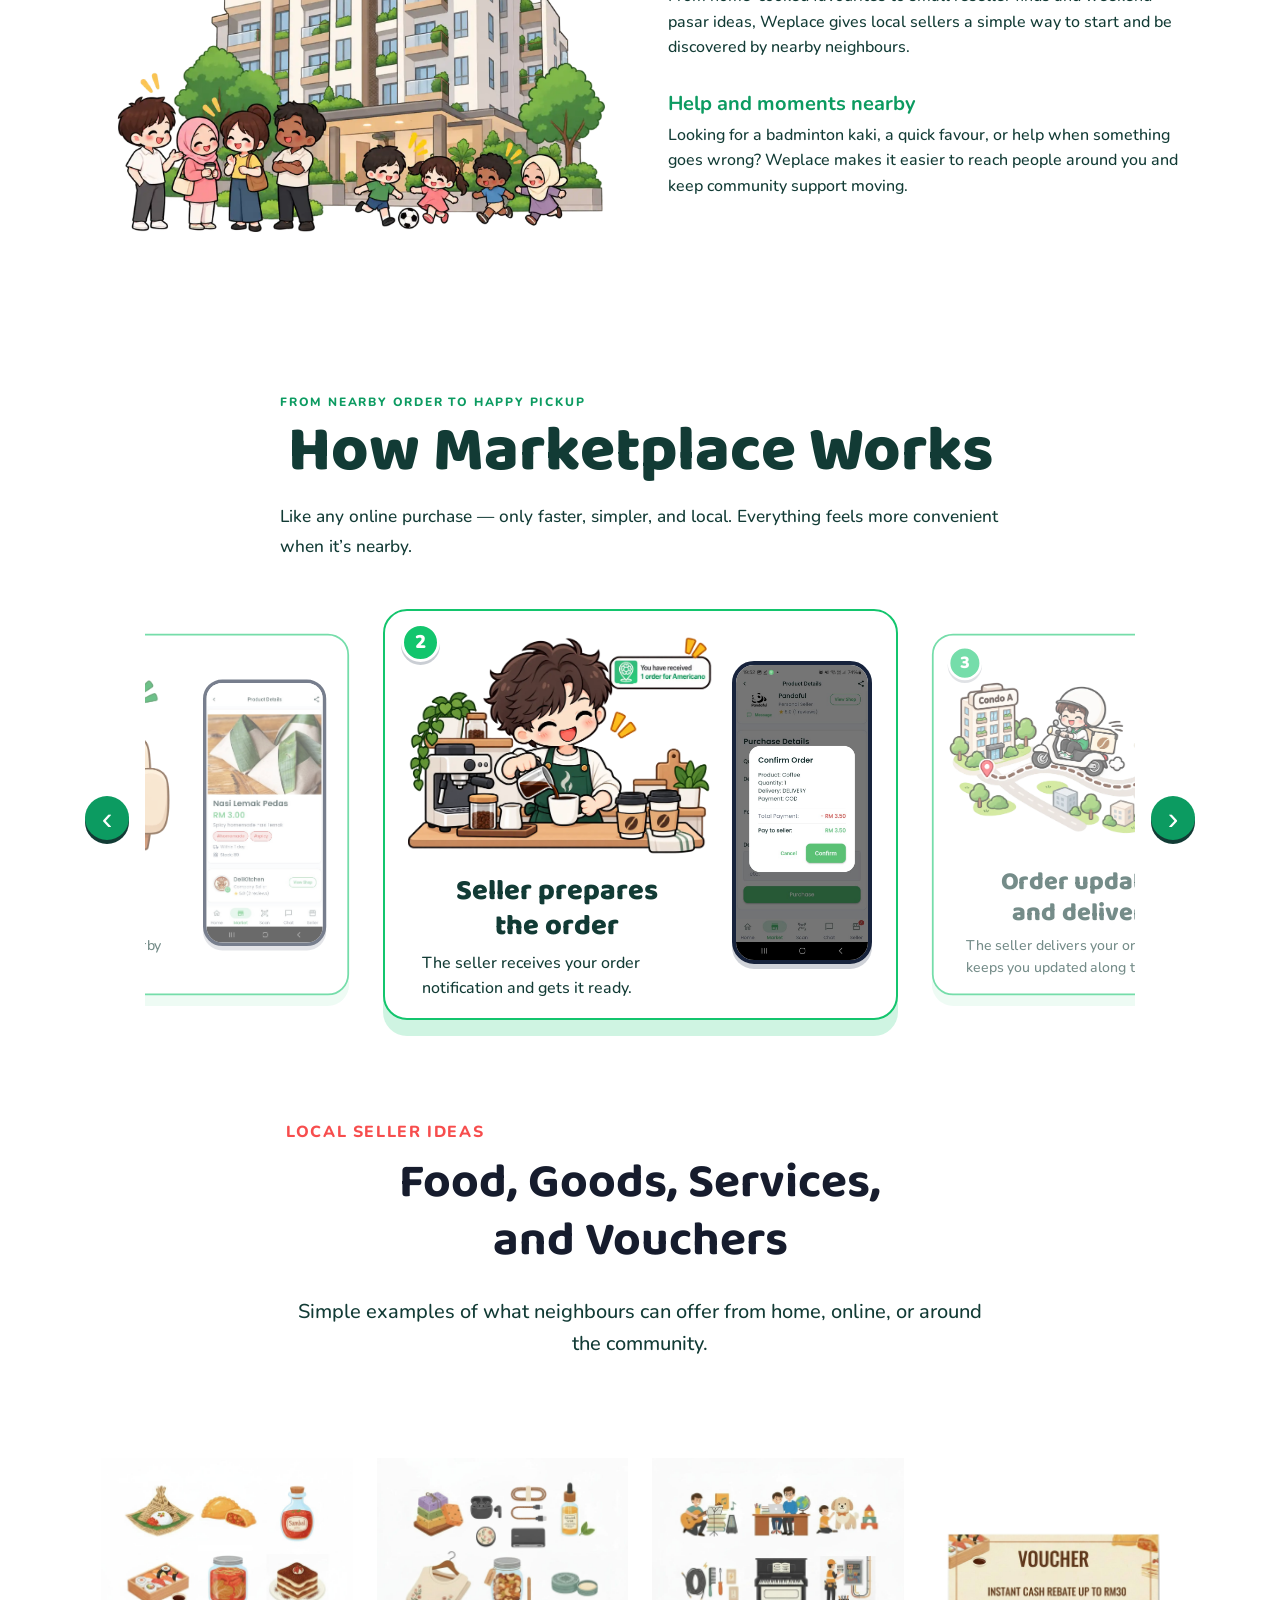
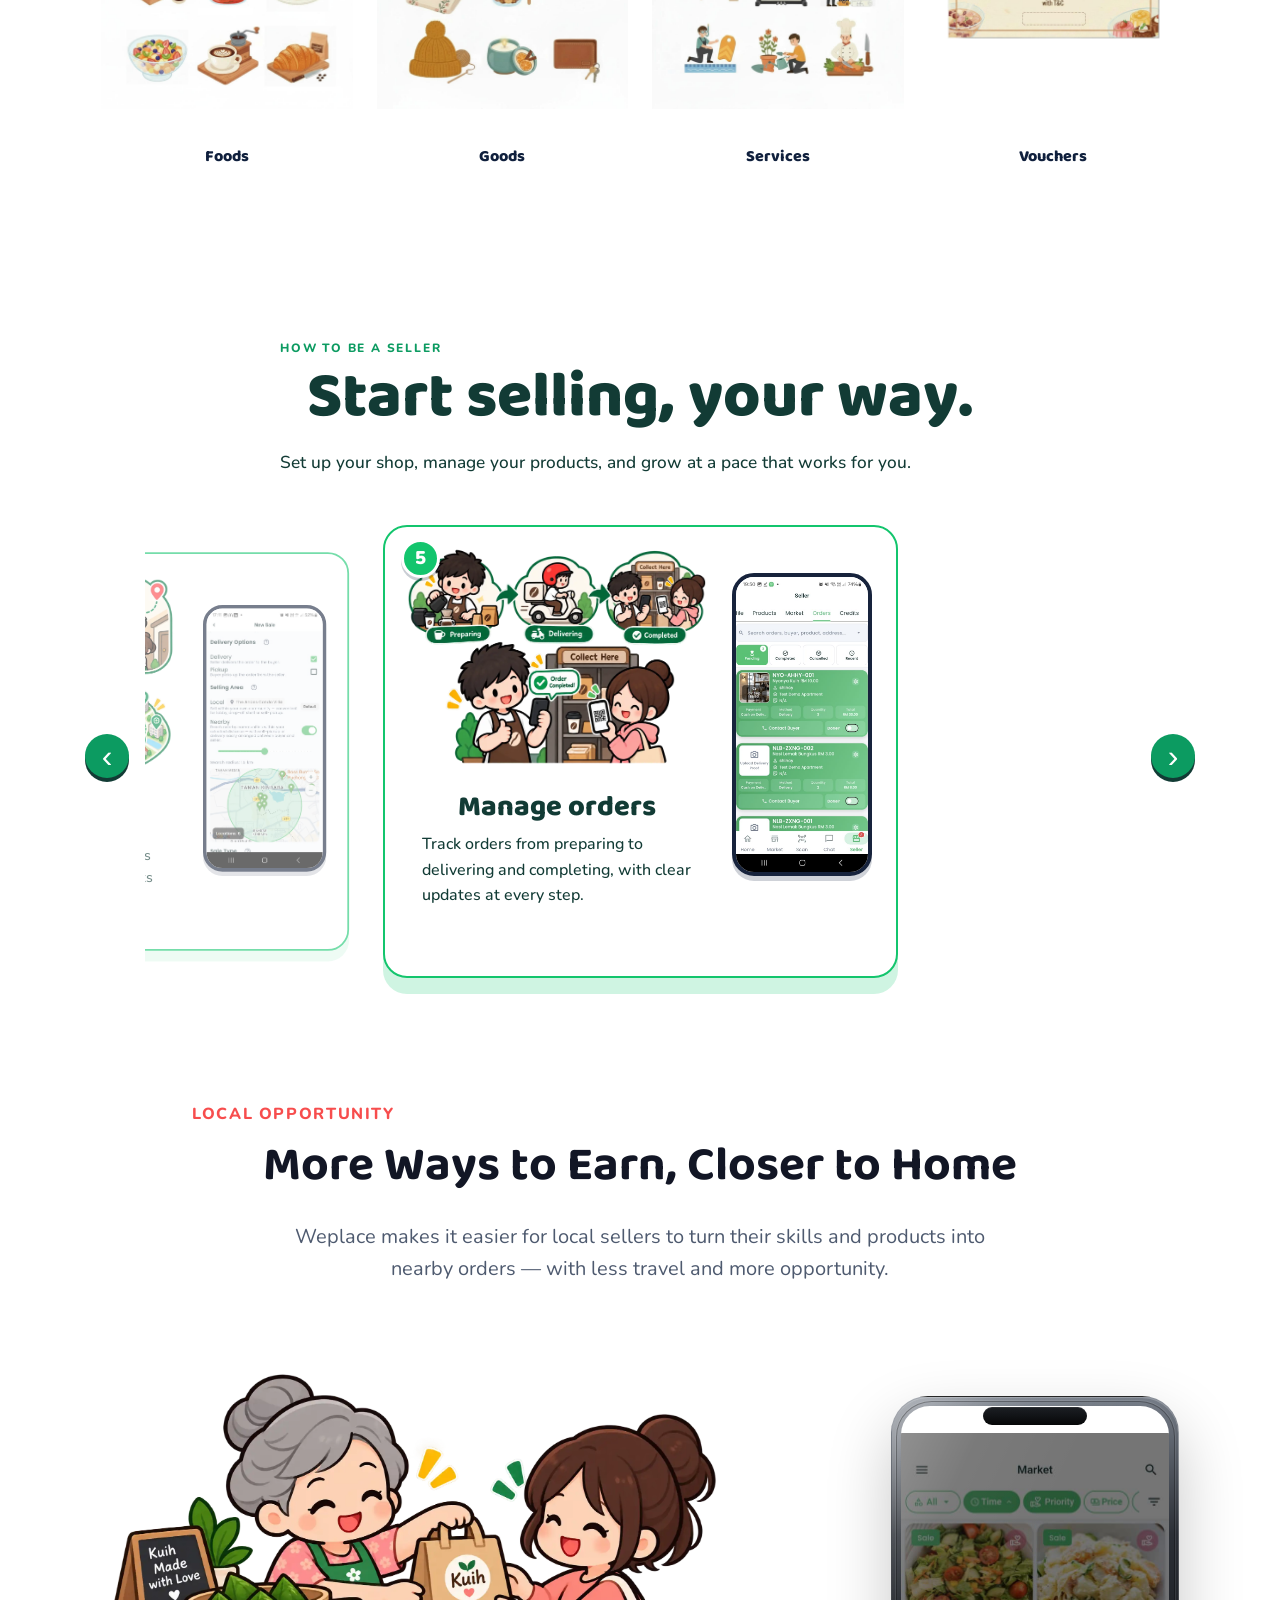
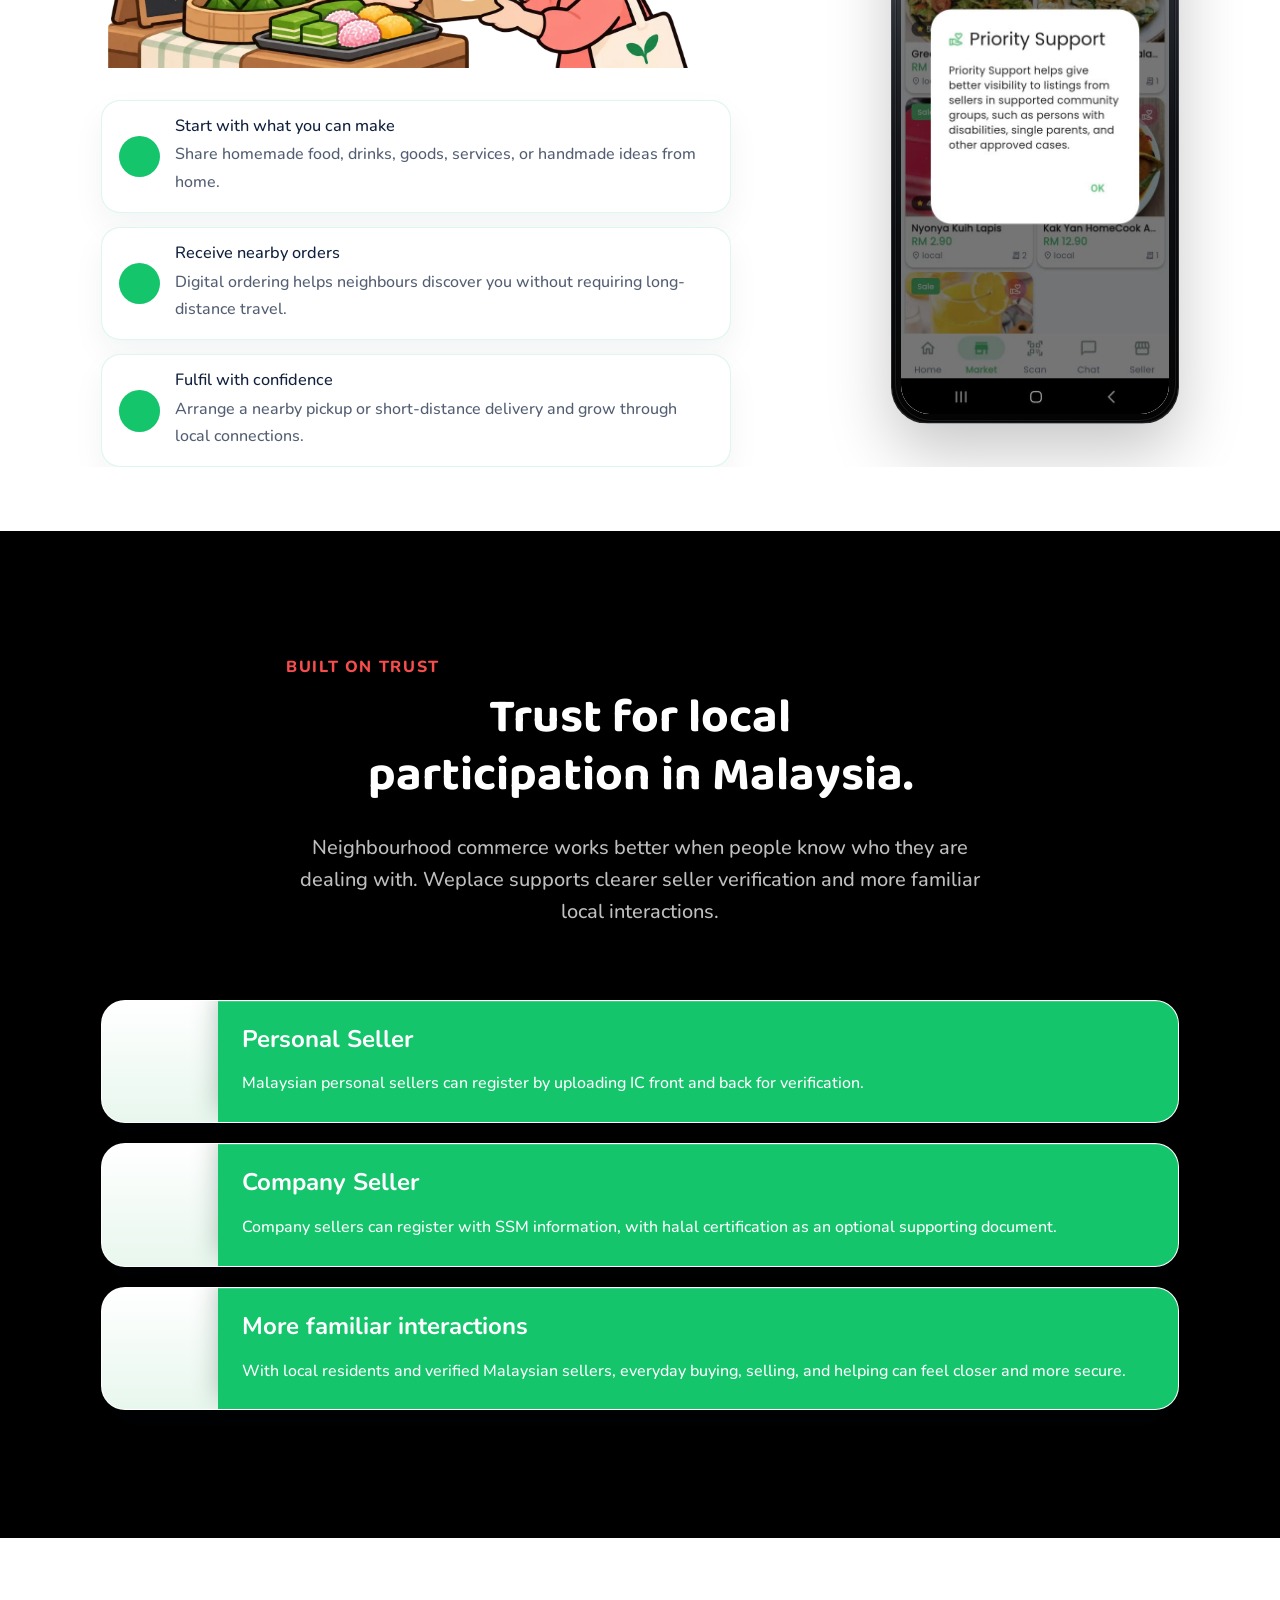
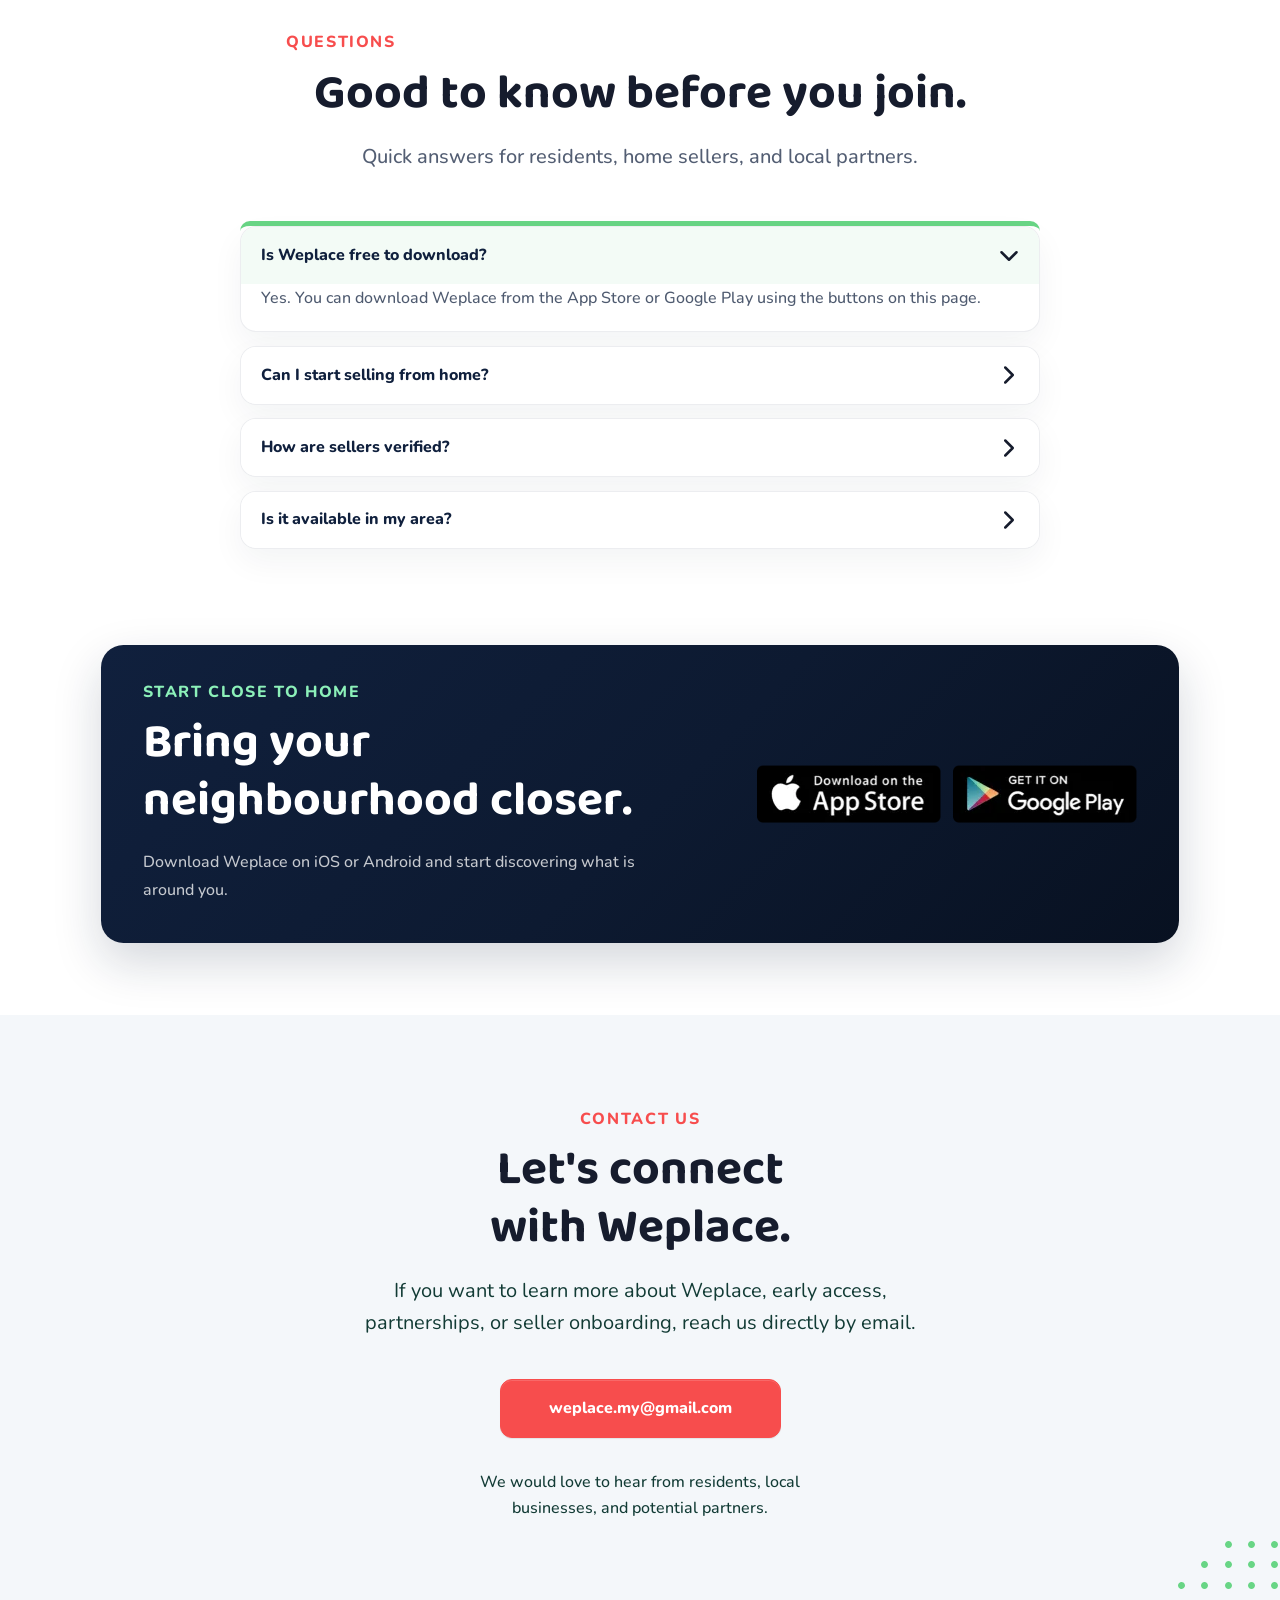
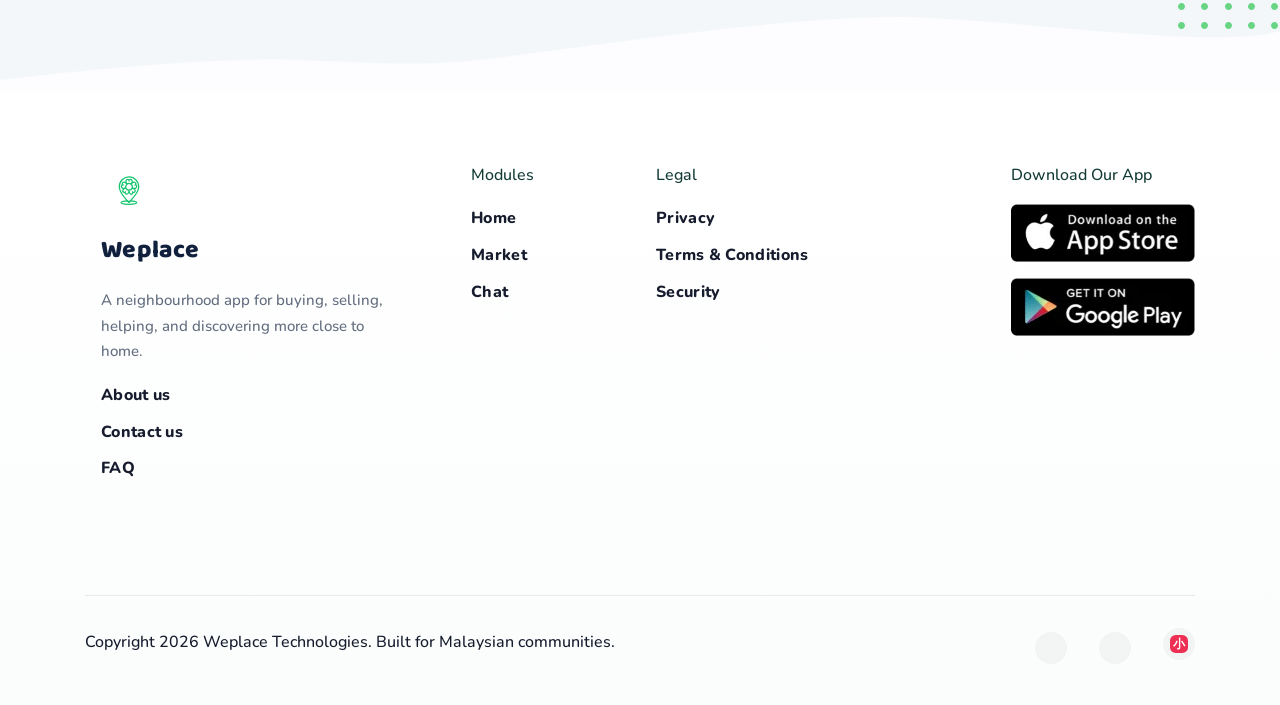
==== commit 525c550c: "update" ====
--- a/index.html
+++ b/index.html
@@ -509,7 +509,7 @@
     <script src="vendors/lodash/lodash.min.js"></script>
     <script src="assets/js/theme.js"></script>
     <script src="assets/js/index.js?v=20261110-1"></script>
-    <script src="assets/js/widget.js?v=20261110-3" data-tenant="weplace"
+    <script src="assets/js/widget.js?v=20261110-4" data-tenant="weplace"
       data-endpoint="https://n8n.shincy.my/webhook/support-web" data-bot-name="Bloomy" defer></script>
   </body>
 
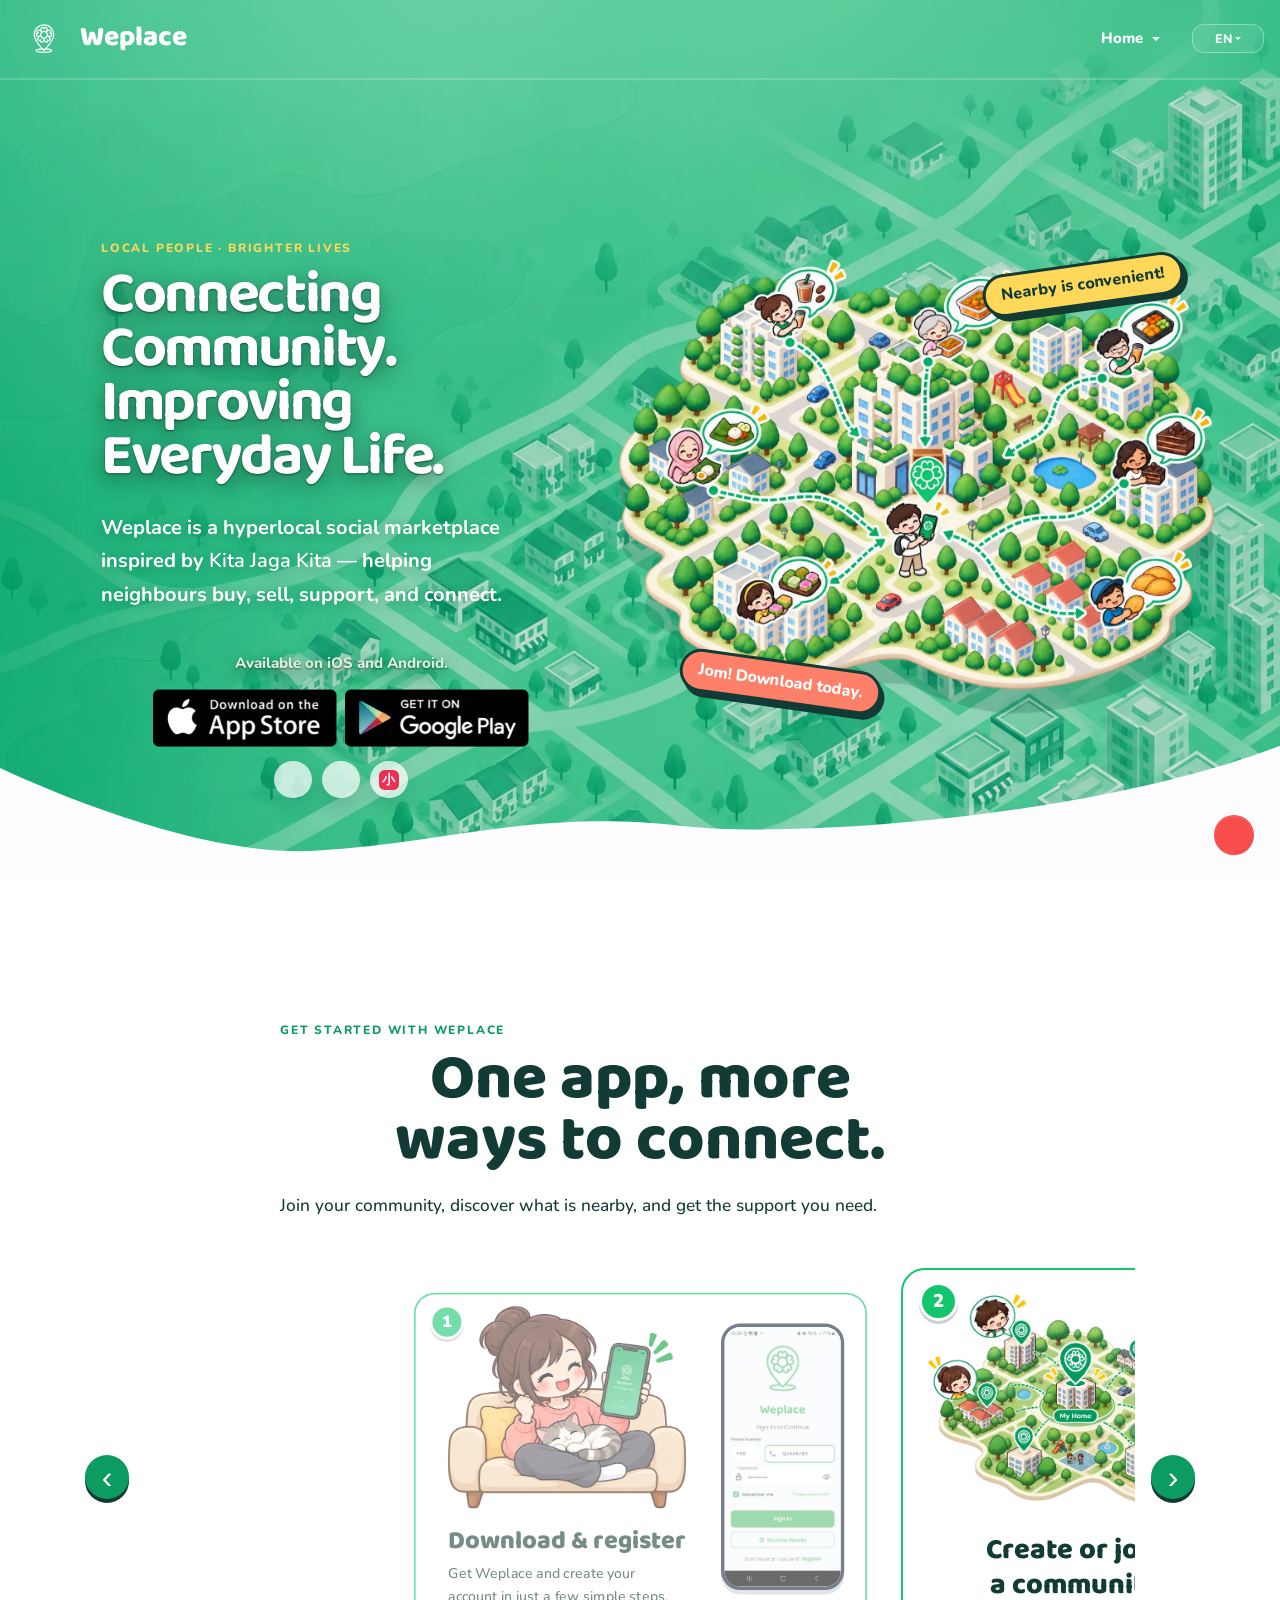
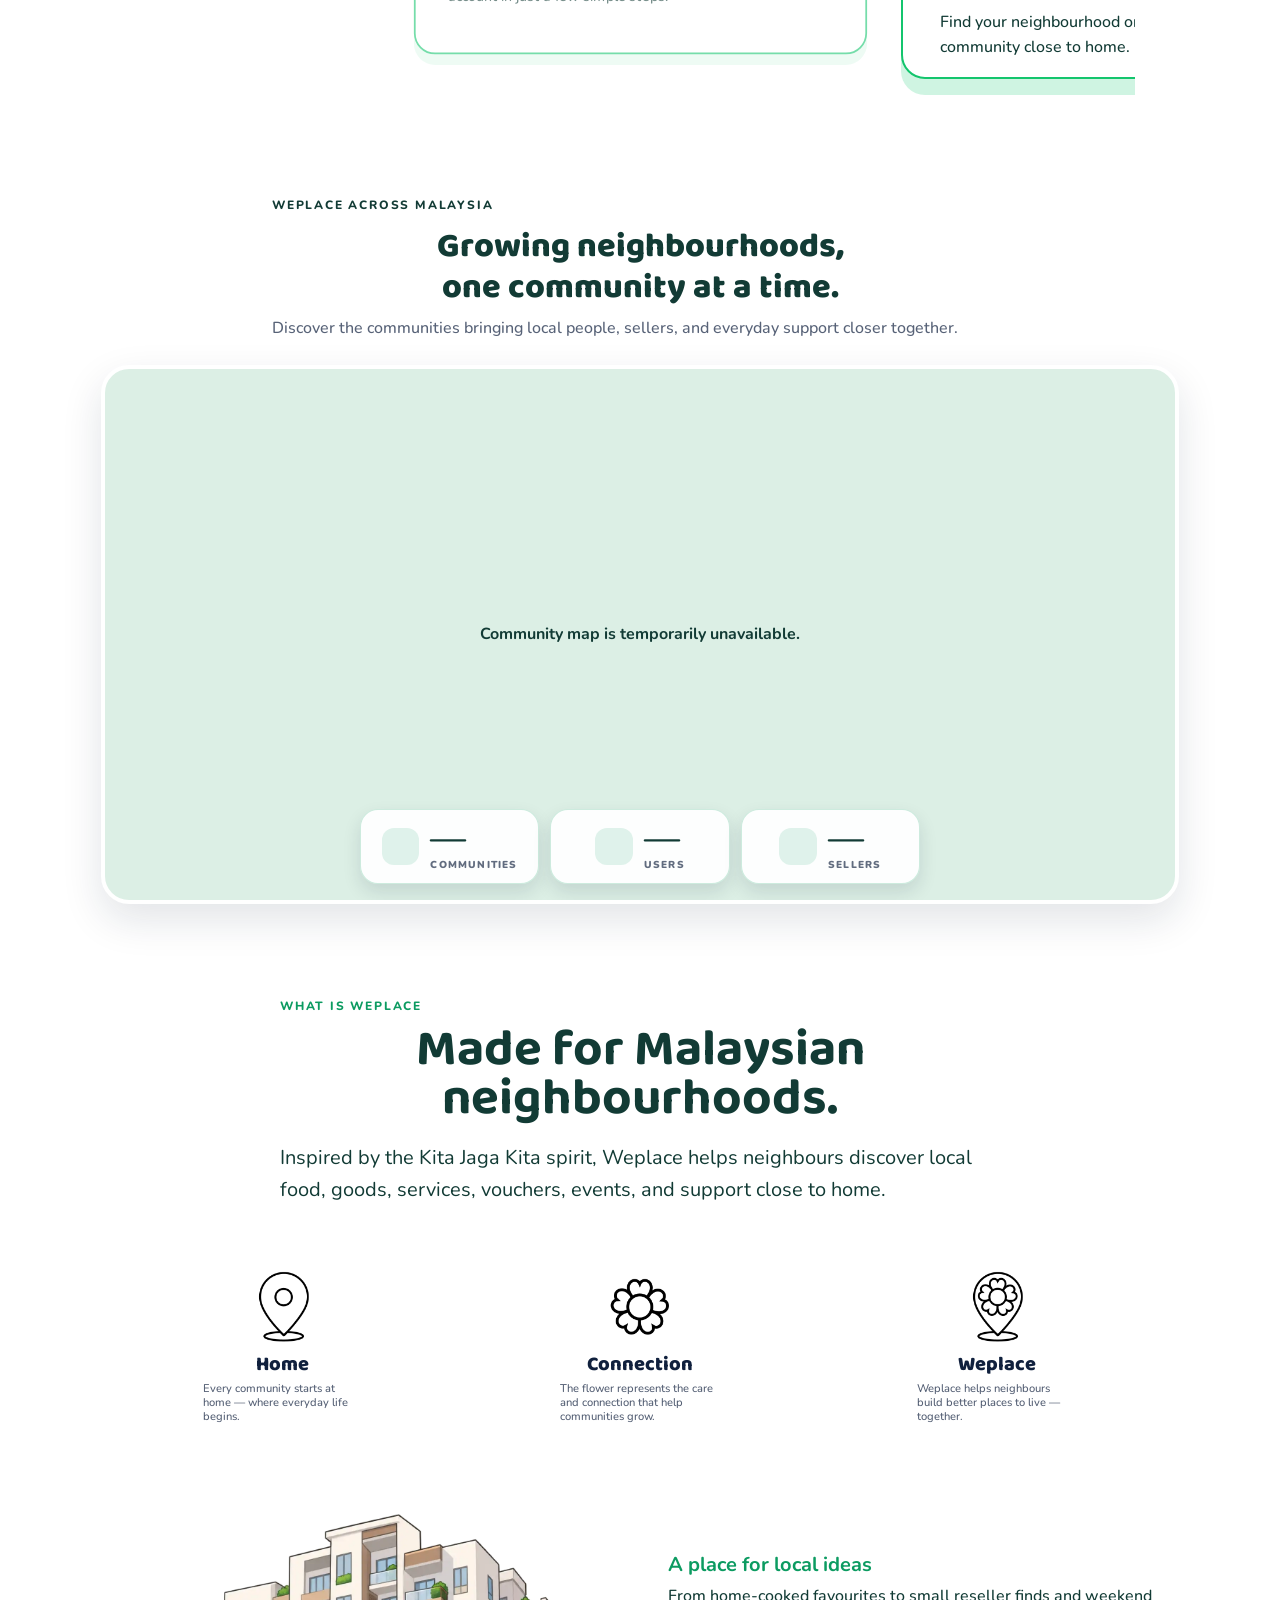
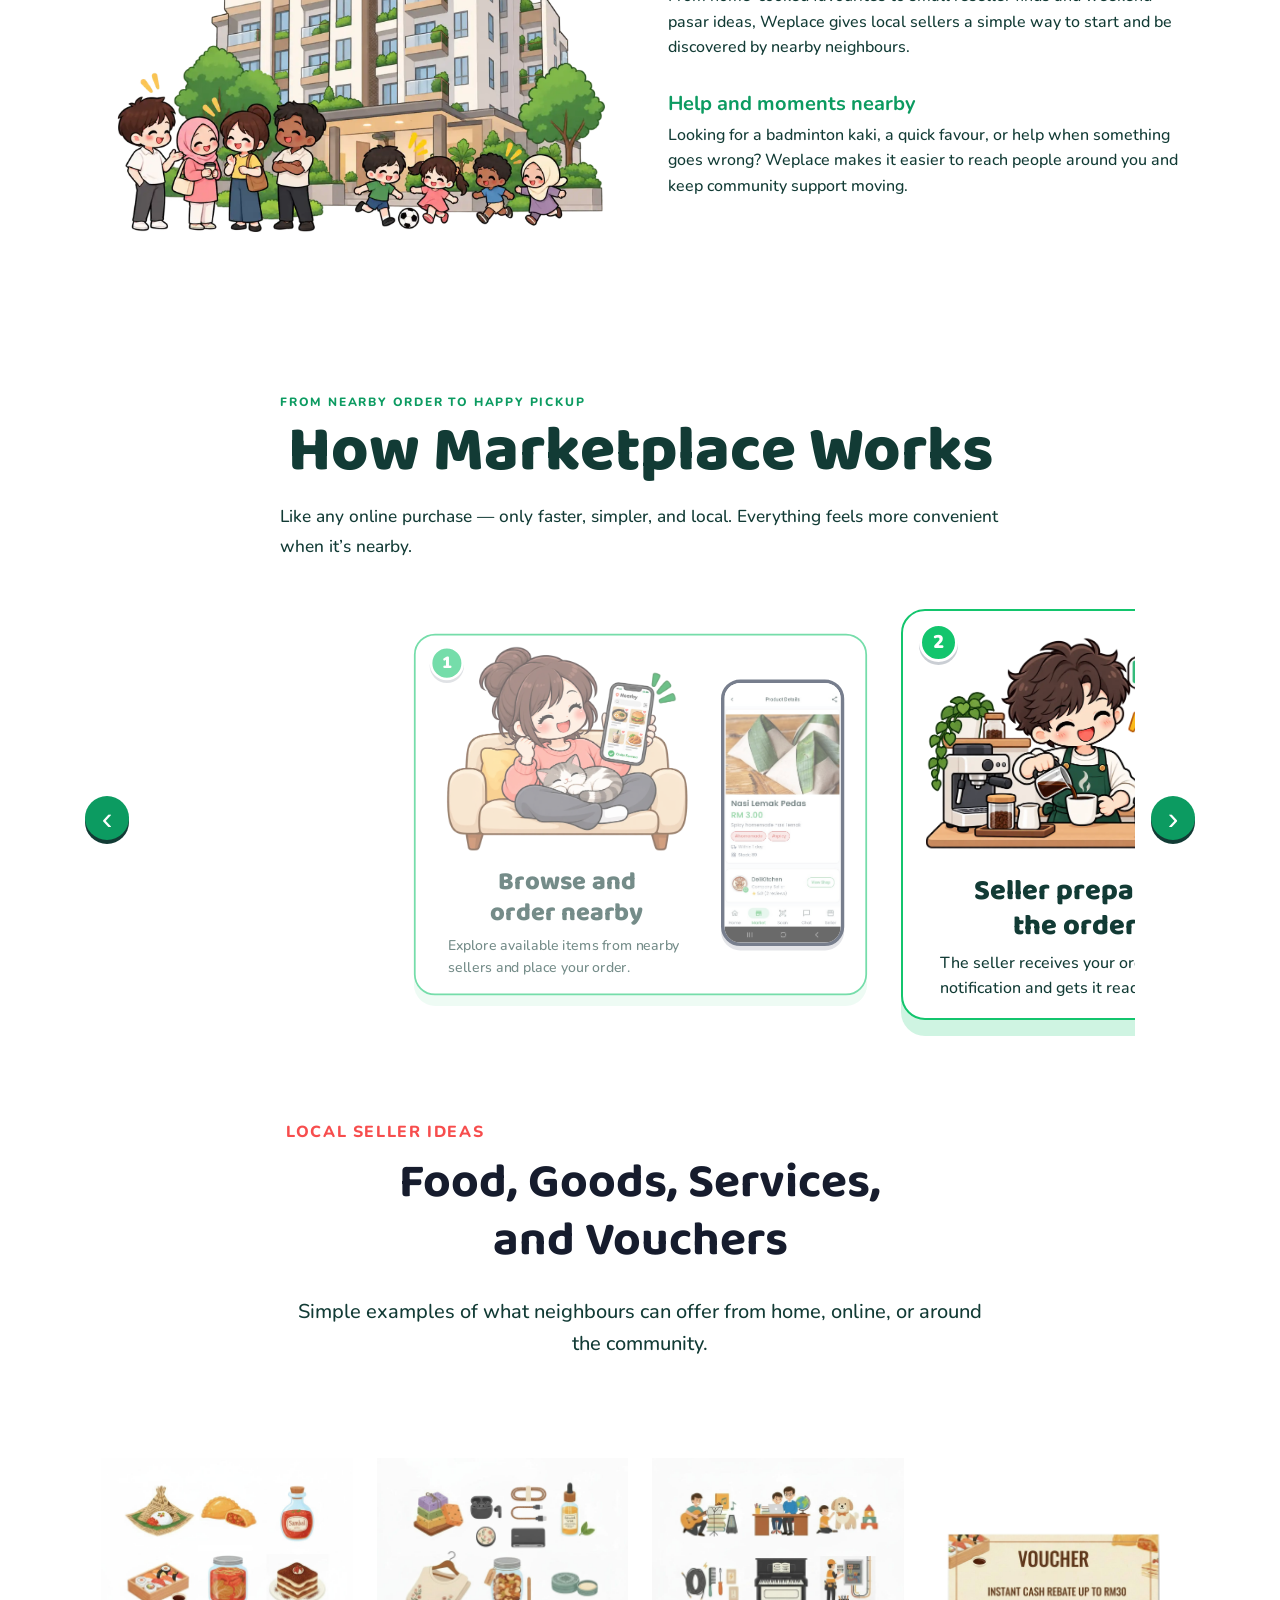
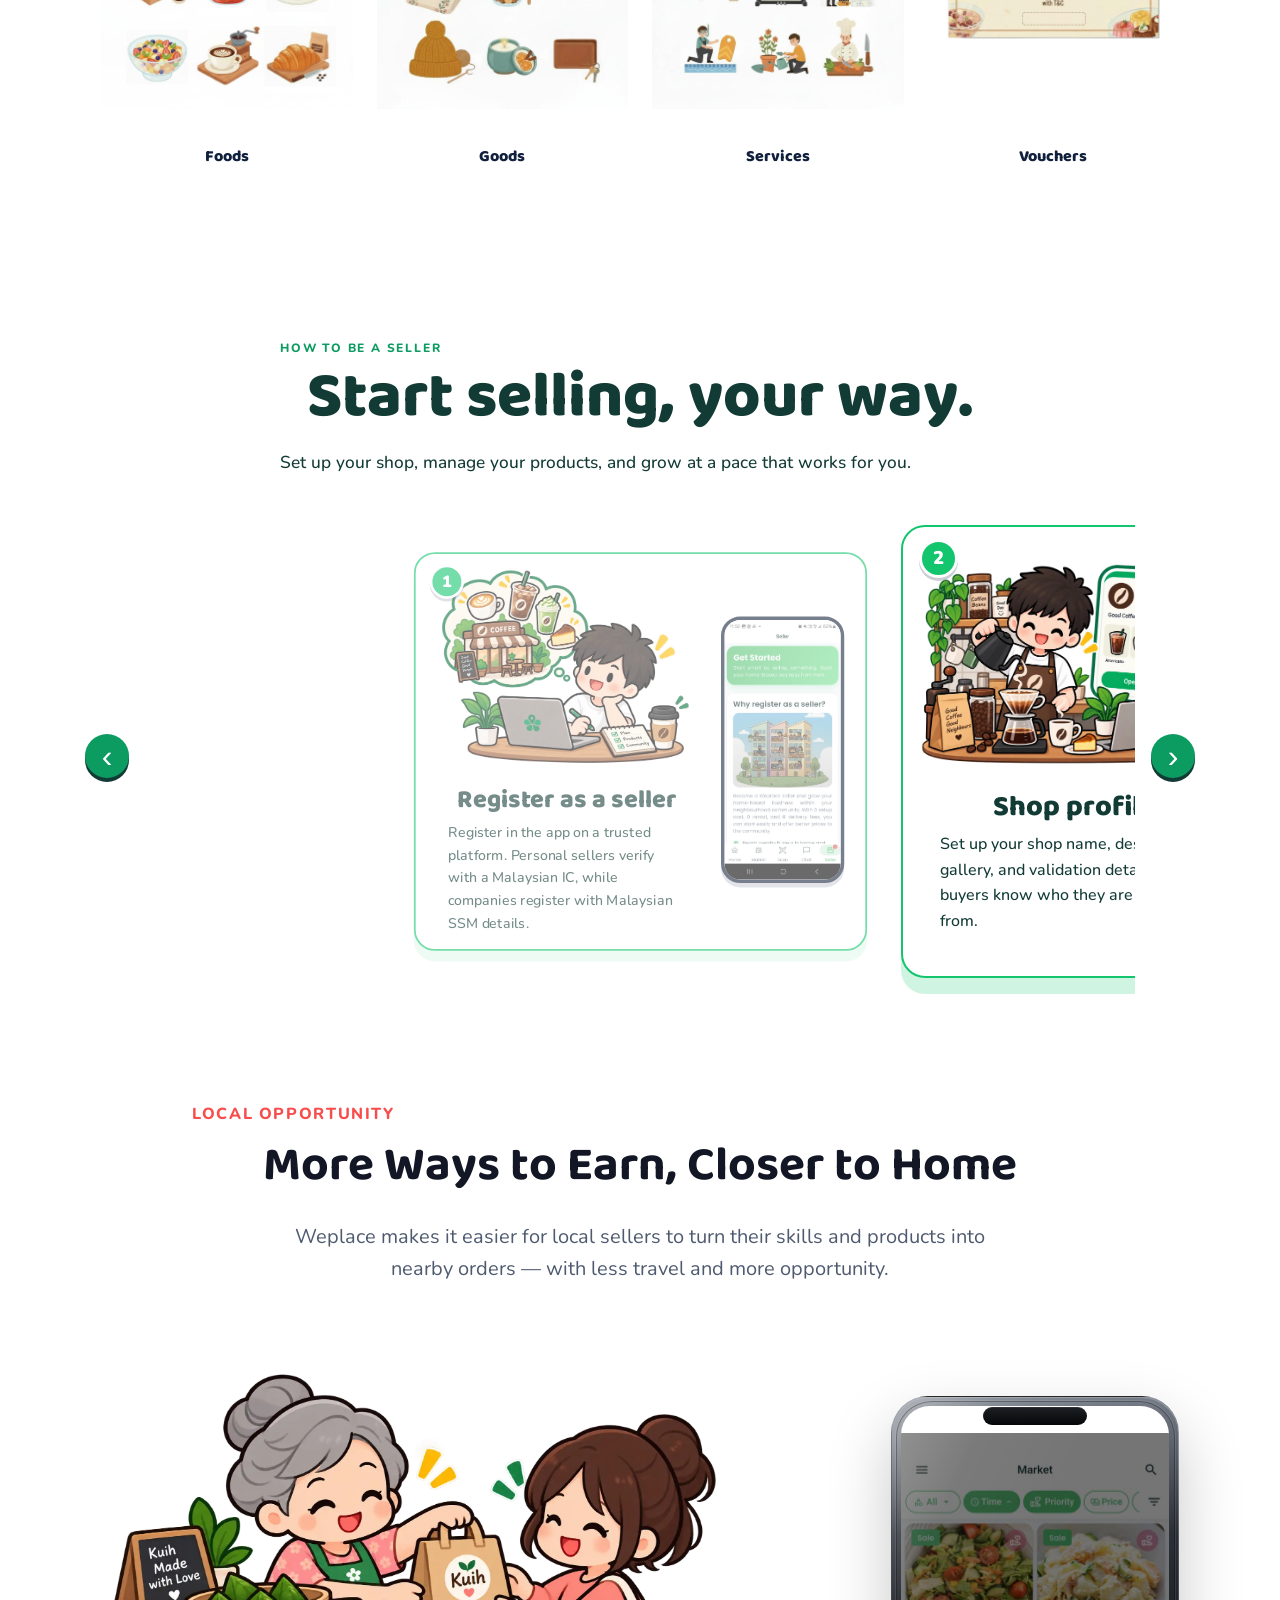
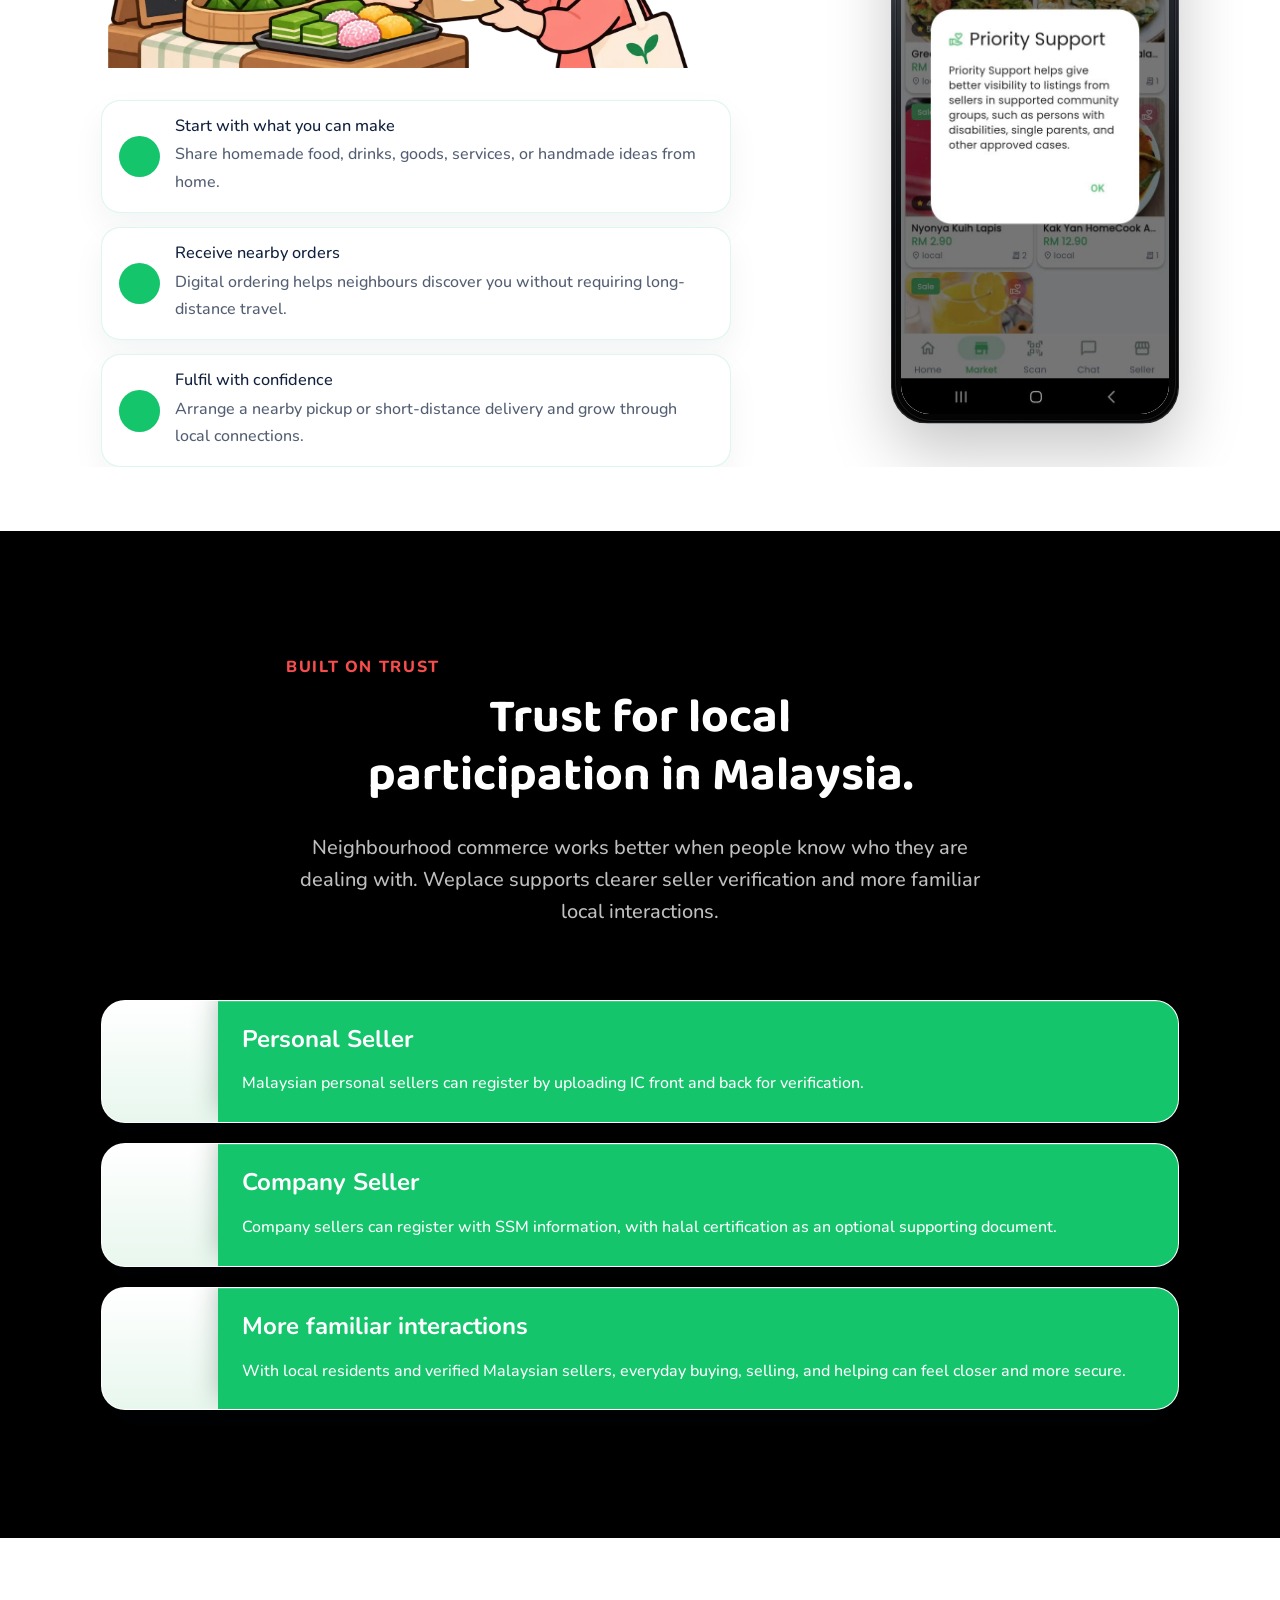
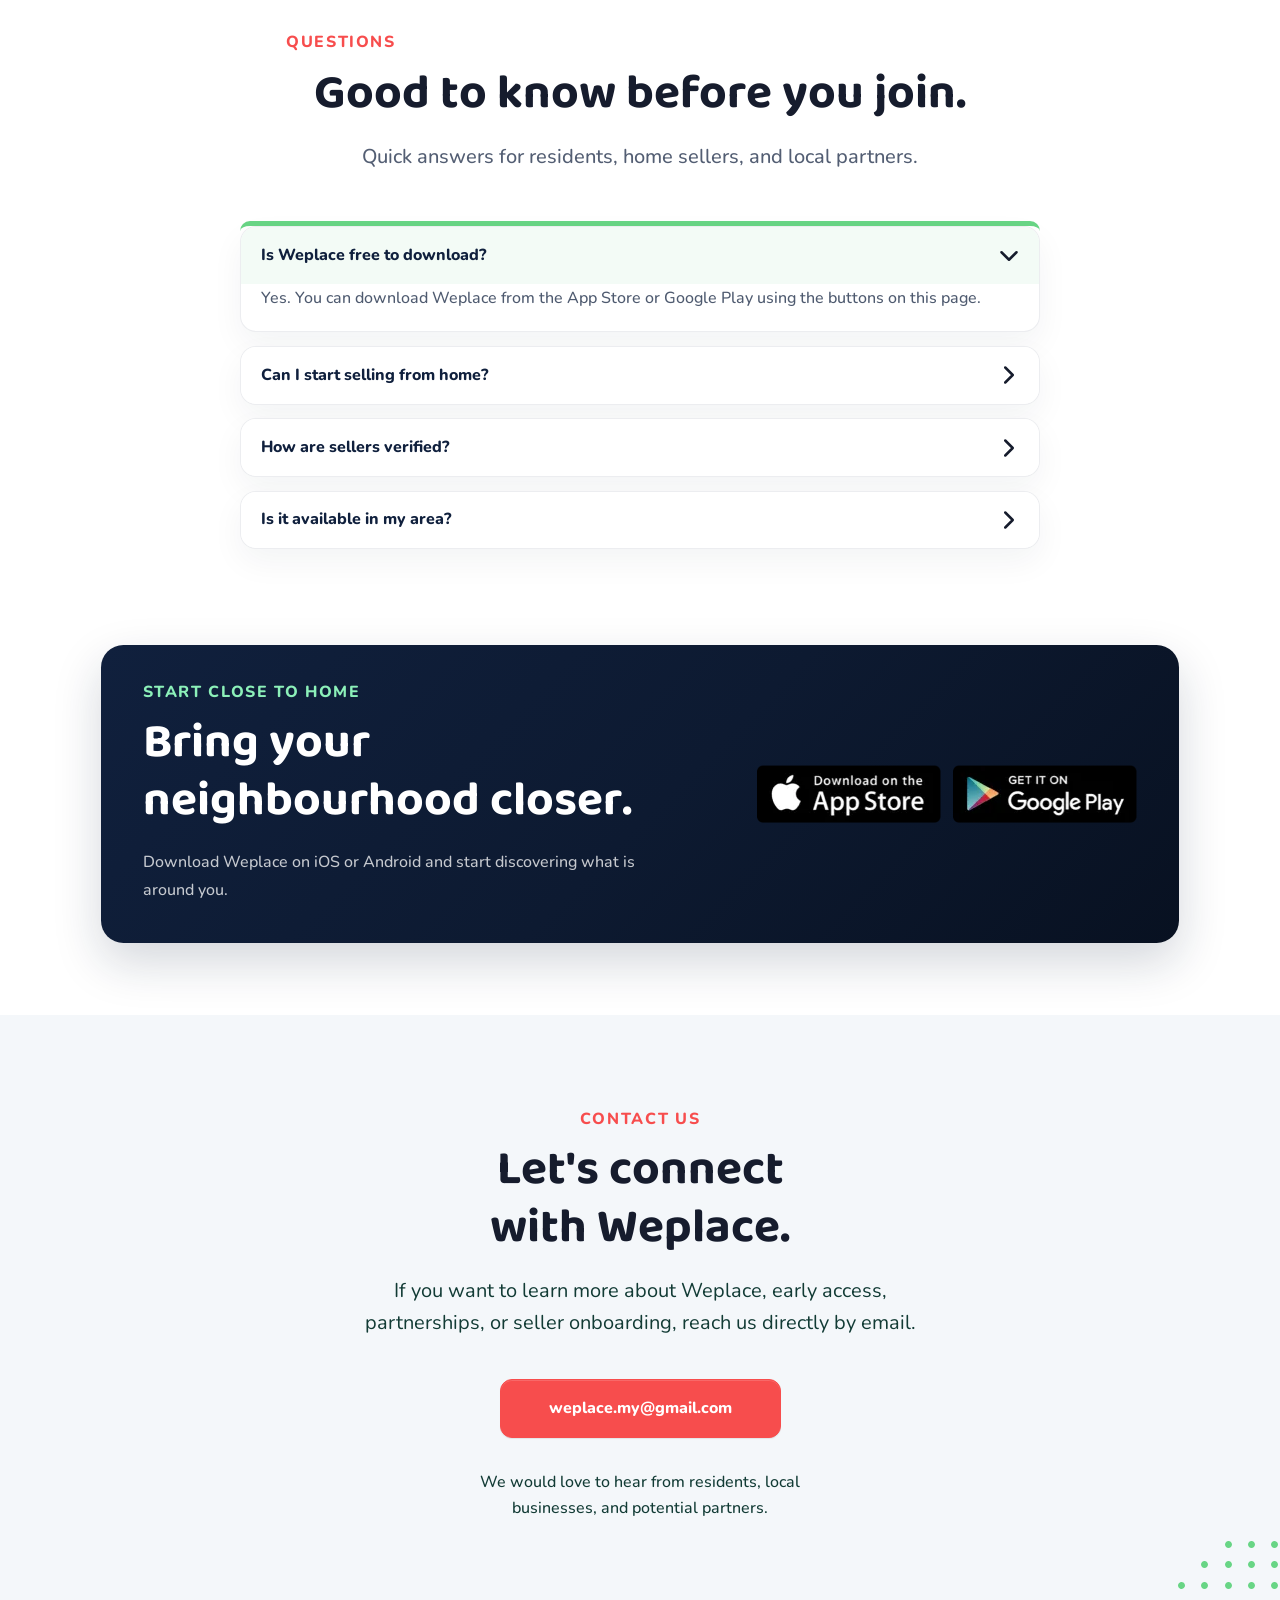
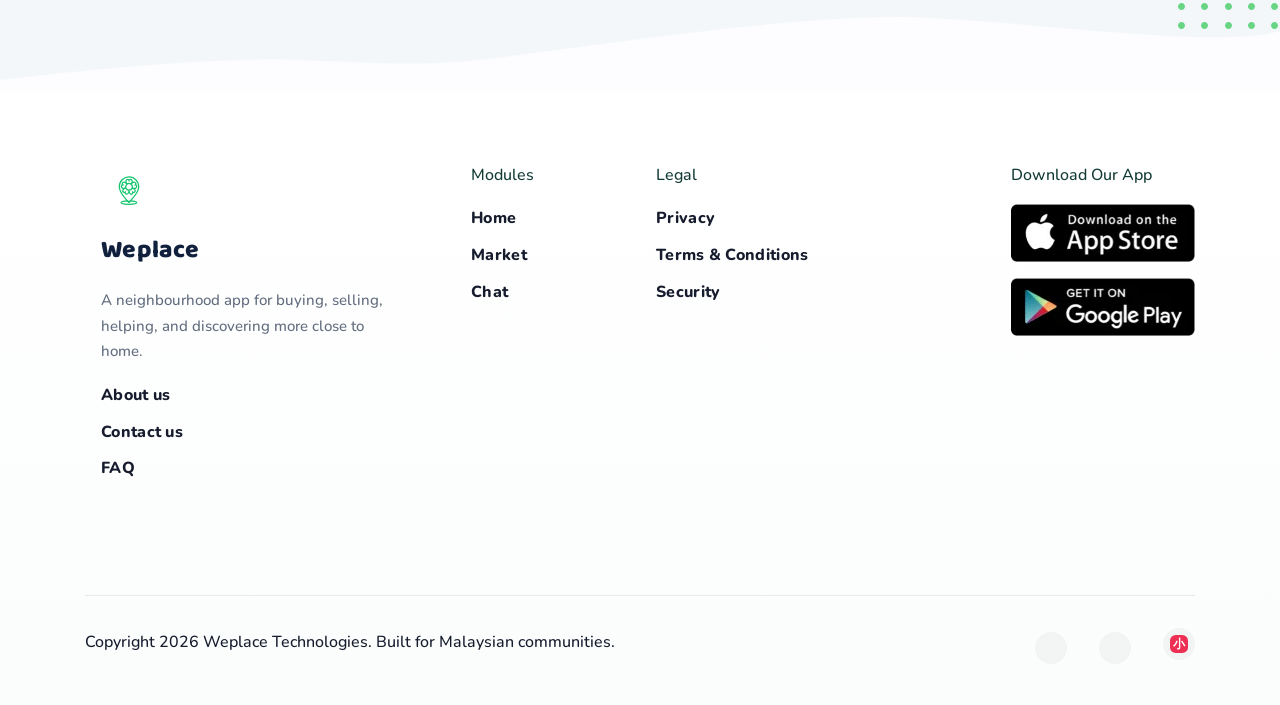
==== commit 8b1c88e9: "update" ====
--- a/index.html
+++ b/index.html
@@ -79,7 +79,7 @@
     <link href="https://fonts.googleapis.com/css2?family=Baloo+Bhaijaan+2:wght@600;700;800&family=Nunito:wght@400;500;600;700;800&display=swap" rel="stylesheet">
     <link href="assets/css/theme.min.css" rel="stylesheet" id="style-default">
     <link href="assets/css/user-rtl.min.css" rel="stylesheet" id="user-style-rtl">
-    <link href="assets/css/user.css?v=20260527-4" rel="stylesheet" id="user-style-default">
+    <link href="assets/css/user.css?v=20261110-1" rel="stylesheet" id="user-style-default">
     <link rel="stylesheet" href="https://unicons.iconscout.com/release/v4.0.8/css/line.css">
   </head>
 
@@ -508,9 +508,9 @@
     <script src="vendors/swiper/swiper-bundle.min.js"></script>
     <script src="vendors/lodash/lodash.min.js"></script>
     <script src="assets/js/theme.js"></script>
-    <script src="assets/js/index.js?v=20261110-1"></script>
-    <script src="assets/js/widget.js?v=20261110-4" data-tenant="weplace"
-      data-endpoint="https://n8n.shincy.my/webhook/support-web" data-bot-name="Bloomy" defer></script>
+    <script src="assets/js/index.js?v=20261110-2"></script>
+    <div id="chatbot-plugin"></div>
+    <script src="https://ai.shincy.my/chatbot-assets/weplace-sheets-test/weplace-web/widget.js" defer></script>
   </body>
 
 </html>
--- a/assets/css/user.css
+++ b/assets/css/user.css
@@ -2243,6 +2243,10 @@
 }
 
 html, body, main, .content { background: #fff !important; color: var(--wp-deep); }
+
+body:has(> #chatbot-plugin[data-chatbot-mounted]) [data-scroll-top] {
+  bottom: max(5%, calc(82px + env(safe-area-inset-bottom)));
+}
 .navbar { background: rgba(12, 155, 97, .96); border-bottom: 2px solid rgba(255,255,255,.18); }
 .navbar .nav-link, .navbar .brand-name { color: #fff !important; }
 .navbar .nav-link:hover { color: var(--wp-yellow) !important; }
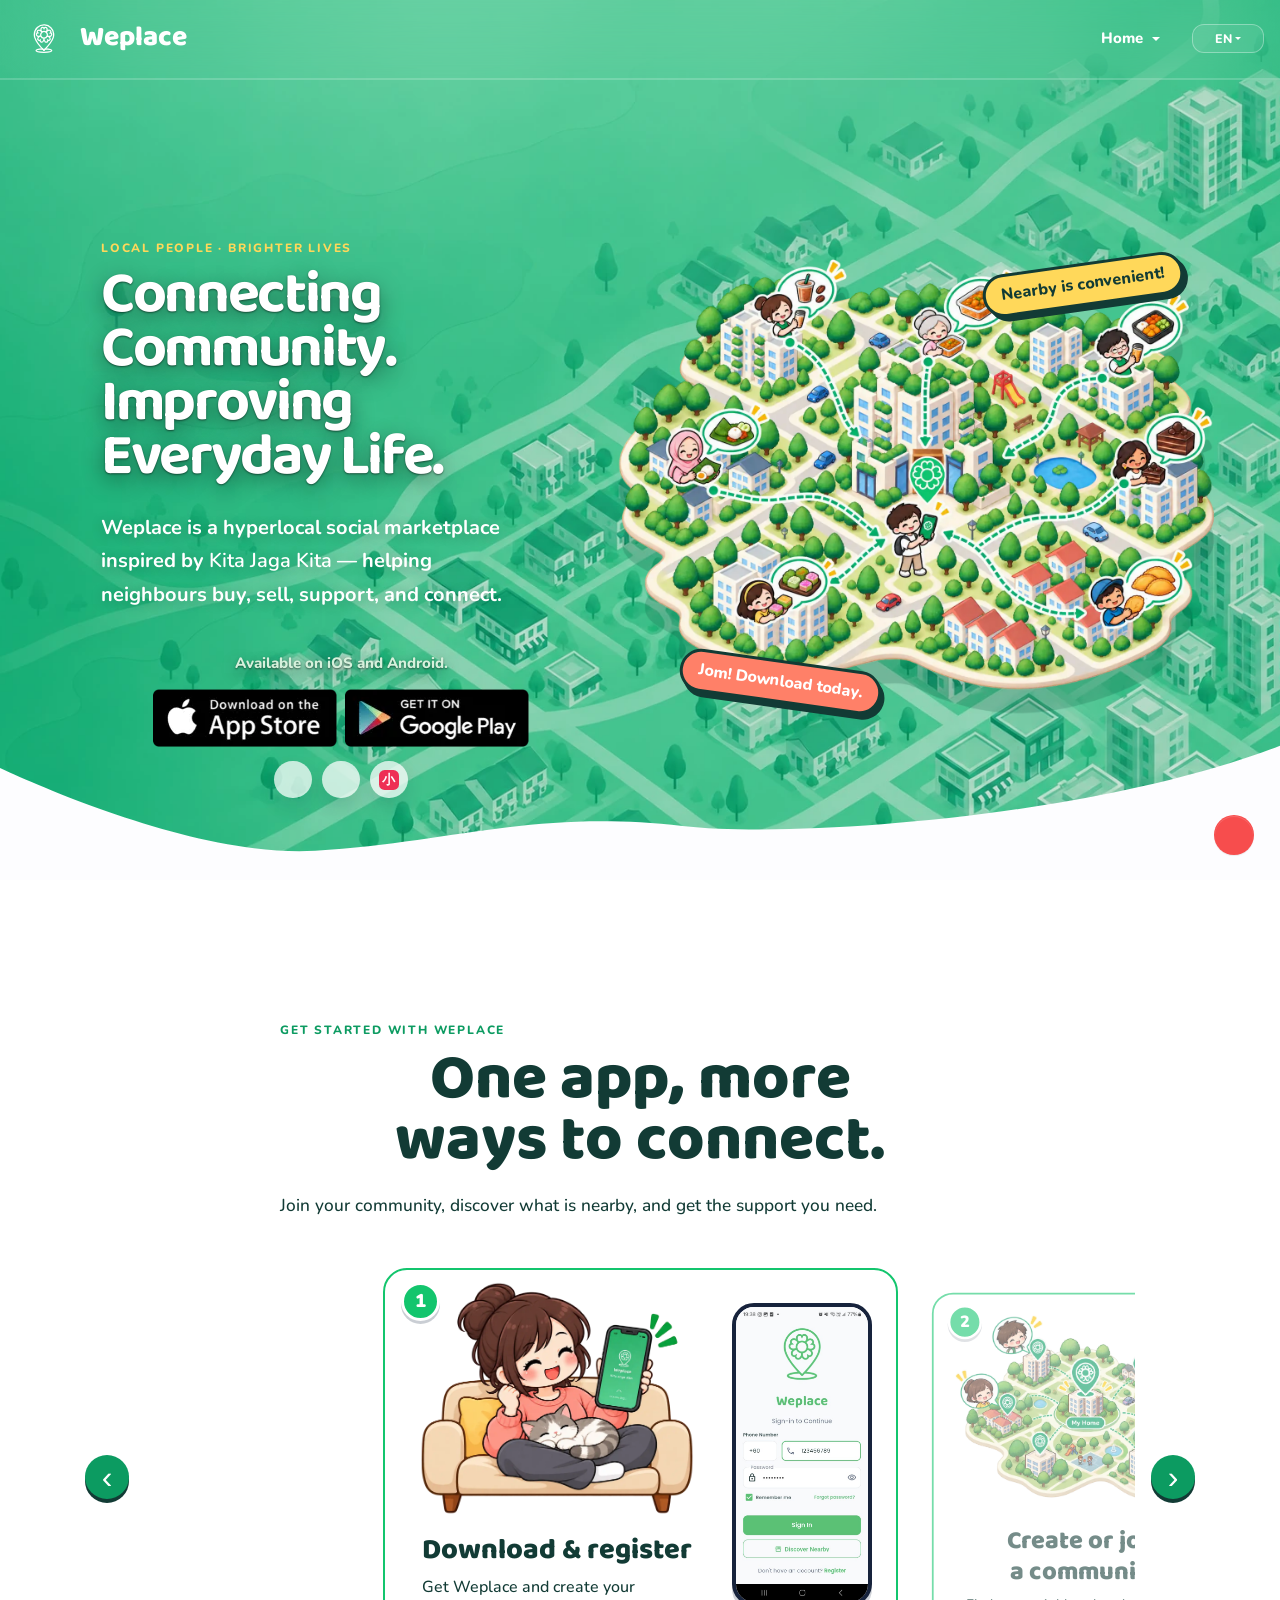
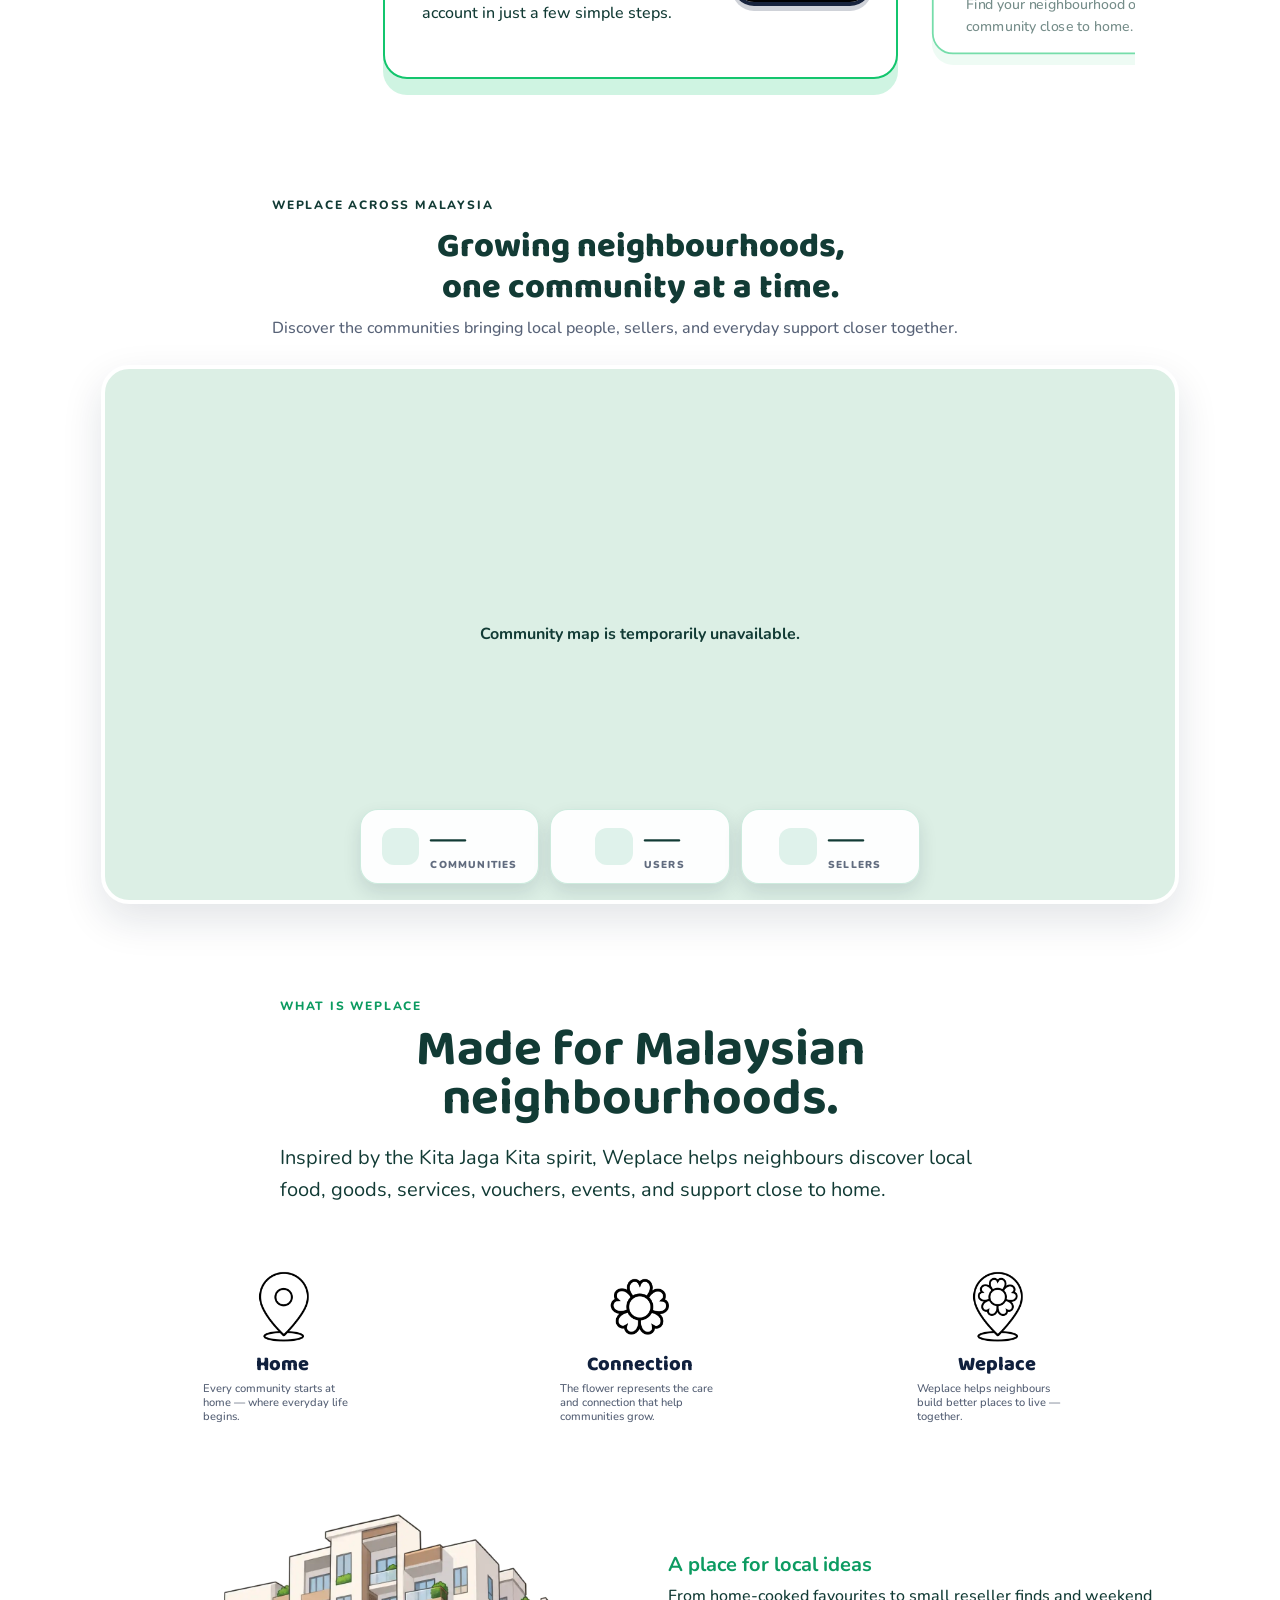
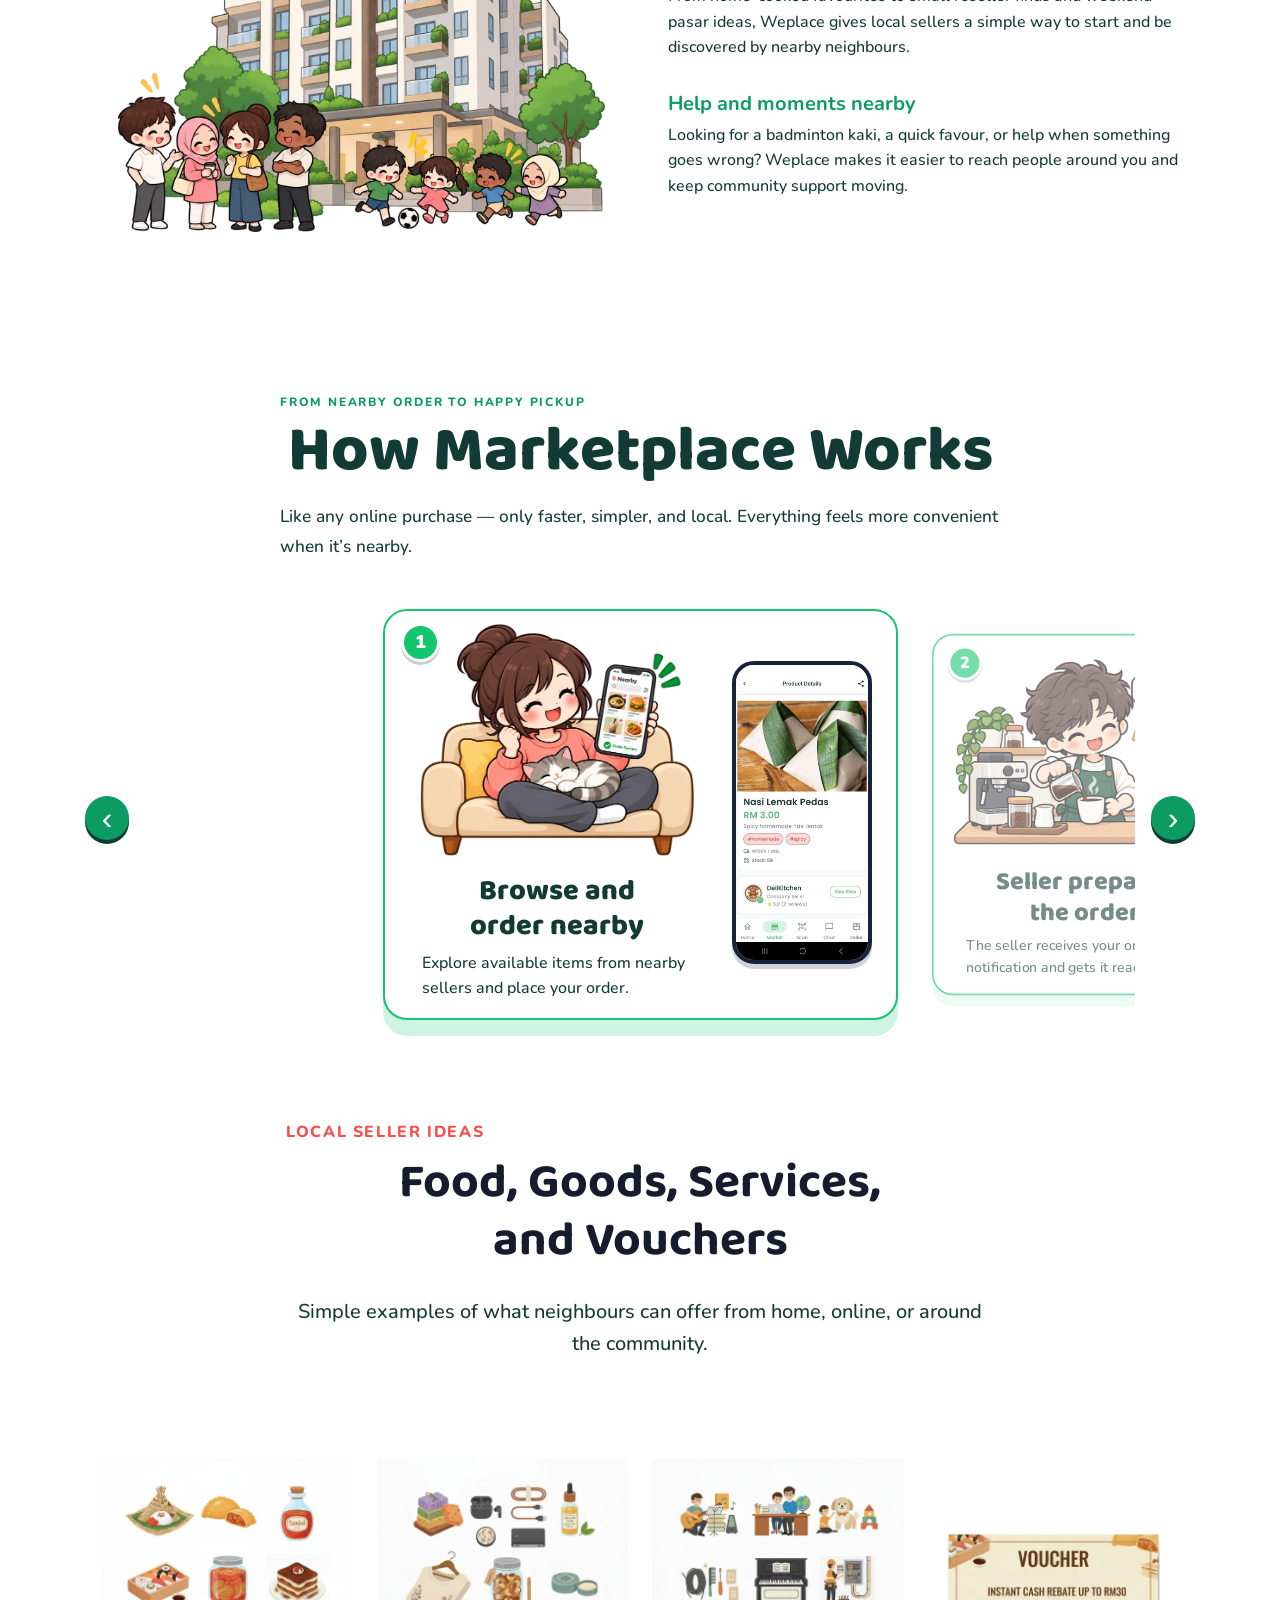
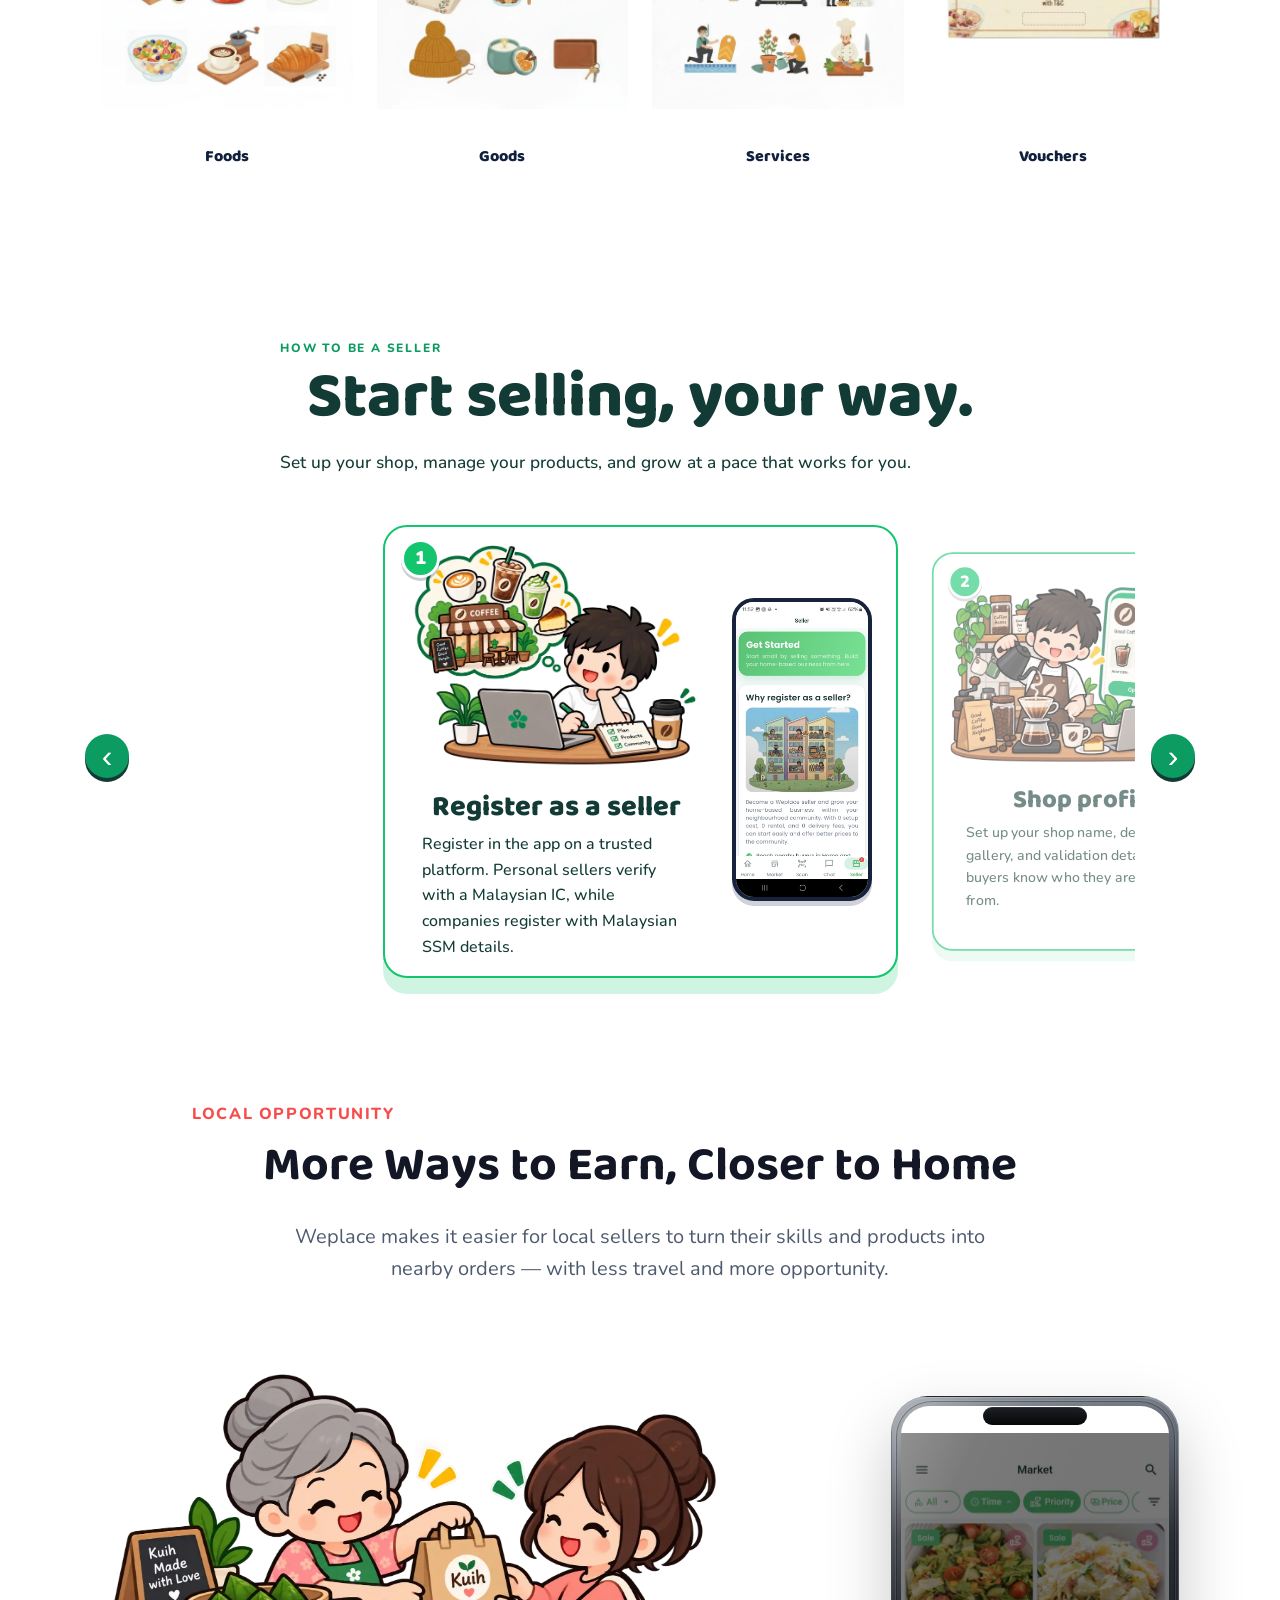
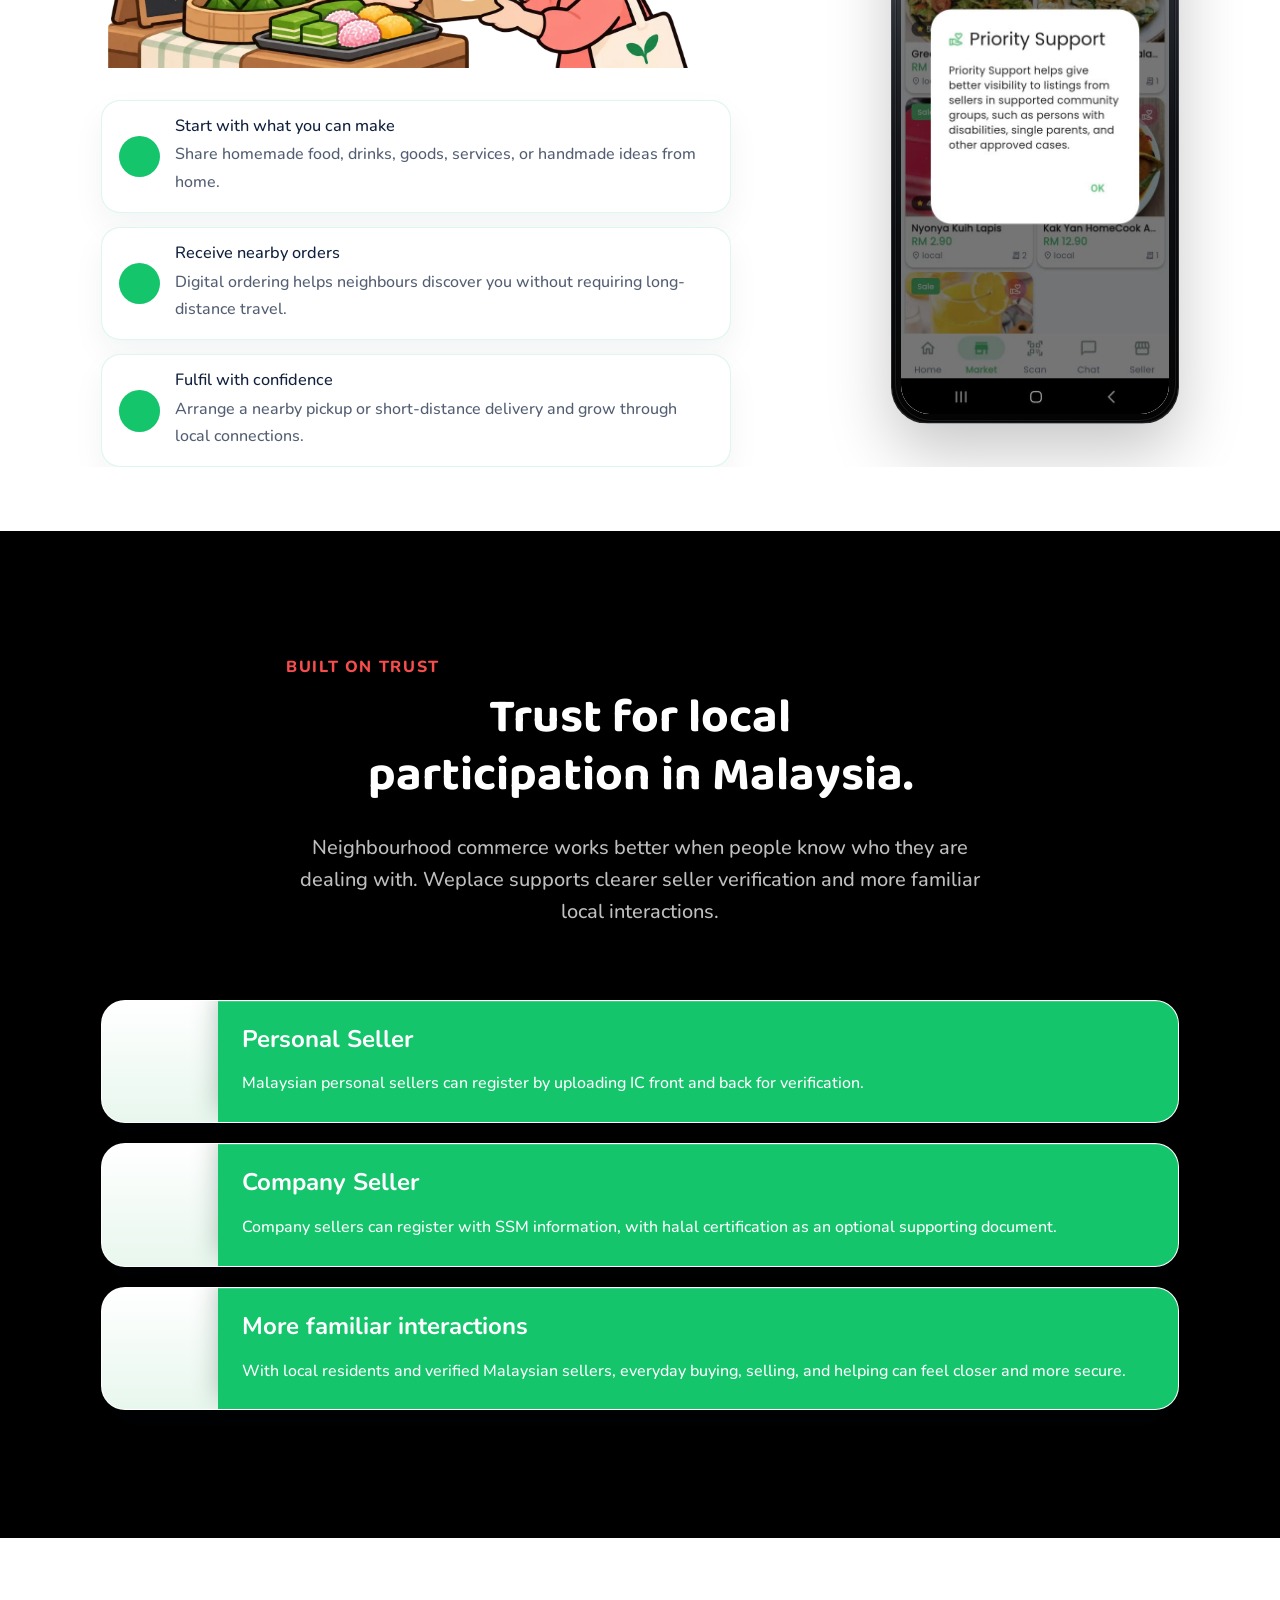
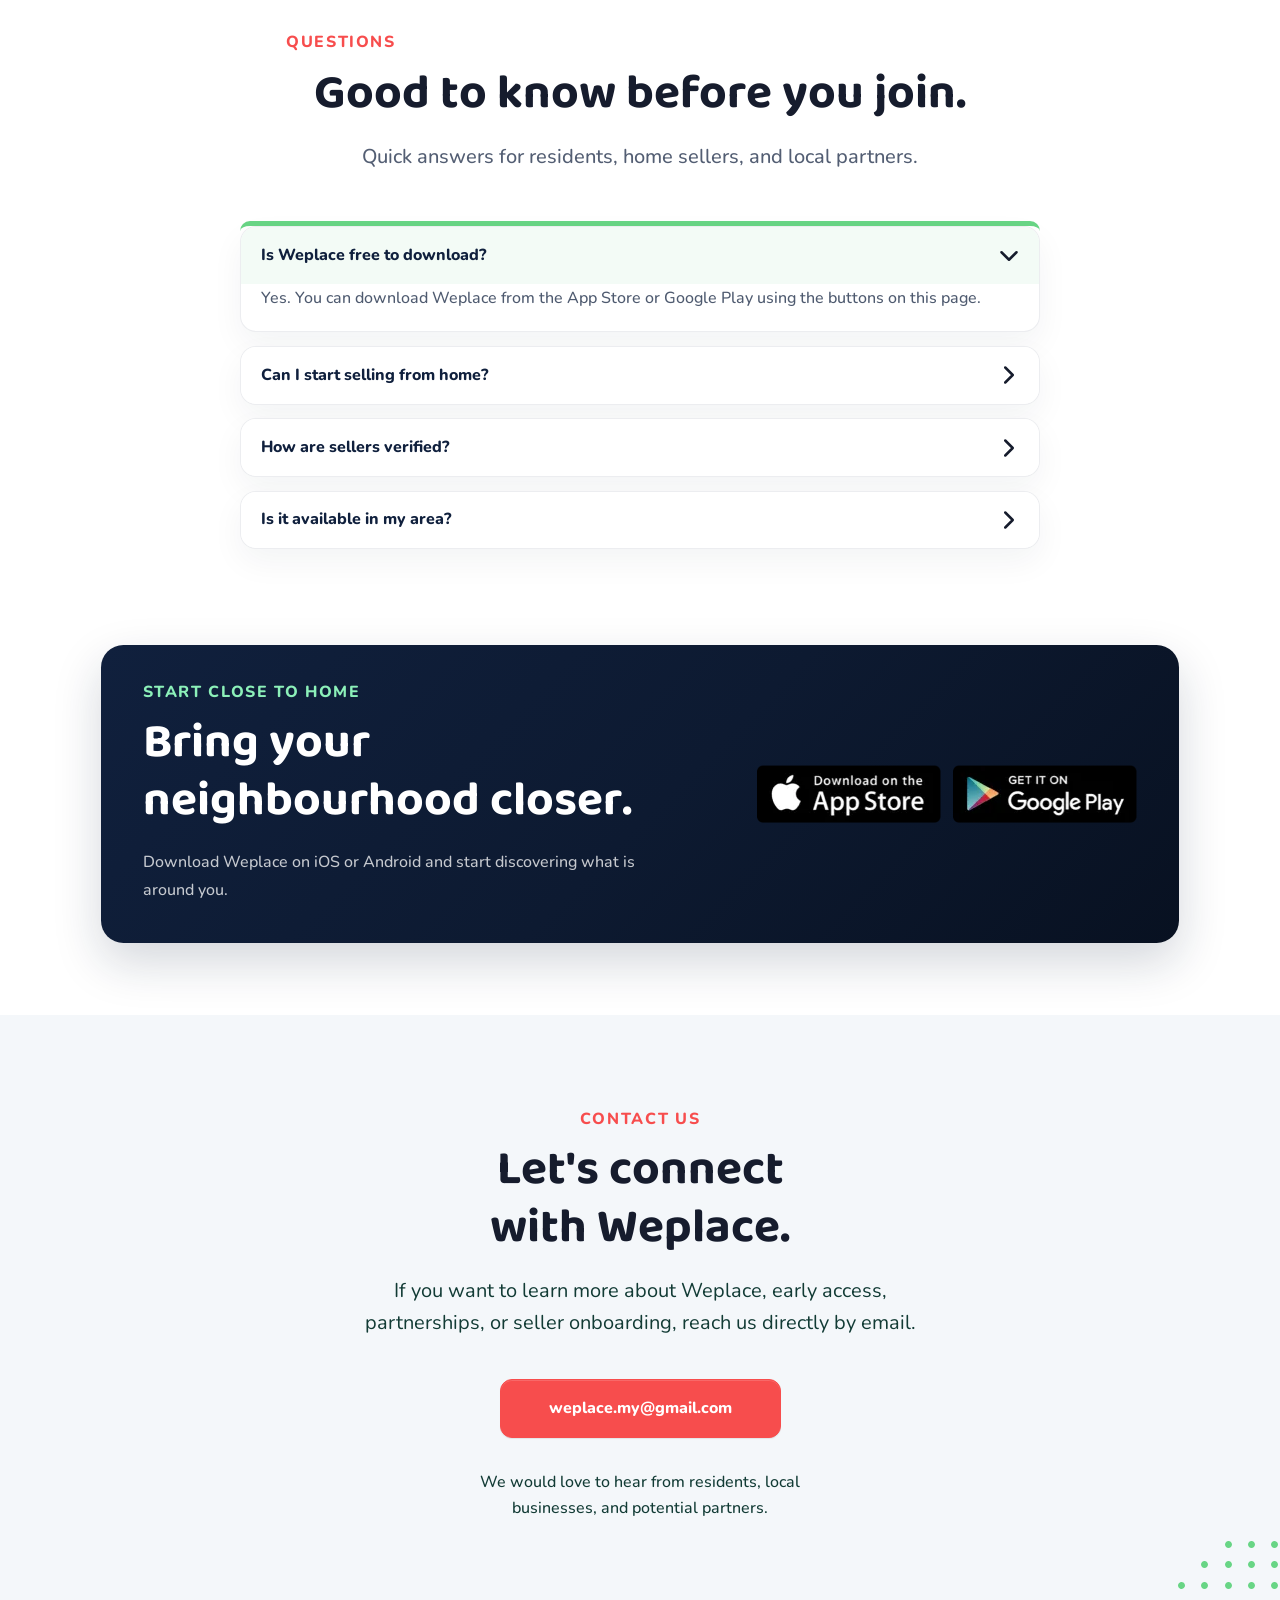
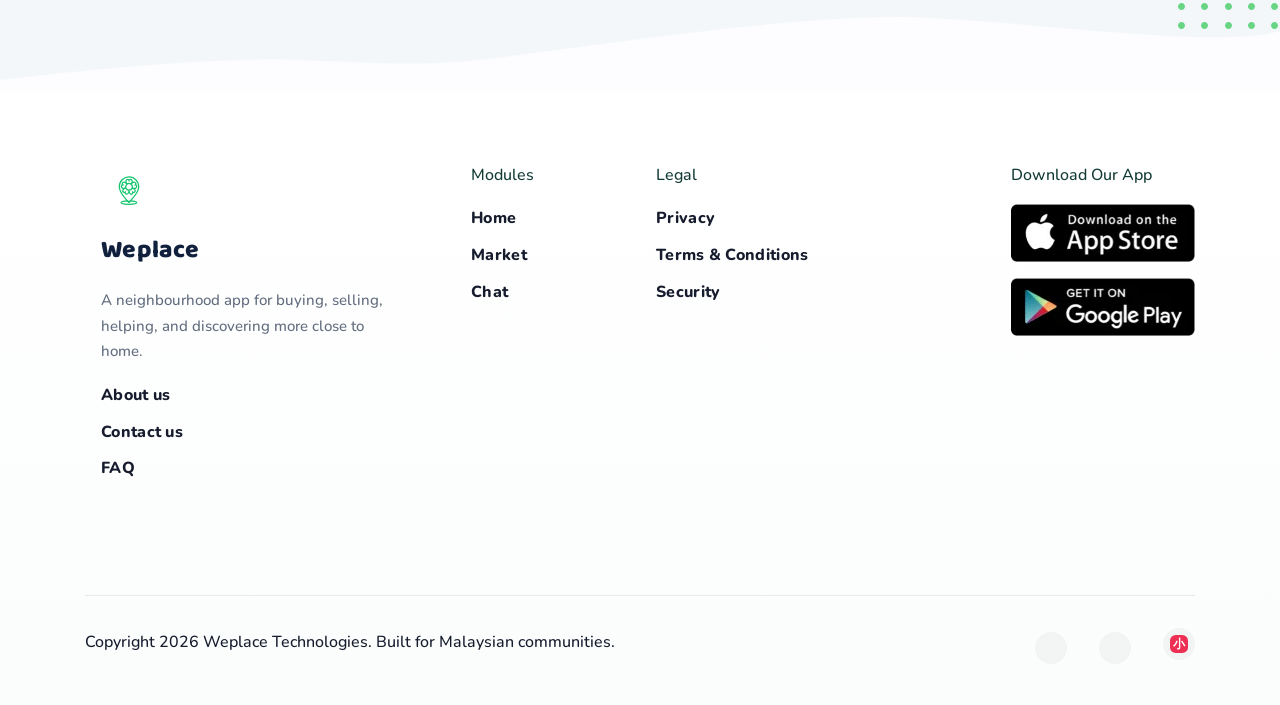
==== commit 145d6d41: "update" ====
--- a/index.html
+++ b/index.html
@@ -510,7 +510,7 @@
     <script src="assets/js/theme.js"></script>
     <script src="assets/js/index.js?v=20261110-2"></script>
     <div id="chatbot-plugin"></div>
-    <script src="https://ai.shincy.my/chatbot-assets/weplace-sheets-test/weplace-web/widget.js" defer></script>
+    <script src="https://ai.shincy.my/chatbot-assets/weplace-bot/weplace-bot/widget.js" defer></script>
   </body>
 
 </html>
